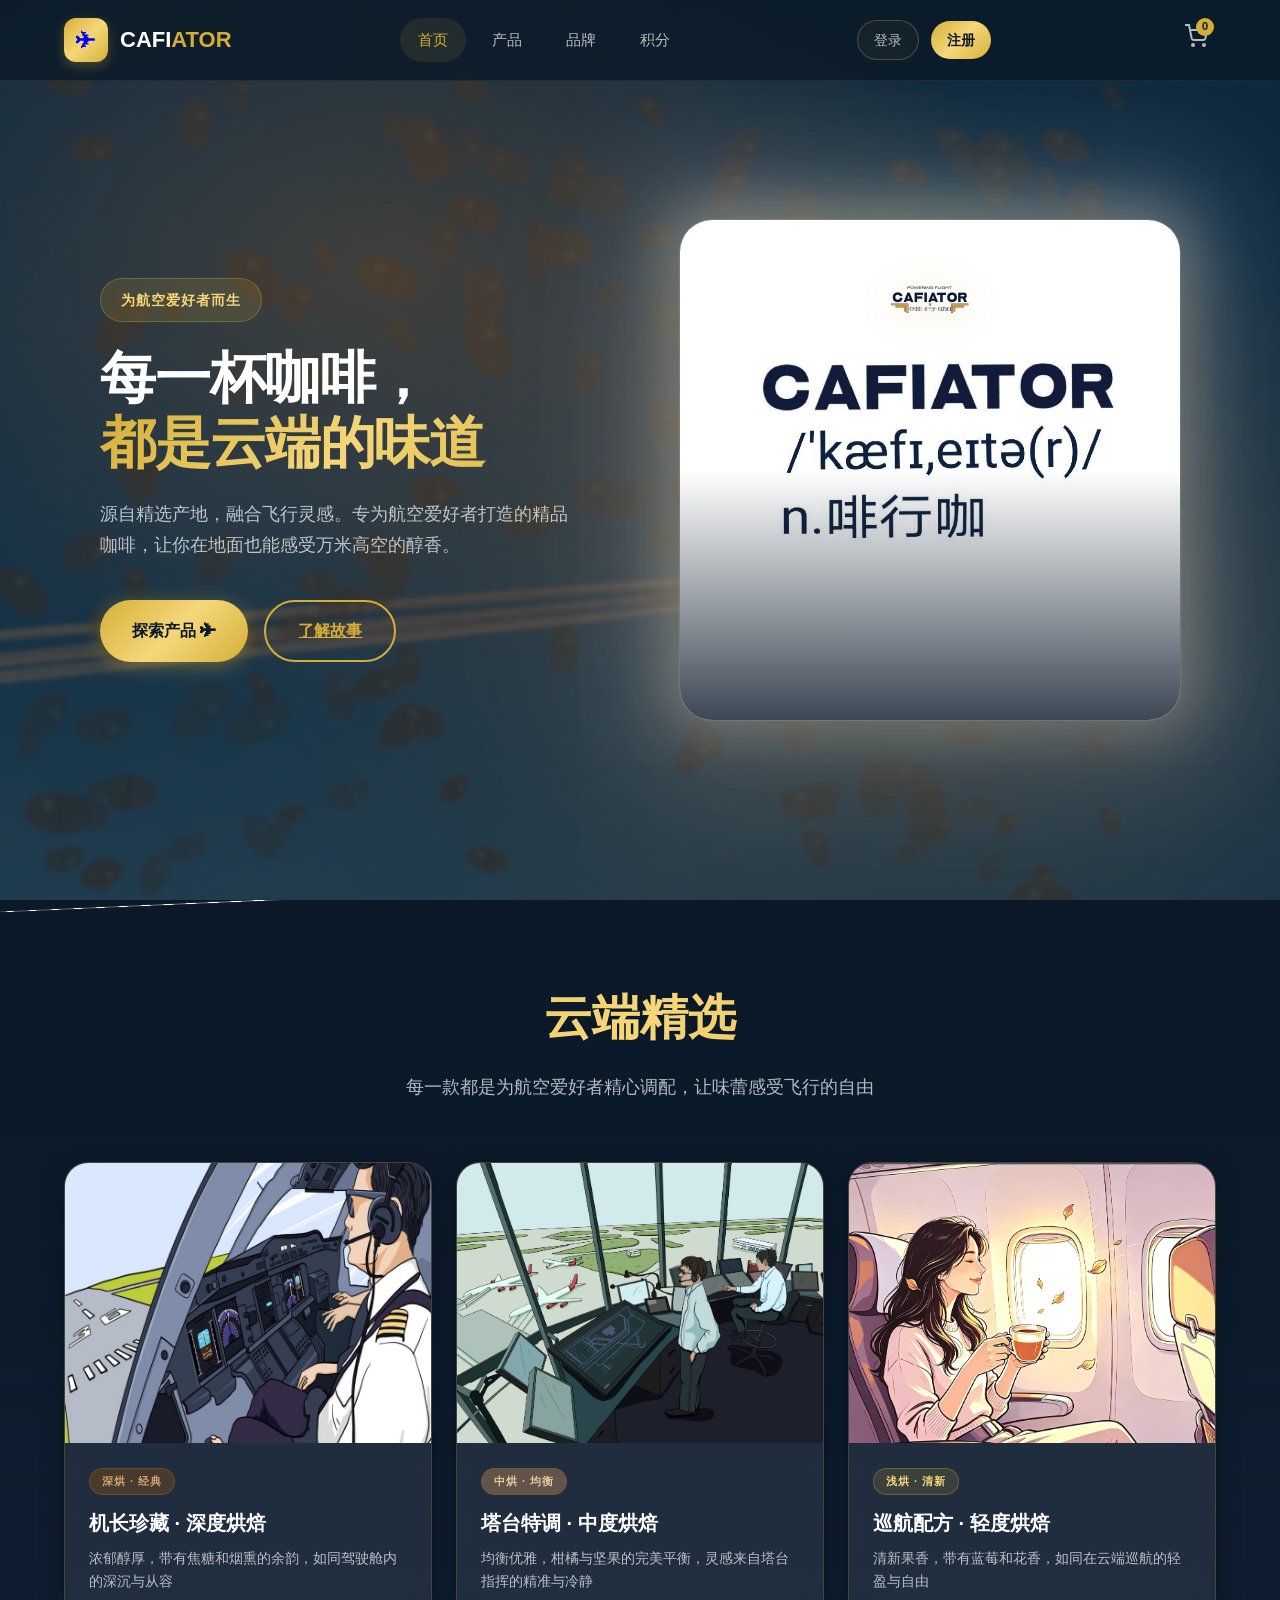
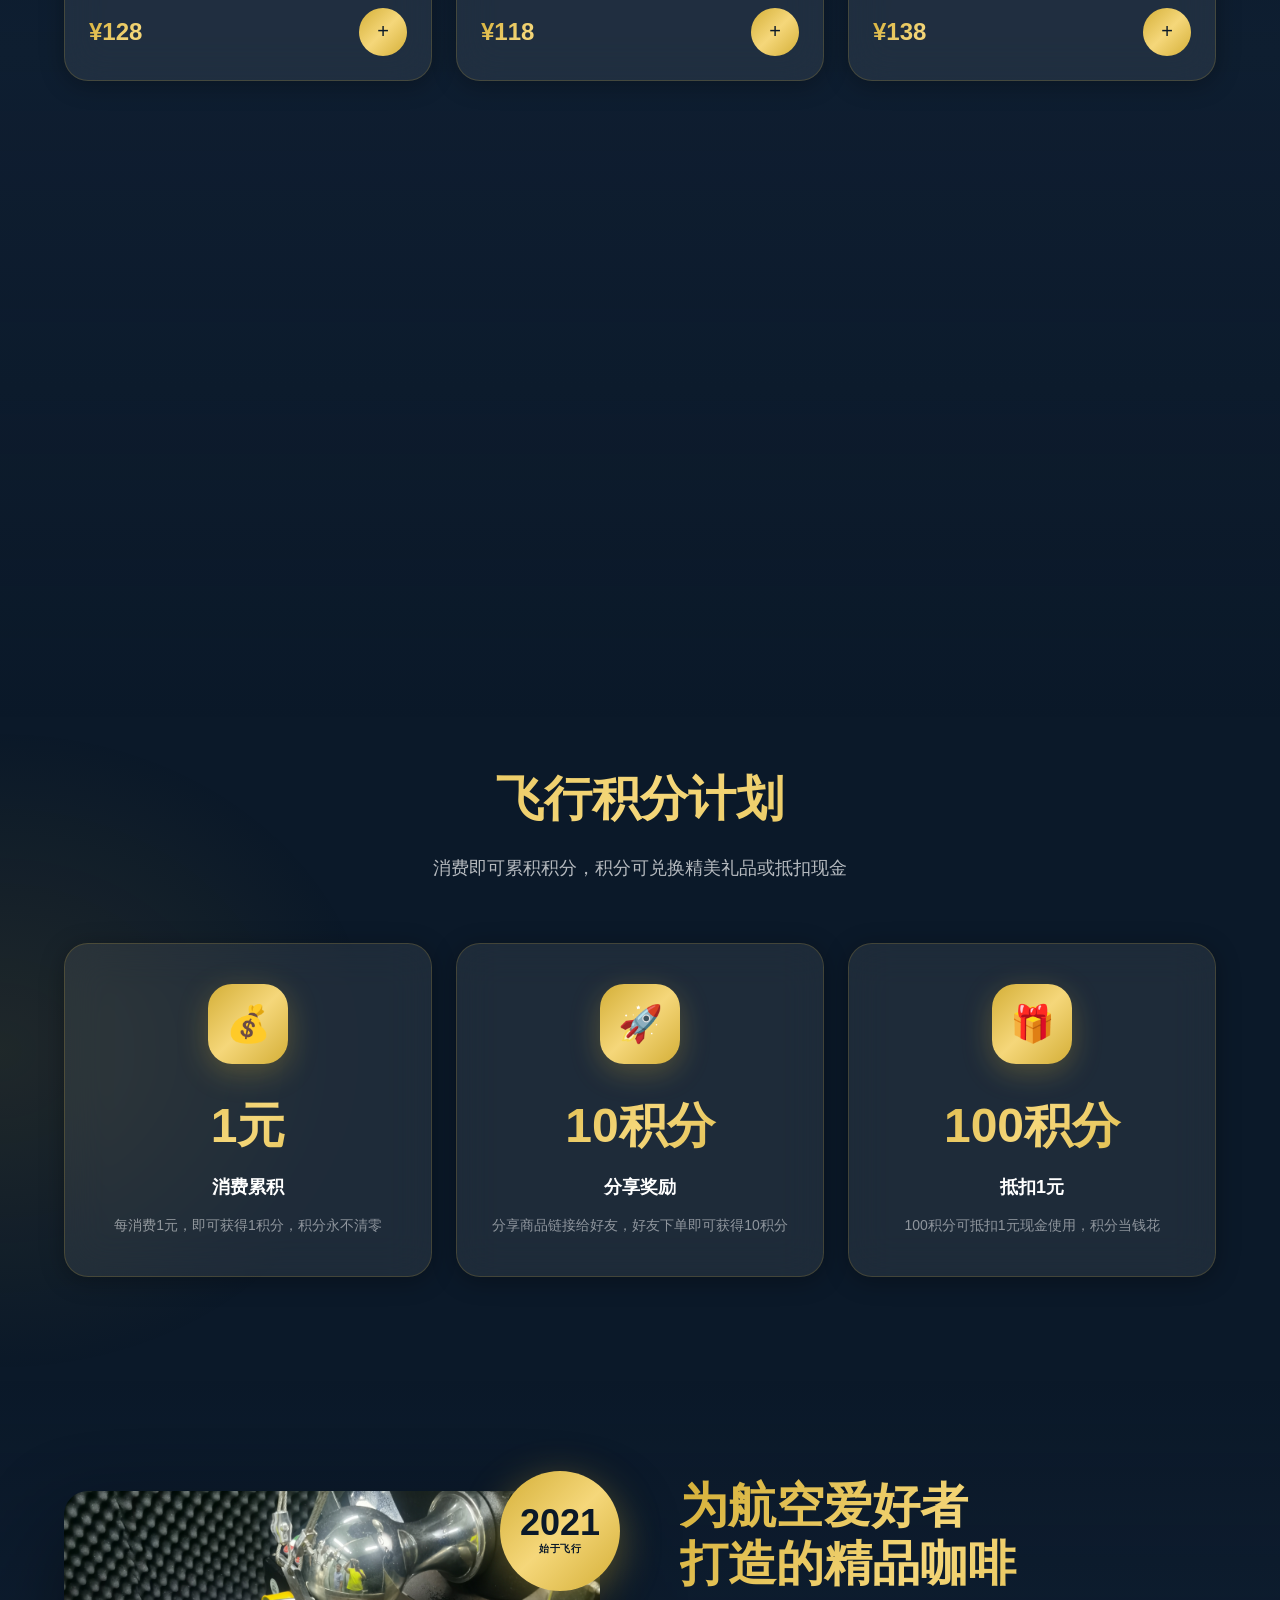
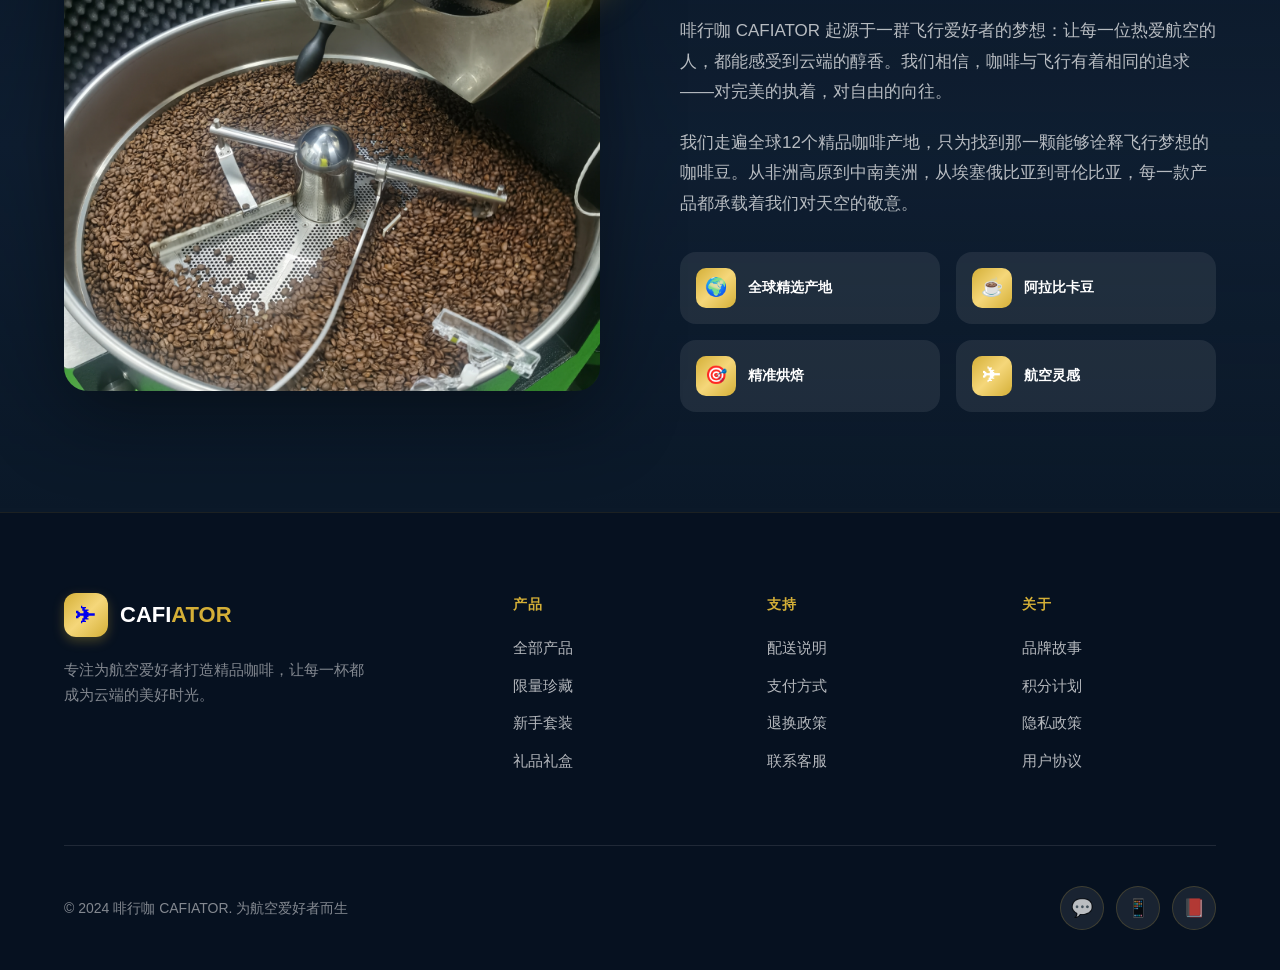
==== index.html @ 9b41b375 "更新产品图片，优化区块间距，添加scroll-margin-top" ====
<!DOCTYPE html>
<html lang="zh-CN">
<head>
  <meta charset="UTF-8">
  <meta name="viewport" content="width=device-width, initial-scale=1.0, viewport-fit=cover">
  <title>啡行咖 CAFIATOR | 航空与咖啡的完美融合</title>
  <meta name="description" content="啡行咖CAFITOR，专注航空爱好者精品咖啡，每一杯都是云端的味道">
  <link rel="preconnect" href="https://fonts.googleapis.com">
  <link rel="preconnect" href="https://fonts.gstatic.com" crossorigin>
  <link href="https://fonts.googleapis.com/css2?family=Inter:wght@400;500;600;700;800&display=swap" rel="stylesheet">
  <link rel="stylesheet" href="style.css">
</head>
<body>
  <!-- 导航栏 -->
  <nav class="navbar">
    <div class="container">
      <a href="#" class="logo">
        <div class="logo-icon">✈</div>
        <span class="logo-text">CAFI<span>ATOR</span></span>
      </a>
      <ul class="nav-links">
        <a href="#home" class="active">首页</a>
        <a href="#products">产品</a>
        <a href="#story">品牌</a>
        <a href="#points">积分</a>
      </ul>
      <!-- 用户登录/注册 -->
      <div class="user-nav">
        <a href="#" class="user-btn" id="loginBtn">登录</a>
        <a href="#" class="user-btn register-btn" id="registerBtn">注册</a>
      </div>
      <!-- 购物车图标 -->
      <div class="cart-icon" id="cartIcon">
        <svg width="24" height="24" viewBox="0 0 24 24" fill="none" stroke="currentColor" stroke-width="2">
          <circle cx="9" cy="21" r="1"></circle>
          <circle cx="20" cy="21" r="1"></circle>
          <path d="M1 1h4l2.68 13.39a2 2 0 0 0 2 1.61h9.72a2 2 0 0 0 2-1.61L23 6H6"></path>
        </svg>
        <span class="cart-count" id="cartCount">0</span>
      </div>
    </div>
  </nav>

  <!-- Hero区域 -->
  <section class="hero" id="home">
    <!-- 飞机尾迹背景 -->
    <div class="plane-trail-bg"></div>
    <!-- 咖啡豆波浪背景 -->
    <div class="coffee-bg">
      <canvas id="coffeeCanvas"></canvas>
      <div class="fog-overlay"></div>
    </div>
    <!-- Logo渐变融入背景 -->
    <div class="logo-gradient-bg"></div>
    <div class="container">
      <div class="hero-content">
        <div class="hero-badge">为航空爱好者而生</div>
        <h1>
          <span class="line1">每一杯咖啡，</span>
          <span class="line2">都是云端的味道</span>
        </h1>
        <p class="hero-desc">
          源自精选产地，融合飞行灵感。专为航空爱好者打造的精品咖啡，让你在地面也能感受万米高空的醇香。
        </p>
        <div class="hero-buttons">
          <a href="#products" class="gold-btn">探索产品 ✈</a>
          <a href="#story" class="outline-btn">了解故事</a>
        </div>
      </div>
      <div class="hero-visual">
        <div class="hero-image-container">
          <!-- 音标图作为主图 -->
          <img src="音标图.png" alt="啡行咖音标" class="hero-image">
          <!-- 白色logo居中放在音标图上方 -->
          <img src="啡行咖LOGO_transparent.png" alt="啡行咖CAFITOR" class="hero-logo-center">
          <div class="hero-image-overlay"></div>
        </div>

      </div>
    </div>
  </section>

  <!-- 飞机尾迹动画区域 -->
  <div class="plane-trail-section">
    <canvas id="planeTrailCanvas"></canvas>
  </div>

  <!-- 产品展示 -->
  <section class="products" id="products">
    <div class="container">
      <div class="section-header">
        <h2 class="gradient-text">云端精选</h2>
        <p>每一款都是为航空爱好者精心调配，让味蕾感受飞行的自由</p>
      </div>
      <div class="products-grid">
        <!-- 深烘系列 -->
        <div class="product-card glass-card">
          <img src="CAPTAIN_MAGIC.jpg" alt="机长珍藏" class="product-image">
          <div class="product-info">
            <span class="product-tag roast-dark">深烘 · 经典</span>
            <h3 class="product-name">机长珍藏 · 深度烘焙</h3>
            <p class="product-desc">浓郁醇厚，带有焦糖和烟熏的余韵，如同驾驶舱内的深沉与从容</p>
            <div class="product-footer">
              <span class="product-price">¥128 <span>/ 227g</span></span>
              <button class="add-cart-btn" aria-label="加入购物车">+</button>
            </div>
          </div>
        </div>
        <!-- 中烘系列 -->
        <div class="product-card glass-card">
          <img src="atc.png" alt="塔台特调" class="product-image">
          <div class="product-info">
            <span class="product-tag roast-medium">中烘 · 均衡</span>
            <h3 class="product-name">塔台特调 · 中度烘焙</h3>
            <p class="product-desc">均衡优雅，柑橘与坚果的完美平衡，灵感来自塔台指挥的精准与冷静</p>
            <div class="product-footer">
              <span class="product-price">¥118 <span>/ 227g</span></span>
              <button class="add-cart-btn" aria-label="加入购物车">+</button>
            </div>
          </div>
        </div>
        <!-- 浅烘系列 -->
        <div class="product-card glass-card">
          <img src="巡航时刻.jpg" alt="巡航配方" class="product-image">
          <div class="product-info">
            <span class="product-tag roast-light">浅烘 · 清新</span>
            <h3 class="product-name">巡航配方 · 轻度烘焙</h3>
            <p class="product-desc">清新果香，带有蓝莓和花香，如同在云端巡航的轻盈与自由</p>
            <div class="product-footer">
              <span class="product-price">¥138 <span>/ 227g</span></span>
              <button class="add-cart-btn" aria-label="加入购物车">+</button>
            </div>
          </div>
        </div>
        <!-- 深烘 -->
        <div class="product-card glass-card">
          <img src="加油时刻.png" alt="加油时刻" class="product-image">
          <div class="product-info">
            <span class="product-tag roast-dark">深烘 · 浓郁</span>
            <h3 class="product-name">加油时刻 · 浓缩拼配</h3>
            <p class="product-desc">浓郁强烈，黑巧克力和香料的完美融合，为每一次顺利飞行加油</p>
            <div class="product-footer">
              <span class="product-price">¥148 <span>/ 227g</span></span>
              <button class="add-cart-btn" aria-label="加入购物车">+</button>
            </div>
          </div>
        </div>
        <!-- 中烘 -->
        <div class="product-card glass-card">
          <img src="私人定制.png" alt="私人订制" class="product-image">
          <div class="product-info">
            <span class="product-tag roast-medium">中烘 · 醇香</span>
            <h3 class="product-name">私人订制 · 飞行徽章套装</h3>
            <p class="product-desc">专属订制礼盒，含4款精选咖啡豆+定制徽章，献给热爱飞行的你</p>
            <div class="product-footer">
              <span class="product-price">¥528 <span>/ 套装</span></span>
              <button class="add-cart-btn" aria-label="加入购物车">+</button>
            </div>
          </div>
        </div>
        <!-- 浅烘 -->
        <div class="product-card glass-card">
          <img src="挂耳包.jpg" alt="初航体验" class="product-image">
          <div class="product-info">
            <span class="product-tag roast-light">浅烘 · 果香</span>
            <h3 class="product-name">初航体验 · 尝鲜套装</h3>
            <p class="product-desc">精选6款小包装，涵盖所有风味，踏上你的咖啡飞行之旅</p>
            <div class="product-footer">
              <span class="product-price">¥268 <span>/ 6x50g</span></span>
              <button class="add-cart-btn" aria-label="加入购物车">+</button>
            </div>
          </div>
        </div>
      </div>
    </div>
  </section>

  <!-- 积分计划 -->
  <section class="points-section" id="points">
    <div class="container">
      <div class="section-header">
        <h2 class="gradient-text">飞行积分计划</h2>
        <p>消费即可累积积分，积分可兑换精美礼品或抵扣现金</p>
      </div>
      <div class="points-grid">
        <div class="point-card glass-card">
          <div class="point-icon">💰</div>
          <div class="point-value">1元</div>
          <div class="point-label">消费累积</div>
          <p class="point-desc">每消费1元，即可获得1积分，积分永不清零</p>
        </div>
        <div class="point-card glass-card">
          <div class="point-icon">🚀</div>
          <div class="point-value">10积分</div>
          <div class="point-label">分享奖励</div>
          <p class="point-desc">分享商品链接给好友，好友下单即可获得10积分</p>
        </div>
        <div class="point-card glass-card">
          <div class="point-icon">🎁</div>
          <div class="point-value">100积分</div>
          <div class="point-label">抵扣1元</div>
          <p class="point-desc">100积分可抵扣1元现金使用，积分当钱花</p>
        </div>
      </div>
    </div>
  </section>

  <!-- 品牌故事 -->
  <section class="story" id="story">
    <div class="container">
      <div class="story-content">
        <div class="story-image-wrapper">
          <img src="个人收藏.jpg" alt="啡行咖品牌" class="story-image">
          <div class="story-badge">
            <span class="number">2021</span>
            <span class="text">始于飞行</span>
          </div>
        </div>
        <div class="story-text">
          <h2 class="gradient-text">为航空爱好者<br>打造的精品咖啡</h2>
          <p>
            啡行咖 CAFIATOR 起源于一群飞行爱好者的梦想：让每一位热爱航空的人，都能感受到云端的醇香。我们相信，咖啡与飞行有着相同的追求——对完美的执着，对自由的向往。
          </p>
          <p>
            我们走遍全球12个精品咖啡产地，只为找到那一颗能够诠释飞行梦想的咖啡豆。从非洲高原到中南美洲，从埃塞俄比亚到哥伦比亚，每一款产品都承载着我们对天空的敬意。
          </p>
          <div class="story-features">
            <div class="story-feature">
              <div class="icon">🌍</div>
              <span class="text">全球精选产地</span>
            </div>
            <div class="story-feature">
              <div class="icon">☕</div>
              <span class="text">阿拉比卡豆</span>
            </div>
            <div class="story-feature">
              <div class="icon">🎯</div>
              <span class="text">精准烘焙</span>
            </div>
            <div class="story-feature">
              <div class="icon">✈</div>
              <span class="text">航空灵感</span>
            </div>
          </div>
        </div>
      </div>
    </div>
  </section>

  <!-- 页脚 -->
  <footer class="footer">
    <div class="container">
      <div class="footer-grid">
        <div class="footer-brand">
          <a href="#" class="logo">
            <div class="logo-icon">✈</div>
            <span class="logo-text">CAFI<span>ATOR</span></span>
          </a>
          <p>专注为航空爱好者打造精品咖啡，让每一杯都成为云端的美好时光。</p>
        </div>
        <div class="footer-col">
          <h4>产品</h4>
          <ul>
            <li><a href="#products">全部产品</a></li>
            <li><a href="#products">限量珍藏</a></li>
            <li><a href="#products">新手套装</a></li>
            <li><a href="#products">礼品礼盒</a></li>
          </ul>
        </div>
        <div class="footer-col">
          <h4>支持</h4>
          <ul>
            <li><a href="#">配送说明</a></li>
            <li><a href="#">支付方式</a></li>
            <li><a href="#">退换政策</a></li>
            <li><a href="#">联系客服</a></li>
          </ul>
        </div>
        <div class="footer-col">
          <h4>关于</h4>
          <ul>
            <li><a href="#story">品牌故事</a></li>
            <li><a href="#points">积分计划</a></li>
            <li><a href="#">隐私政策</a></li>
            <li><a href="#">用户协议</a></li>
          </ul>
        </div>
      </div>
      <div class="footer-bottom">
        <p>© 2024 啡行咖 CAFIATOR. 为航空爱好者而生</p>
        <div class="social-links">
          <a href="#" aria-label="微信">💬</a>
          <a href="#" aria-label="微博">📱</a>
          <a href="#" aria-label="小红书">📕</a>
        </div>
      </div>
    </div>
  </footer>

  <!-- 购物车侧边栏 -->
  <div class="cart-sidebar" id="cartSidebar">
    <div class="cart-header">
      <h3>购物车</h3>
      <button class="cart-close" id="cartClose">×</button>
    </div>
    <div class="cart-items" id="cartItems">
      <div class="cart-empty">购物车是空的</div>
    </div>
    <div class="cart-footer">
      <div class="cart-total">
        <span>合计</span>
        <span class="total-price" id="totalPrice">¥0</span>
      </div>
      <button class="checkout-btn" id="checkoutBtn">去结算</button>
    </div>
  </div>
  <div class="cart-overlay" id="cartOverlay"></div>

  <script src="main.js"></script>
</body>
</html>
---- style.css ----
/* ============================================
   啡行咖 CAFIATOR - 深蓝金光 iOS风格
   ============================================ */

:root {
  --bg-deep-blue: #0B1929;
  --bg-card: rgba(30, 50, 80, 0.6);
  --gold-primary: #D4AF37;
  --gold-light: #F5D77A;
  --gold-gradient: linear-gradient(135deg, #D4AF37 0%, #F5D77A 50%, #D4AF37 100%);
  --glass-bg: rgba(255, 255, 255, 0.08);
  --glass-border: rgba(212, 175, 55, 0.2);
  --text-primary: #FFFFFF;
  --text-secondary: rgba(255, 255, 255, 0.7);
  --text-muted: rgba(255, 255, 255, 0.5);
  --radius-xl: 24px;
  --radius-lg: 20px;
  --radius-md: 16px;
  --shadow-glow: 0 8px 32px rgba(212, 175, 55, 0.15);
  --shadow-card: 0 4px 24px rgba(0, 0, 0, 0.3);
}

* {
  margin: 0;
  padding: 0;
  box-sizing: border-box;
}

html {
  scroll-behavior: smooth;
}

body {
  font-family: -apple-system, BlinkMacSystemFont, 'SF Pro Display', 'SF Pro Text', 'Helvetica Neue', sans-serif;
  background: var(--bg-deep-blue);
  color: var(--text-primary);
  line-height: 1.6;
  overflow-x: hidden;
  -webkit-font-smoothing: antialiased;
}

/* 背景星空效果 */
body::before {
  content: '';
  position: fixed;
  top: 0;
  left: 0;
  right: 0;
  bottom: 0;
  background: 
    radial-gradient(ellipse at 20% 20%, rgba(59, 130, 246, 0.15) 0%, transparent 50%),
    radial-gradient(ellipse at 80% 80%, rgba(212, 175, 55, 0.1) 0%, transparent 50%),
    radial-gradient(ellipse at 50% 50%, rgba(30, 60, 120, 0.3) 0%, transparent 70%);
  pointer-events: none;
  z-index: -1;
}

/* 毛玻璃卡片 */
.glass-card {
  background: var(--glass-bg);
  backdrop-filter: blur(20px);
  -webkit-backdrop-filter: blur(20px);
  border: 1px solid var(--glass-border);
  border-radius: var(--radius-xl);
  box-shadow: var(--shadow-card);
}

/* 渐变文字 */
.gradient-text {
  background: var(--gold-gradient);
  -webkit-background-clip: text;
  -webkit-text-fill-color: transparent;
  background-clip: text;
}

/* 金色发光按钮 */
.gold-btn {
  display: inline-flex;
  align-items: center;
  justify-content: center;
  gap: 8px;
  padding: 16px 32px;
  background: var(--gold-gradient);
  border: none;
  border-radius: 50px;
  color: #0B1929;
  font-size: 16px;
  font-weight: 600;
  cursor: pointer;
  transition: all 0.3s cubic-bezier(0.4, 0, 0.2, 1);
  box-shadow: 0 4px 20px rgba(212, 175, 55, 0.4);
  text-decoration: none;
}

.gold-btn:hover {
  transform: translateY(-2px) scale(1.02);
  box-shadow: 0 8px 30px rgba(212, 175, 55, 0.5);
}

.gold-btn:active {
  transform: translateY(0) scale(0.98);
}

/* 描边按钮 */
.outline-btn {
  display: inline-flex;
  align-items: center;
  justify-content: center;
  gap: 8px;
  padding: 16px 32px;
  background: transparent;
  border: 2px solid var(--gold-primary);
  border-radius: 50px;
  color: var(--gold-primary);
  font-size: 16px;
  font-weight: 600;
  cursor: pointer;
  transition: all 0.3s cubic-bezier(0.4, 0, 0.2, 1);
}

.outline-btn:hover {
  background: var(--gold-primary);
  color: #0B1929;
  box-shadow: 0 4px 20px rgba(212, 175, 55, 0.3);
}

/* ============================================
   导航栏
   ============================================ */
.navbar {
  position: fixed;
  top: 0;
  left: 0;
  right: 0;
  z-index: 1000;
  padding: 16px 24px;
  background: rgba(11, 25, 41, 0.8);
  backdrop-filter: blur(20px);
  -webkit-backdrop-filter: blur(20px);
  border-bottom: 1px solid rgba(212, 175, 55, 0.1);
}

.navbar .container {
  max-width: 1200px;
  margin: 0 auto;
  display: flex;
  align-items: center;
  justify-content: space-between;
}

.logo {
  display: flex;
  align-items: center;
  gap: 12px;
  text-decoration: none;
}

.logo-icon {
  width: 44px;
  height: 44px;
  background: var(--gold-gradient);
  border-radius: 12px;
  display: flex;
  align-items: center;
  justify-content: center;
  font-size: 20px;
  box-shadow: 0 4px 12px rgba(212, 175, 55, 0.3);
}

.logo-text {
  font-size: 22px;
  font-weight: 700;
  color: var(--text-primary);
}

.logo-text span {
  color: var(--gold-primary);
}

.nav-links {
  display: flex;
  align-items: center;
  gap: 8px;
  list-style: none;
}

.nav-links a {
  color: var(--text-secondary);
  text-decoration: none;
  padding: 10px 18px;
  border-radius: 30px;
  font-size: 15px;
  font-weight: 500;
  transition: all 0.3s ease;
}

.nav-links a:hover,
.nav-links a.active {
  color: var(--gold-primary);
  background: rgba(212, 175, 55, 0.1);
}

/* ============================================
   Hero区域 - 大图展示
/* Logo渐变融入背景 */
.logo-gradient-bg {
  position: absolute;
  top: 50%;
  right: 5%;
  transform: translateY(-50%);
  width: 50%;
  height: 80%;
  background: radial-gradient(ellipse at center, rgba(212, 175, 55, 0.15) 0%, rgba(212, 175, 55, 0.08) 30%, rgba(212, 175, 55, 0.02) 60%, transparent 80%);
  filter: blur(40px);
  pointer-events: none;
  z-index: 1;
}

/* Hero区域 - 大图展示 */
.hero {
  min-height: 100vh;
  display: flex;
  align-items: center;
  padding: 120px 24px 80px;
  position: relative;
  overflow: hidden;
}

.hero .container {
  position: relative;
  z-index: 2;
}

/* 飞机尾迹背景层 */
.plane-trail-bg {
  position: absolute;
  inset: 0;
  z-index: 0;
  background-image: url('飞机尾迹.jpg');
  background-size: cover;
  background-position: center;
  opacity: 0.7;
  mix-blend-mode: screen;
}

/* 咖啡豆波浪背景 */
.coffee-bg {
  position: absolute;
  inset: 0;
  z-index: 1;
}

#coffeeCanvas {
  width: 100%;
  height: 100%;
  opacity: 0.6;
}

.fog-overlay {
  position: absolute;
  inset: 0;
  background: 
    radial-gradient(ellipse at 30% 30%, rgba(139, 90, 43, 0.4) 0%, transparent 50%),
    radial-gradient(ellipse at 70% 70%, rgba(101, 67, 33, 0.3) 0%, transparent 50%),
    rgba(11, 25, 41, 0.6);
  backdrop-filter: blur(2px);
  -webkit-backdrop-filter: blur(2px);
}

.hero .container {
  max-width: 1400px;
  margin: 0 auto;
  display: grid;
  grid-template-columns: 1fr 1fr;
  gap: 80px;
  align-items: center;
  position: relative;
  z-index: 1;
}

.hero-content {
  position: relative;
  z-index: 1;
}

.hero-logo {
  margin-bottom: 40px;
}

.brand-logo {
  max-height: 280px;
  width: auto;
  filter: drop-shadow(0 8px 40px rgba(212, 175, 55, 0.4));
}

.hero-badge {
  display: inline-flex;
  align-items: center;
  gap: 8px;
  padding: 10px 20px;
  background: rgba(212, 175, 55, 0.15);
  border: 1px solid rgba(212, 175, 55, 0.3);
  border-radius: 50px;
  color: var(--gold-light);
  font-size: 14px;
  font-weight: 600;
  margin-bottom: 24px;
  text-transform: uppercase;
  letter-spacing: 1px;
}

.hero h1 {
  font-size: clamp(36px, 4.5vw, 56px);
  font-weight: 800;
  line-height: 1.15;
  margin-bottom: 24px;
  letter-spacing: -0.02em;
}

.hero h1 .line1 {
  display: block;
  color: var(--text-primary);
}

.hero h1 .line2 {
  display: block;
  background: var(--gold-gradient);
  -webkit-background-clip: text;
  -webkit-text-fill-color: transparent;
  background-clip: text;
}

.hero-desc {
  font-size: 18px;
  color: var(--text-secondary);
  margin-bottom: 40px;
  max-width: 480px;
  line-height: 1.7;
}

.hero-buttons {
  display: flex;
  gap: 16px;
  flex-wrap: wrap;
}

.hero-visual {
  position: relative;
  display: flex;
  flex-direction: column;
}

/* 居中logo - 放在音标图上方居中部位 */
.hero-logo-center {
  position: absolute;
  top: 30px;
  left: 50%;
  transform: translateX(-50%);
  max-width: 100px;
  height: auto;
  z-index: 10;
  filter: drop-shadow(0 4px 20px rgba(212, 175, 55, 0.4));
}

/* 边缘羽化 - 白色背景柔和渐变融入背景 */
.hero-image-container {
  position: relative;
  border-radius: 32px;
  overflow: hidden;
  box-shadow:
    0 0 0 1px rgba(255, 255, 255, 0.1),
    0 0 60px 20px rgba(255, 255, 255, 0.25),
    0 0 120px 60px rgba(255, 255, 255, 0.12),
    0 0 200px 120px rgba(255, 255, 255, 0.05),
    0 25px 80px rgba(0, 0, 0, 0.5),
    0 0 60px rgba(212, 175, 55, 0.15);
}

.hero-image {
  width: 100%;
  height: 500px;
  object-fit: cover;
  display: block;
}

.hero-image-overlay {
  position: absolute;
  inset: 0;
  background: linear-gradient(
    180deg,
    transparent 0%,
    transparent 50%,
    rgba(11, 25, 41, 0.8) 100%
  );
}

/* 浮动数据卡片 - 桌面端移到图片下方 */
.hero-float-card {
  position: relative;
  margin-top: 24px;
  padding: 20px 24px;
  background: rgba(11, 25, 41, 0.85);
  backdrop-filter: blur(20px);
  -webkit-backdrop-filter: blur(20px);
  border: 1px solid rgba(212, 175, 55, 0.2);
  border-radius: var(--radius-lg);
  display: flex;
  align-items: center;
  justify-content: space-between;
  z-index: 10;
}

/* 手机端浮动卡片 - 保持横向排列，不遮挡图片 */
@media (max-width: 968px) {
  .hero-float-card {
    position: relative;
    margin-top: 24px;
    margin-left: 0;
    margin-right: 0;
    border-radius: 16px;
    padding: 16px 20px;
    gap: 20px;
    flex-direction: row;
    z-index: 10;
  }
  
  .hero-float-card .stat {
    text-align: center;
    flex: 1;
  }
  
  .hero-float-card .stat-value {
    font-size: 16px;
  }
  
  .hero-float-card .stat-label {
    font-size: 10px;
  }
}

.hero-float-card .stat {
  text-align: center;
}

.hero-float-card .stat-value {
  font-size: 24px;
  font-weight: 700;
  background: var(--gold-gradient);
  -webkit-background-clip: text;
  -webkit-text-fill-color: transparent;
  background-clip: text;
}

.hero-float-card .stat-label {
  font-size: 12px;
  color: var(--text-muted);
  text-transform: uppercase;
  letter-spacing: 0.5px;
}

/* 航班动画 */
.flight-animation {
  position: absolute;
  top: 20%;
  right: -10%;
  width: 300px;
  height: 300px;
  opacity: 0.6;
}

.flight-path {
  fill: none;
  stroke: var(--gold-primary);
  stroke-width: 1;
  stroke-dasharray: 8 4;
  animation: dash 20s linear infinite;
}

@keyframes dash {
  to { stroke-dashoffset: -1000; }
}

.flight-dot {
  fill: var(--gold-primary);
  animation: fly 8s ease-in-out infinite;
}

@keyframes fly {
  0%, 100% { offset-distance: 0%; opacity: 1; }
  50% { offset-distance: 100%; opacity: 0.5; }
}

/* ============================================
   通用容器
   ============================================ */
.container {
  max-width: 1200px;
  margin: 0 auto;
  padding: 0 24px;
}

section {
  padding: 100px 0;
}

/* ============================================
   产品展示区
   ============================================ */
.products {
  padding-top: 0;
  margin-top: 60px;
  scroll-margin-top: 80px;
  background: linear-gradient(180deg, transparent 0%, rgba(30, 50, 80, 0.2) 50%, transparent 100%);
}

.section-header {
  text-align: center;
  margin-bottom: 60px;
}

.section-header h2 {
  font-size: clamp(32px, 4vw, 48px);
  font-weight: 800;
  margin-bottom: 16px;
}

.section-header p {
  font-size: 18px;
  color: var(--text-secondary);
  max-width: 600px;
  margin: 0 auto;
}

.products-grid {
  display: grid;
  grid-template-columns: repeat(auto-fit, minmax(280px, 1fr));
  gap: 24px;
}

.product-card {
  border-radius: var(--radius-xl);
  overflow: hidden;
  transition: all 0.4s cubic-bezier(0.4, 0, 0.2, 1);
  cursor: pointer;
}

.product-card:hover {
  transform: translateY(-8px);
  box-shadow: var(--shadow-glow);
}

.product-image {
  width: 100%;
  height: 280px;
  object-fit: cover;
  display: block;
}

.product-info {
  padding: 24px;
}

.product-tag {
  display: inline-block;
  padding: 4px 12px;
  background: rgba(212, 175, 55, 0.15);
  color: var(--gold-light);
  font-size: 11px;
  font-weight: 600;
  text-transform: uppercase;
  letter-spacing: 1px;
  border-radius: 20px;
  margin-bottom: 12px;
}

.product-tag.roast-dark {
  background: rgba(101, 67, 33, 0.6);
  color: #D4A574;
  border: 1px solid rgba(139, 90, 43, 0.5);
}

.product-tag.roast-medium {
  background: rgba(166, 124, 82, 0.5);
  color: #E8C9A0;
  border: 1px solid rgba(139, 90, 43, 0.4);
}

.product-tag.roast-light {
  background: rgba(212, 175, 55, 0.15);
  color: var(--gold-light);
  border: 1px solid rgba(212, 175, 55, 0.3);
}

.product-name {
  font-size: 20px;
  font-weight: 700;
  margin-bottom: 8px;
}

.product-desc {
  font-size: 14px;
  color: var(--text-secondary);
  margin-bottom: 16px;
  line-height: 1.6;
}

.product-footer {
  display: flex;
  align-items: center;
  justify-content: space-between;
}

.product-price {
  font-size: 24px;
  font-weight: 800;
  background: var(--gold-gradient);
  -webkit-background-clip: text;
  -webkit-text-fill-color: transparent;
  background-clip: text;
}

.product-price span {
  font-size: 14px;
  font-weight: 500;
  opacity: 0.7;
}

.add-cart-btn {
  width: 48px;
  height: 48px;
  background: var(--gold-gradient);
  border: none;
  border-radius: 50%;
  color: #0B1929;
  font-size: 20px;
  cursor: pointer;
  transition: all 0.3s ease;
  display: flex;
  align-items: center;
  justify-content: center;
}

.add-cart-btn:hover {
  transform: scale(1.1);
  box-shadow: 0 4px 20px rgba(212, 175, 55, 0.5);
}

/* ============================================
   积分计划
   ============================================ */
.points-section {
  position: relative;
  overflow: hidden;
  padding-top: 37px;
}

.points-section::before {
  content: '';
  position: absolute;
  left: -30%;
  top: 50%;
  transform: translateY(-50%);
  width: 60%;
  height: 100%;
  background: radial-gradient(ellipse, rgba(212, 175, 55, 0.1) 0%, transparent 70%);
  pointer-events: none;
}

.points-grid {
  display: grid;
  grid-template-columns: repeat(3, 1fr);
  gap: 24px;
  margin-top: 60px;
}

.point-card {
  padding: 40px 32px;
  text-align: center;
  transition: all 0.4s ease;
}

.point-card:hover {
  transform: translateY(-4px);
  border-color: rgba(212, 175, 55, 0.4);
}

.point-icon {
  width: 80px;
  height: 80px;
  margin: 0 auto 24px;
  background: var(--gold-gradient);
  border-radius: 24px;
  display: flex;
  align-items: center;
  justify-content: center;
  font-size: 36px;
  box-shadow: 0 8px 30px rgba(212, 175, 55, 0.3);
}

.point-value {
  font-size: 48px;
  font-weight: 800;
  background: var(--gold-gradient);
  -webkit-background-clip: text;
  -webkit-text-fill-color: transparent;
  background-clip: text;
  margin-bottom: 8px;
}

.point-label {
  font-size: 18px;
  font-weight: 600;
  margin-bottom: 12px;
}

.point-desc {
  font-size: 14px;
  color: var(--text-muted);
  line-height: 1.6;
}

/* ============================================
   品牌故事
   ============================================ */
.story {
  background: linear-gradient(180deg, transparent 0%, rgba(30, 50, 80, 0.2) 50%, transparent 100%);
}

.story-content {
  display: grid;
  grid-template-columns: 1fr 1fr;
  gap: 80px;
  align-items: center;
}

.story-image-wrapper {
  position: relative;
}

.story-image {
  width: 100%;
  height: 500px;
  object-fit: cover;
  border-radius: var(--radius-xl);
  box-shadow: 0 25px 80px rgba(0, 0, 0, 0.4);
}

.story-badge {
  position: absolute;
  top: -20px;
  right: -20px;
  width: 120px;
  height: 120px;
  background: var(--gold-gradient);
  border-radius: 50%;
  display: flex;
  flex-direction: column;
  align-items: center;
  justify-content: center;
  box-shadow: 0 10px 40px rgba(212, 175, 55, 0.4);
}

.story-badge .number {
  font-size: 36px;
  font-weight: 800;
  color: #0B1929;
  line-height: 1;
}

.story-badge .text {
  font-size: 10px;
  font-weight: 700;
  color: #0B1929;
  text-transform: uppercase;
  letter-spacing: 0.5px;
}

.story-text h2 {
  font-size: clamp(32px, 4vw, 48px);
  font-weight: 800;
  margin-bottom: 24px;
  line-height: 1.2;
}

.story-text p {
  font-size: 17px;
  color: var(--text-secondary);
  margin-bottom: 20px;
  line-height: 1.8;
}

.story-features {
  display: grid;
  grid-template-columns: 1fr 1fr;
  gap: 16px;
  margin-top: 32px;
}

.story-feature {
  display: flex;
  align-items: center;
  gap: 12px;
  padding: 16px;
  background: var(--glass-bg);
  border-radius: var(--radius-md);
}

.story-feature .icon {
  width: 40px;
  height: 40px;
  background: var(--gold-gradient);
  border-radius: 10px;
  display: flex;
  align-items: center;
  justify-content: center;
  font-size: 18px;
}

.story-feature .text {
  font-size: 14px;
  font-weight: 600;
}

/* ============================================
   页脚
   ============================================ */
.footer {
  padding: 80px 0 40px;
  background: rgba(5, 15, 30, 0.8);
  border-top: 1px solid rgba(212, 175, 55, 0.1);
}

.footer-grid {
  display: grid;
  grid-template-columns: 2fr repeat(3, 1fr);
  gap: 60px;
  margin-bottom: 60px;
}

.footer-brand .logo {
  margin-bottom: 20px;
}

.footer-brand p {
  font-size: 15px;
  color: var(--text-muted);
  line-height: 1.7;
  max-width: 300px;
}

.footer-col h4 {
  font-size: 14px;
  font-weight: 700;
  text-transform: uppercase;
  letter-spacing: 1px;
  margin-bottom: 20px;
  color: var(--gold-primary);
}

.footer-col ul {
  list-style: none;
}

.footer-col li {
  margin-bottom: 12px;
}

.footer-col a {
  color: var(--text-secondary);
  text-decoration: none;
  font-size: 15px;
  transition: color 0.3s ease;
}

.footer-col a:hover {
  color: var(--gold-light);
}

.footer-bottom {
  padding-top: 40px;
  border-top: 1px solid rgba(255, 255, 255, 0.1);
  display: flex;
  justify-content: space-between;
  align-items: center;
}

.footer-bottom p {
  font-size: 14px;
  color: var(--text-muted);
}

.social-links {
  display: flex;
  gap: 12px;
}

.social-links a {
  width: 44px;
  height: 44px;
  background: var(--glass-bg);
  border: 1px solid var(--glass-border);
  border-radius: 50%;
  display: flex;
  align-items: center;
  justify-content: center;
  color: var(--text-secondary);
  text-decoration: none;
  transition: all 0.3s ease;
  font-size: 18px;
}

.social-links a:hover {
  background: var(--gold-primary);
  border-color: var(--gold-primary);
  color: #0B1929;
  transform: translateY(-2px);
}

/* ============================================
   用户登录/注册按钮
   ============================================ */
.user-nav {
  display: flex;
  align-items: center;
  gap: 12px;
  margin-right: 16px;
}

.user-btn {
  padding: 8px 16px;
  border-radius: 20px;
  font-size: 14px;
  font-weight: 500;
  color: var(--text-secondary);
  text-decoration: none;
  transition: all 0.3s ease;
  border: 1px solid rgba(212, 175, 55, 0.3);
  background: rgba(212, 175, 55, 0.05);
}

.user-btn:hover {
  background: rgba(212, 175, 55, 0.15);
  border-color: var(--gold-primary);
  color: var(--gold-light);
}

.register-btn {
  background: var(--gold-gradient);
  color: #0B1929;
  border: none;
  font-weight: 600;
}

.register-btn:hover {
  transform: translateY(-2px);
  box-shadow: 0 4px 15px rgba(212, 175, 55, 0.4);
  color: #0B1929;
}

/* ============================================
   飞机尾迹动画区域
   ============================================ */
.plane-trail-section {
  width: 100%;
  height: 20px;
  position: relative;
  overflow: hidden;
  background: linear-gradient(180deg, var(--bg-deep-blue) 0%, rgba(11, 25, 41, 0.8) 100%);
}

#planeTrailCanvas {
  position: absolute;
  top: 0;
  left: 0;
  width: 100%;
  height: 20px;
}

/* ============================================
   购物车
   ============================================ */
.cart-icon {
  position: relative;
  cursor: pointer;
  padding: 8px;
  border-radius: 12px;
  transition: all 0.3s ease;
  color: var(--text-secondary);
}

.cart-icon:hover {
  background: rgba(212, 175, 55, 0.1);
  color: var(--gold-primary);
}

.cart-count {
  position: absolute;
  top: 2px;
  right: 2px;
  min-width: 18px;
  height: 18px;
  background: var(--gold-primary);
  color: #0B1929;
  font-size: 11px;
  font-weight: 700;
  border-radius: 50%;
  display: flex;
  align-items: center;
  justify-content: center;
  padding: 0 5px;
}

.cart-sidebar {
  position: fixed;
  top: 0;
  right: -400px;
  width: 380px;
  height: 100vh;
  background: rgba(11, 25, 41, 0.98);
  backdrop-filter: blur(20px);
  border-left: 1px solid rgba(212, 175, 55, 0.2);
  z-index: 2000;
  transition: right 0.4s cubic-bezier(0.4, 0, 0.2, 1);
  display: flex;
  flex-direction: column;
}

.cart-sidebar.open {
  right: 0;
}

.cart-header {
  display: flex;
  align-items: center;
  justify-content: space-between;
  padding: 24px;
  border-bottom: 1px solid rgba(212, 175, 55, 0.1);
}

.cart-header h3 {
  font-size: 20px;
  font-weight: 700;
  background: var(--gold-gradient);
  -webkit-background-clip: text;
  -webkit-text-fill-color: transparent;
  background-clip: text;
}

.cart-close {
  width: 36px;
  height: 36px;
  background: rgba(255, 255, 255, 0.1);
  border: none;
  border-radius: 50%;
  color: var(--text-primary);
  font-size: 24px;
  cursor: pointer;
  display: flex;
  align-items: center;
  justify-content: center;
  transition: all 0.3s ease;
}

.cart-close:hover {
  background: rgba(212, 175, 55, 0.2);
  color: var(--gold-primary);
}

.cart-items {
  flex: 1;
  overflow-y: auto;
  padding: 16px 24px;
}

.cart-empty {
  text-align: center;
  color: var(--text-muted);
  padding: 60px 0;
  font-size: 15px;
}

.cart-item {
  display: flex;
  gap: 16px;
  padding: 16px 0;
  border-bottom: 1px solid rgba(255, 255, 255, 0.05);
}

.cart-item-image {
  width: 80px;
  height: 80px;
  border-radius: 12px;
  object-fit: cover;
}

.cart-item-info {
  flex: 1;
}

.cart-item-name {
  font-size: 15px;
  font-weight: 600;
  margin-bottom: 4px;
}

.cart-item-price {
  font-size: 16px;
  font-weight: 700;
  color: var(--gold-primary);
  margin-bottom: 8px;
}

.cart-item-controls {
  display: flex;
  align-items: center;
  gap: 12px;
}

.quantity-btn {
  width: 28px;
  height: 28px;
  background: rgba(255, 255, 255, 0.1);
  border: none;
  border-radius: 6px;
  color: var(--text-primary);
  font-size: 16px;
  cursor: pointer;
  display: flex;
  align-items: center;
  justify-content: center;
  transition: all 0.3s ease;
}

.quantity-btn:hover {
  background: rgba(212, 175, 55, 0.2);
  color: var(--gold-primary);
}

.cart-item-quantity {
  font-size: 14px;
  font-weight: 600;
  min-width: 20px;
  text-align: center;
}

.cart-item-remove {
  background: none;
  border: none;
  color: var(--text-muted);
  font-size: 20px;
  cursor: pointer;
  padding: 4px;
  transition: color 0.3s ease;
}

.cart-item-remove:hover {
  color: #ff4444;
}

.cart-footer {
  padding: 24px;
  border-top: 1px solid rgba(212, 175, 55, 0.1);
}

.cart-total {
  display: flex;
  justify-content: space-between;
  align-items: center;
  margin-bottom: 16px;
  font-size: 16px;
  color: var(--text-secondary);
}

.total-price {
  font-size: 24px;
  font-weight: 800;
  background: var(--gold-gradient);
  -webkit-background-clip: text;
  -webkit-text-fill-color: transparent;
  background-clip: text;
}

.checkout-btn {
  width: 100%;
  padding: 16px;
  background: var(--gold-gradient);
  border: none;
  border-radius: 50px;
  color: #0B1929;
  font-size: 16px;
  font-weight: 700;
  cursor: pointer;
  transition: all 0.3s ease;
  box-shadow: 0 4px 20px rgba(212, 175, 55, 0.3);
}

.checkout-btn:hover {
  transform: translateY(-2px);
  box-shadow: 0 8px 30px rgba(212, 175, 55, 0.4);
}

.cart-overlay {
  position: fixed;
  inset: 0;
  background: rgba(0, 0, 0, 0.6);
  z-index: 1999;
  opacity: 0;
  visibility: hidden;
  transition: all 0.3s ease;
}

.cart-overlay.show {
  opacity: 1;
  visibility: visible;
}

/* ============================================
   动画
   ============================================ */
@keyframes fadeInUp {
  from {
    opacity: 0;
    transform: translateY(30px);
  }
  to {
    opacity: 1;
    transform: translateY(0);
  }
}

.animate-fadeInUp {
  animation: fadeInUp 0.8s ease forwards;
}

/* ============================================
   响应式
   ============================================ */
/* ============================================
   响应式 - 平板 (768px-968px)
   ============================================ */
@media (max-width: 968px) {
  .hero {
    padding: 100px 20px 60px;
    min-height: auto;
  }
  
  .hero .container {
    grid-template-columns: 1fr;
    text-align: center;
    gap: 40px;
  }
  
  .hero-content {
    order: 2;
  }
  
  .hero-visual {
    order: 1;
    width: 100%;
    max-width: 400px;
    margin: 0 auto;
    display: flex;
    flex-direction: column;
  }
  
  .hero-desc {
    margin: 0 auto 32px;
    font-size: 16px;
  }
  
  .hero-buttons {
    justify-content: center;
  }
  
  .hero-badge {
    font-size: 12px;
    padding: 8px 16px;
  }
  
  .hero h1 {
    font-size: 32px;
  }
  
  .hero-image {
    height: 320px;
  }
  
  .hero-logo-center {
    max-width: 80px;
    top: 20px;
  }
  
  .hero-float-card {
    flex-direction: row;
    gap: 16px;
    margin-top: 24px;
  }
  
  .hero-float-card .stat {
    flex: 1;
    text-align: center;
  }
  
  .products-grid {
    grid-template-columns: repeat(2, 1fr);
    gap: 16px;
  }
  
  .points-grid {
    grid-template-columns: 1fr;
  }
  
  .story-content {
    grid-template-columns: 1fr;
    gap: 40px;
  }
  
  .footer-grid {
    grid-template-columns: 1fr 1fr;
    gap: 40px;
  }
  
  .plane-trail-bg {
    opacity: 0.4;
  }
}

/* ============================================
   响应式 - 手机 (640px以下)
   ============================================ */
@media (max-width: 640px) {
  .nav-links {
    display: none;
  }
  
  .navbar {
    padding: 12px 16px;
  }
  
  .navbar .container {
    gap: 8px;
  }
  
  .logo-text {
    font-size: 16px;
  }
  
  .logo-icon {
    font-size: 18px;
  }
  
  .user-nav {
    gap: 8px;
  }
  
  .user-btn {
    padding: 6px 10px;
    font-size: 12px;
  }
  
  .cart-icon {
    padding: 6px;
  }
  
  .hero {
    padding: 80px 16px 40px;
    min-height: auto;
  }
  
  .hero .container {
    gap: 24px;
  }
  
  .hero-content {
    order: 2;
    width: 100%;
  }
  
  .hero-visual {
    order: 1;
    width: 100%;
    max-width: 320px;
    margin: 0 auto;
    display: flex;
    flex-direction: column;
  }
  
  .hero-badge {
    font-size: 11px;
    padding: 6px 12px;
    margin-bottom: 16px;
  }
  
  .hero h1 {
    font-size: 26px;
    line-height: 1.2;
    margin-bottom: 16px;
  }
  
  .hero-desc {
    font-size: 14px;
    margin-bottom: 24px;
    line-height: 1.6;
  }
  
  .hero-buttons {
    flex-direction: column;
    gap: 12px;
  }
  
  .gold-btn, .outline-btn {
    padding: 14px 24px;
    font-size: 14px;
    width: 100%;
  }
  
  .hero-image {
    height: 260px;
    border-radius: 20px;
  }
  
  .hero-image-container {
    border-radius: 20px;
    box-shadow:
      0 0 0 1px rgba(255, 255, 255, 0.1),
      0 0 40px 10px rgba(255, 255, 255, 0.15),
      0 0 80px 40px rgba(255, 255, 255, 0.08),
      0 15px 40px rgba(0, 0, 0, 0.4);
  }
  
  .hero-logo-center {
    max-width: 60px;
    top: 15px;
  }
  
  .products-grid {
    grid-template-columns: 1fr;
    gap: 16px;
    padding: 0 16px;
  }
  
  .product-card {
    padding: 16px;
  }
  
  .product-image {
    height: 180px;
    border-radius: 12px;
  }
  
  .story-features {
    grid-template-columns: 1fr;
  }
  
  .footer-grid {
    grid-template-columns: 1fr;
    gap: 32px;
    padding: 0 16px;
  }
  
  .footer-bottom {
    flex-direction: column;
    gap: 20px;
    text-align: center;
    padding: 24px 16px;
  }
  
  .plane-trail-bg {
    opacity: 0.3;
    background-position: top center;
  }
  
  #coffeeCanvas {
    opacity: 0.4;
  }
}
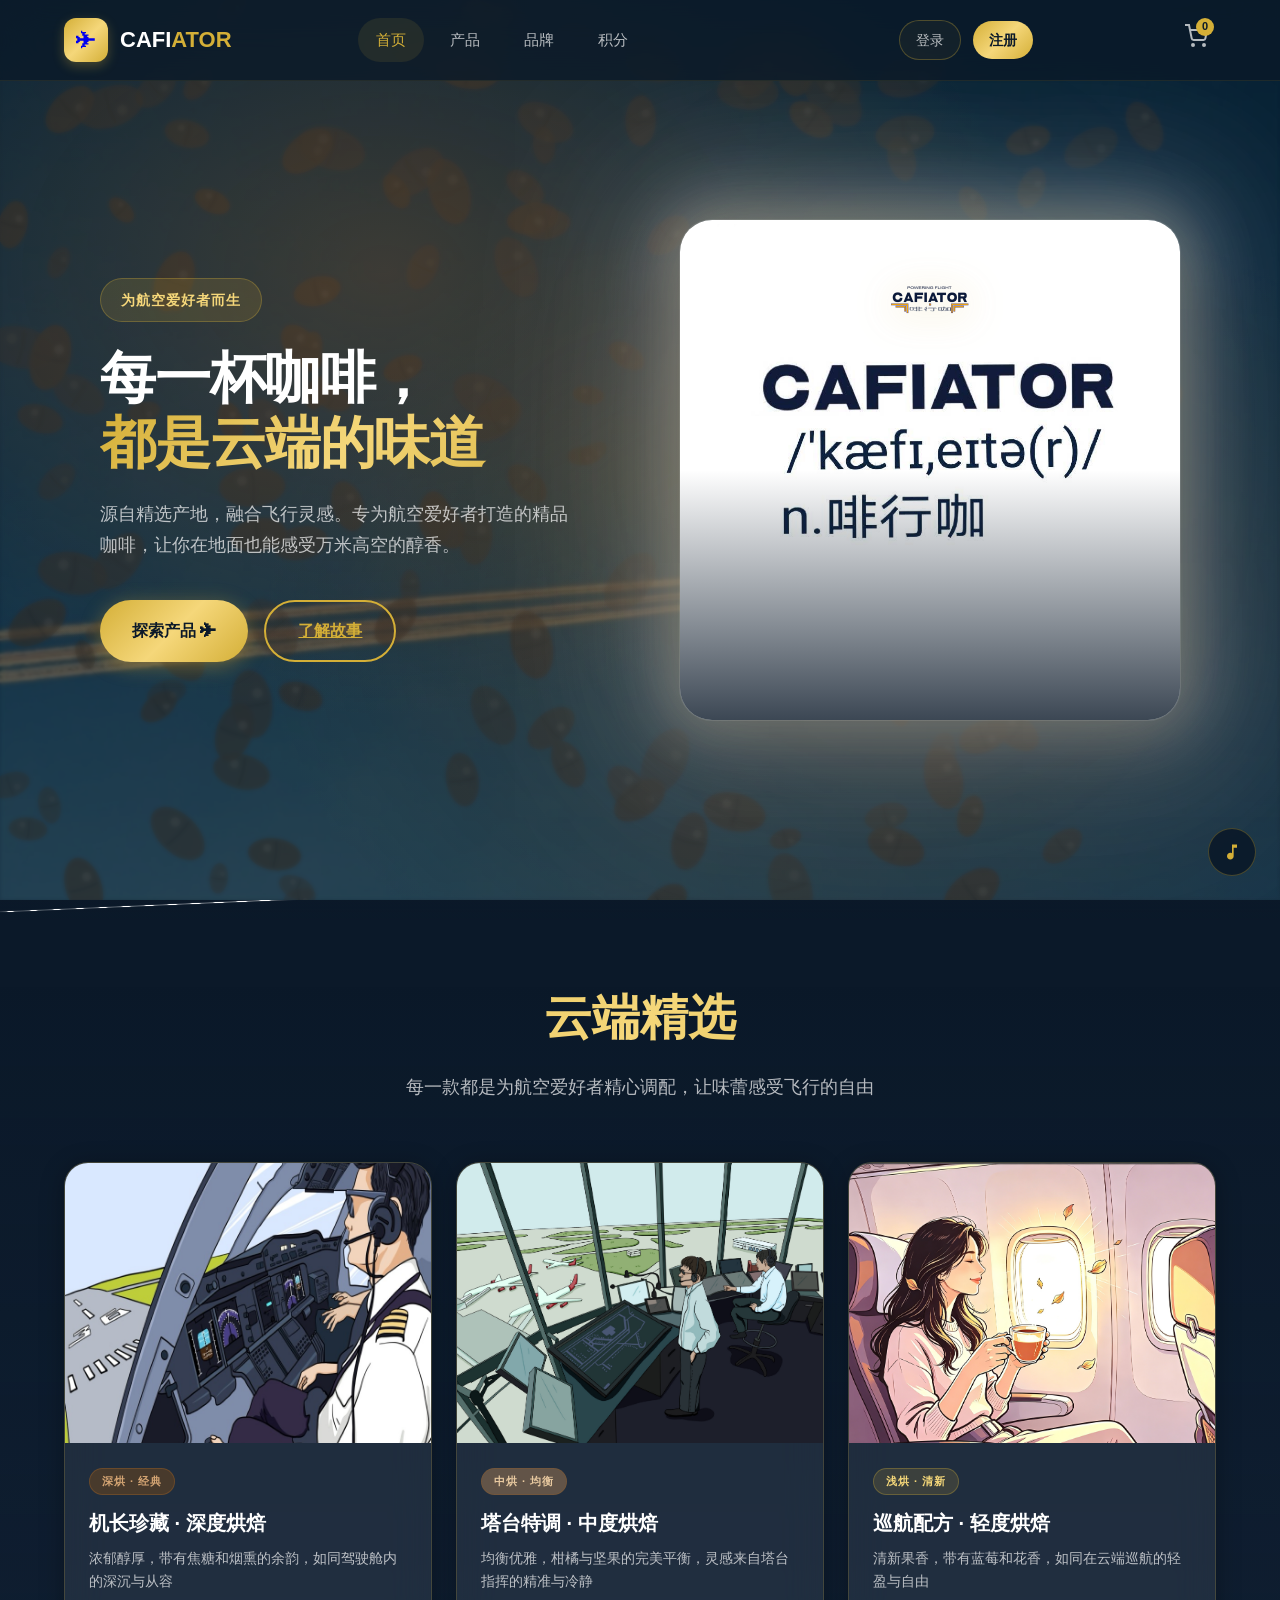
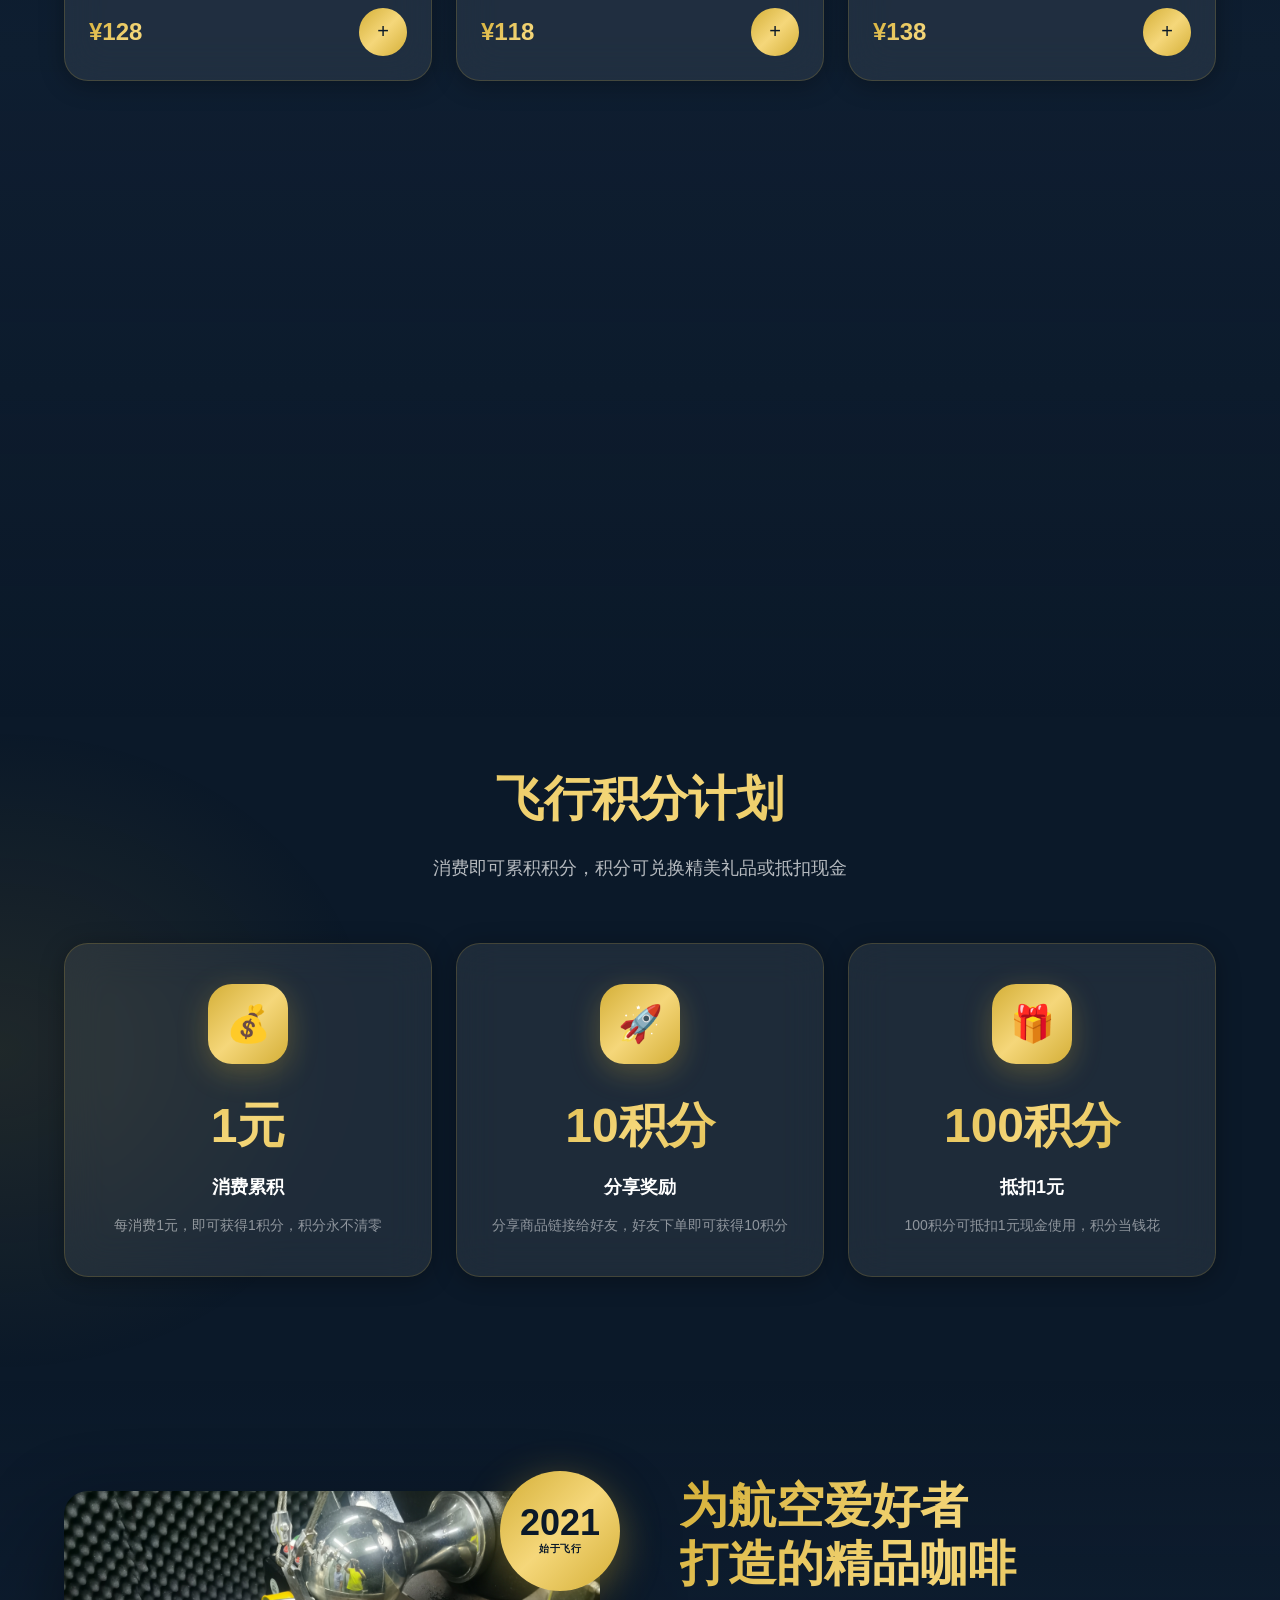
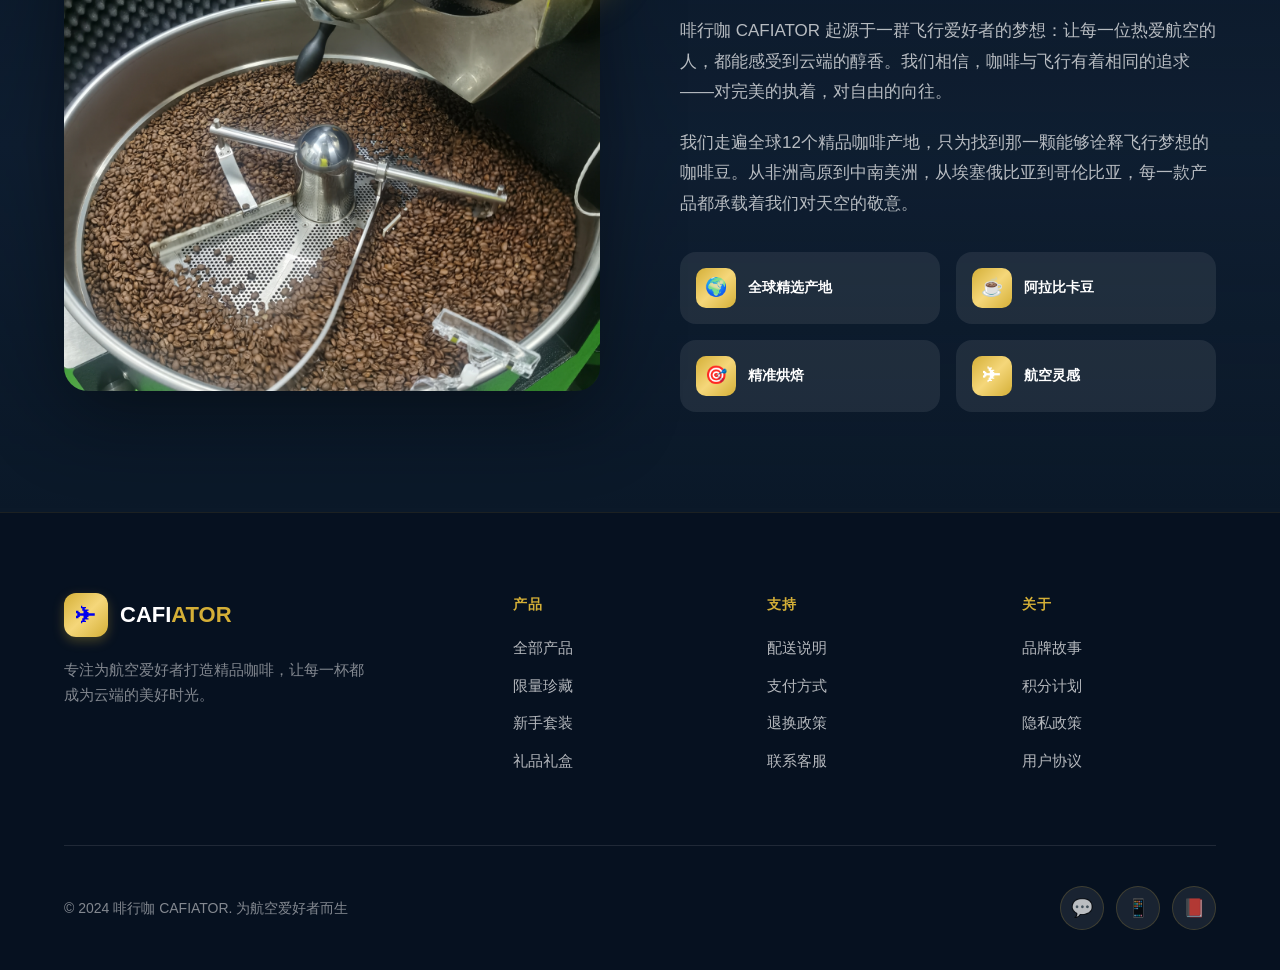
==== commit 721125b0: "✨ 美化升级：Hero视差/产品卡片光效/汉堡菜单/背景音乐 - Hero区域添加金色光晕动画和鼠标视差效果 - 产品卡片hover时显示金色渐变边框和更强阴影 - 手机端添加汉堡菜单（全屏滑动导航）" ====
--- a/index.html
+++ b/index.html
@@ -24,6 +24,11 @@
         <a href="#story">品牌</a>
         <a href="#points">积分</a>
       </ul>
+      <div class="menu-toggle" id="menuToggle">
+        <span></span>
+        <span></span>
+        <span></span>
+      </div>
       <!-- 用户登录/注册 -->
       <div class="user-nav">
         <a href="#" class="user-btn" id="loginBtn">登录</a>
@@ -316,6 +321,18 @@
   </div>
   <div class="cart-overlay" id="cartOverlay"></div>
 
+  <!-- 背景音乐 -->
+  <audio id="bgMusic" loop>
+    <source src="../云上暖光.mp3" type="audio/mpeg">
+  </audio>
+  
+  <!-- 音乐控制按钮 -->
+  <div class="music-toggle" id="musicToggle" title="播放背景音乐">
+    <svg width="20" height="20" viewBox="0 0 24 24" fill="currentColor">
+      <path d="M12 3v10.55c-.59-.34-1.27-.55-2-.55-2.21 0-4 1.79-4 4s1.79 4 4 4 4-1.79 4-4V7h4V3h-6z"/>
+    </svg>
+  </div>
+
   <script src="main.js"></script>
 </body>
 </html>
--- a/style.css
+++ b/style.css
@@ -241,6 +241,37 @@
   background-position: center;
   opacity: 0.7;
   mix-blend-mode: screen;
+  will-change: transform;
+}
+
+/* Hero视差效果 - 鼠标移动产生深度感 */
+.hero {
+  perspective: 1000px;
+}
+
+.hero-visual {
+  transform-style: preserve-3d;
+  transition: transform 0.3s ease-out;
+}
+
+/* Hero区域金色光晕动画 */
+.hero::after {
+  content: '';
+  position: absolute;
+  top: 20%;
+  left: 50%;
+  transform: translateX(-50%);
+  width: 600px;
+  height: 600px;
+  background: radial-gradient(ellipse, rgba(212, 175, 55, 0.2) 0%, rgba(212, 175, 55, 0.05) 40%, transparent 70%);
+  animation: heroGlow 4s ease-in-out infinite alternate;
+  pointer-events: none;
+  z-index: 0;
+}
+
+@keyframes heroGlow {
+  0% { opacity: 0.6; transform: translateX(-50%) scale(1); }
+  100% { opacity: 1; transform: translateX(-50%) scale(1.1); }
 }
 
 /* 咖啡豆波浪背景 */
@@ -542,11 +573,34 @@
   overflow: hidden;
   transition: all 0.4s cubic-bezier(0.4, 0, 0.2, 1);
   cursor: pointer;
+  position: relative;
+}
+
+.product-card::before {
+  content: '';
+  position: absolute;
+  inset: 0;
+  border-radius: var(--radius-xl);
+  padding: 1px;
+  background: linear-gradient(135deg, rgba(212,175,55,0.3) 0%, transparent 50%, rgba(212,175,55,0.1) 100%);
+  -webkit-mask: linear-gradient(#fff 0 0) content-box, linear-gradient(#fff 0 0);
+  mask: linear-gradient(#fff 0 0) content-box, linear-gradient(#fff 0 0);
+  -webkit-mask-composite: xor;
+  mask-composite: exclude;
+  opacity: 0;
+  transition: opacity 0.4s ease;
+  pointer-events: none;
+}
+
+.product-card:hover::before {
+  opacity: 1;
 }
 
 .product-card:hover {
-  transform: translateY(-8px);
-  box-shadow: var(--shadow-glow);
+  transform: translateY(-12px) scale(1.02);
+  box-shadow: 
+    0 20px 60px rgba(212, 175, 55, 0.2),
+    0 0 40px rgba(212, 175, 55, 0.1);
 }
 
 .product-image {
@@ -1215,6 +1269,44 @@
 }
 
 /* ============================================
+   背景音乐控制
+   ============================================ */
+.music-toggle {
+  position: fixed;
+  bottom: 24px;
+  right: 24px;
+  width: 48px;
+  height: 48px;
+  background: rgba(11, 25, 41, 0.9);
+  backdrop-filter: blur(20px);
+  border: 1px solid rgba(212, 175, 55, 0.3);
+  border-radius: 50%;
+  display: flex;
+  align-items: center;
+  justify-content: center;
+  color: var(--gold-primary);
+  cursor: pointer;
+  transition: all 0.3s ease;
+  z-index: 1000;
+}
+
+.music-toggle:hover {
+  background: rgba(212, 175, 55, 0.2);
+  transform: scale(1.1);
+}
+
+.music-toggle.playing {
+  background: rgba(212, 175, 55, 0.3);
+  color: var(--gold-light);
+  animation: musicPulse 2s ease-in-out infinite;
+}
+
+@keyframes musicPulse {
+  0%, 100% { box-shadow: 0 0 0 0 rgba(212, 175, 55, 0.4); }
+  50% { box-shadow: 0 0 0 10px rgba(212, 175, 55, 0); }
+}
+
+/* ============================================
    动画
    ============================================ */
 @keyframes fadeInUp {
@@ -1329,7 +1421,70 @@
    响应式 - 手机 (640px以下)
    ============================================ */
 @media (max-width: 640px) {
+  /* 汉堡菜单按钮 */
+  .menu-toggle {
+    display: flex;
+    flex-direction: column;
+    gap: 5px;
+    padding: 8px;
+    cursor: pointer;
+    z-index: 1001;
+  }
+
+  .menu-toggle span {
+    width: 24px;
+    height: 2px;
+    background: var(--gold-primary);
+    transition: all 0.3s ease;
+    border-radius: 2px;
+  }
+
+  .menu-toggle.active span:nth-child(1) {
+    transform: rotate(45deg) translate(5px, 5px);
+  }
+
+  .menu-toggle.active span:nth-child(2) {
+    opacity: 0;
+  }
+
+  .menu-toggle.active span:nth-child(3) {
+    transform: rotate(-45deg) translate(5px, -5px);
+  }
+
+  /* 移动端导航菜单 */
   .nav-links {
+    position: fixed;
+    top: 0;
+    right: -100%;
+    width: 70%;
+    max-width: 300px;
+    height: 100vh;
+    background: rgba(11, 25, 41, 0.98);
+    backdrop-filter: blur(20px);
+    flex-direction: column;
+    padding: 100px 24px 24px;
+    gap: 8px;
+    transition: right 0.4s cubic-bezier(0.4, 0, 0.2, 1);
+    border-left: 1px solid rgba(212, 175, 55, 0.2);
+  }
+
+  .nav-links.active {
+    right: 0;
+  }
+
+  .nav-links a {
+    padding: 14px 20px;
+    font-size: 16px;
+    border-radius: 12px;
+    background: rgba(255, 255, 255, 0.05);
+  }
+
+  .nav-links a:hover,
+  .nav-links a.active {
+    background: rgba(212, 175, 55, 0.15);
+  }
+
+  .user-nav {
     display: none;
   }
   
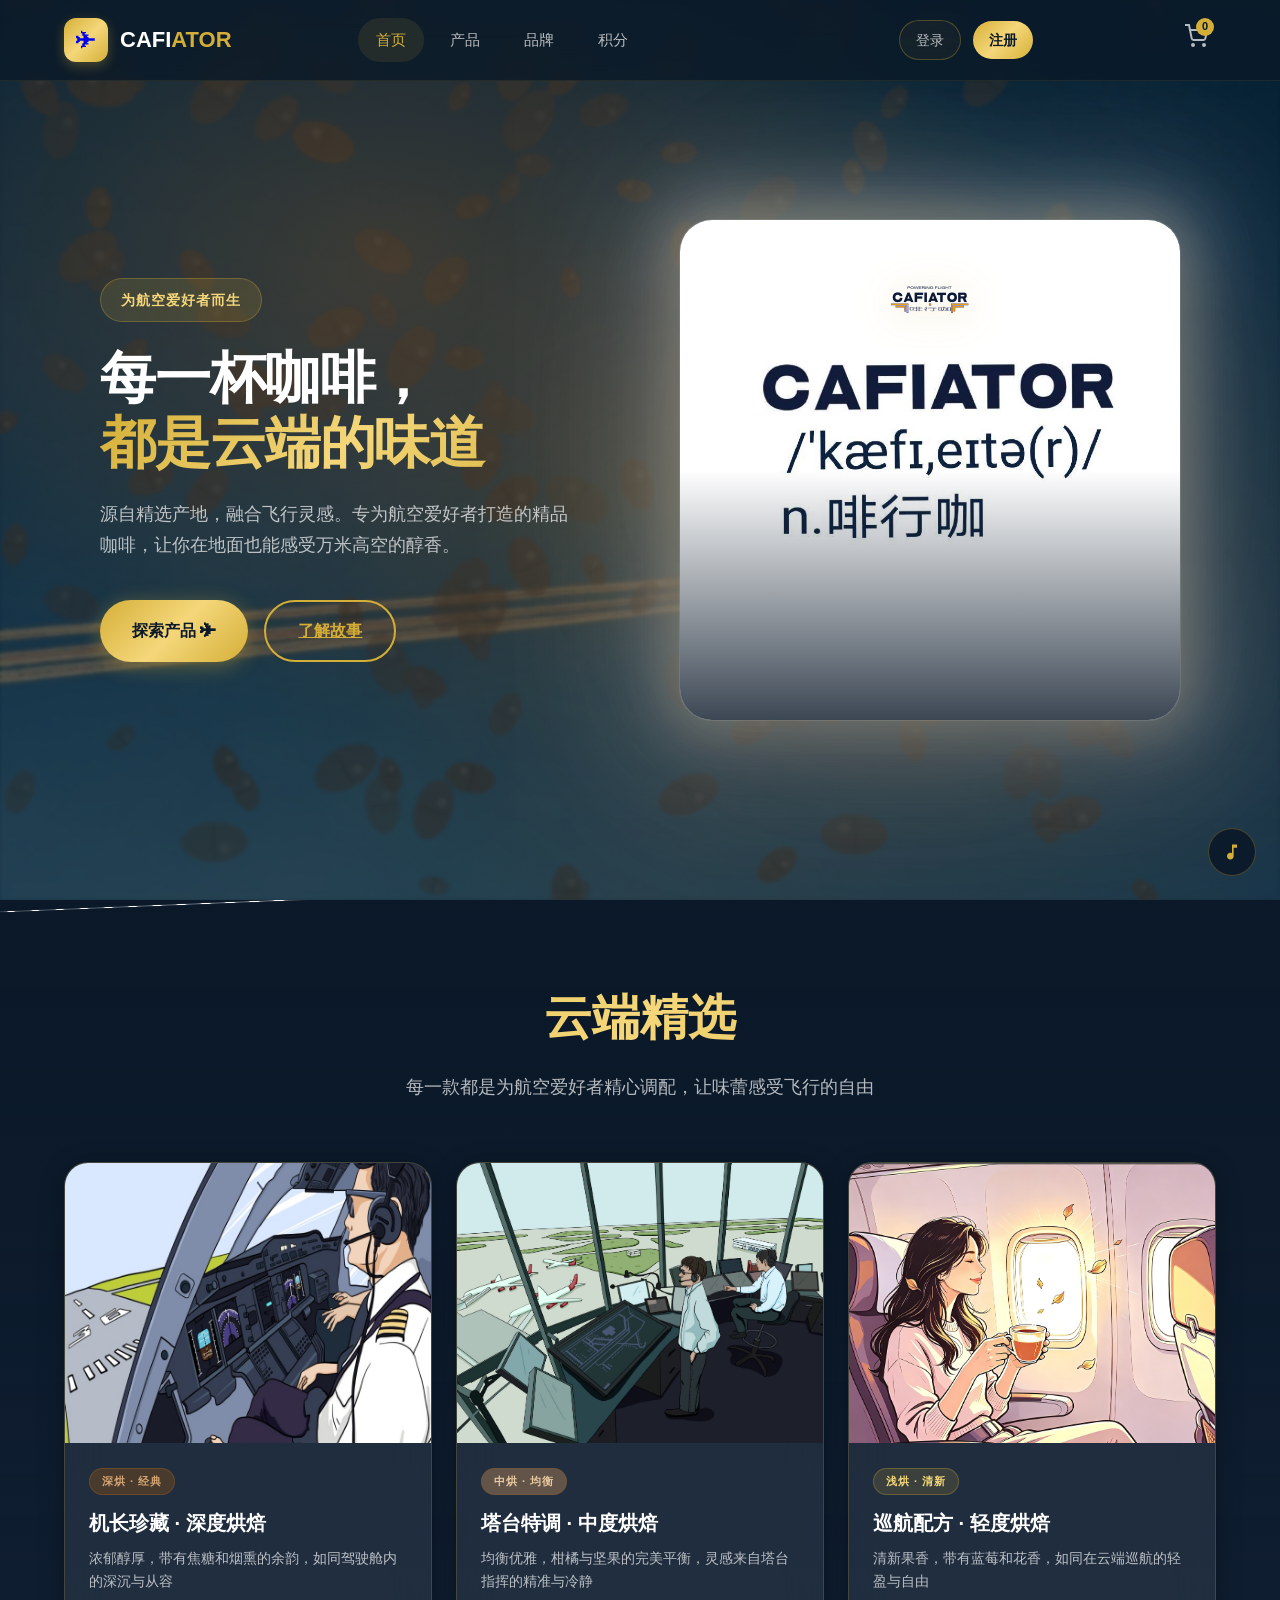
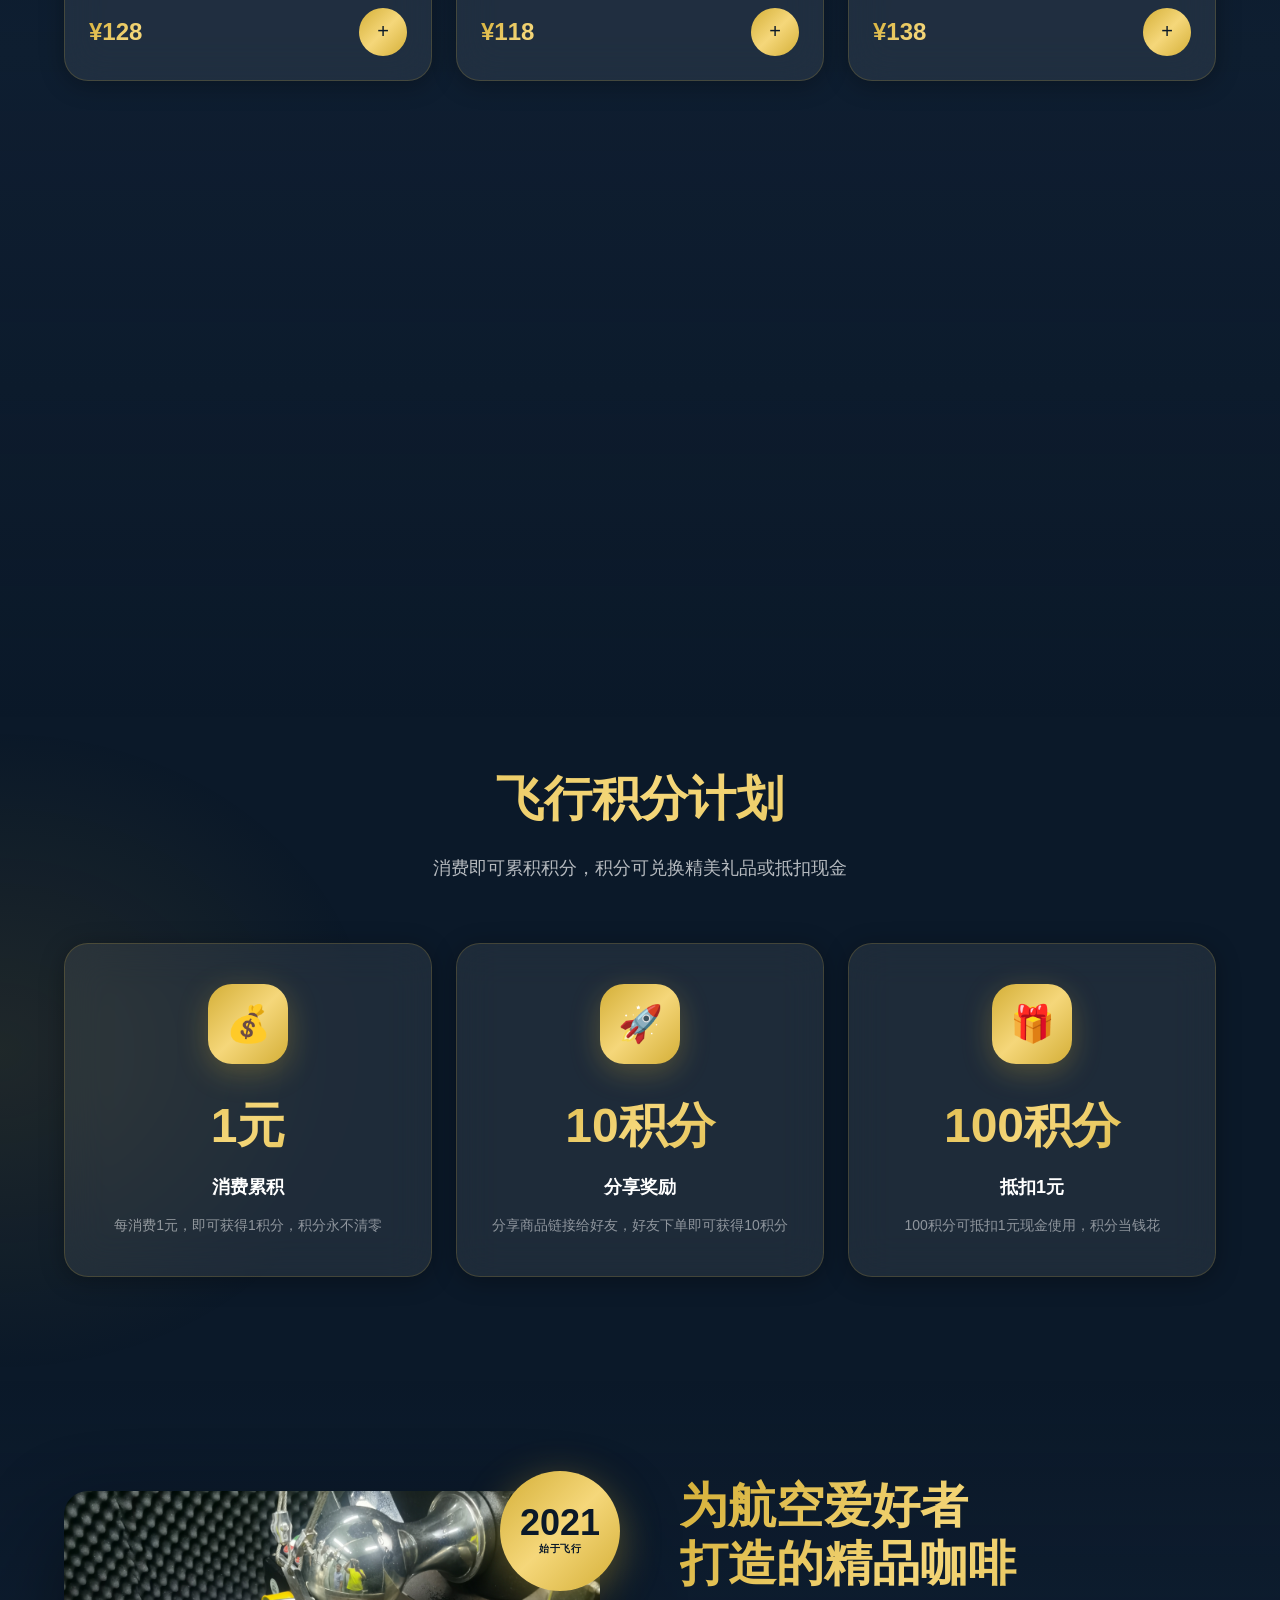
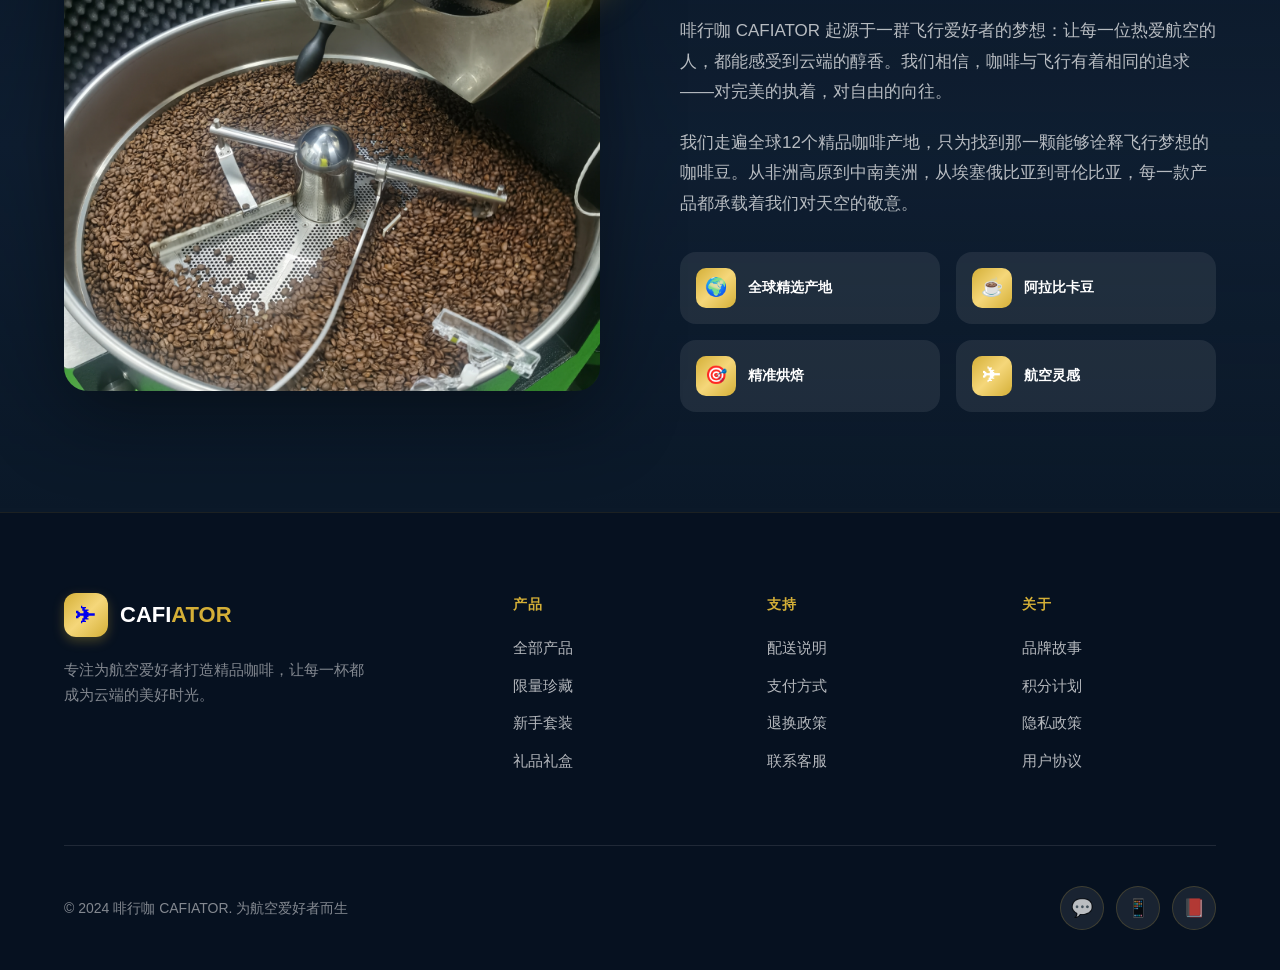
==== commit a930c5e1: "🎵 修复背景音乐路径，添加云上暖光.mp3" ====
--- a/index.html
+++ b/index.html
@@ -323,7 +323,7 @@
 
   <!-- 背景音乐 -->
   <audio id="bgMusic" loop>
-    <source src="../云上暖光.mp3" type="audio/mpeg">
+    <source src="云上暖光.mp3" type="audio/mpeg">
   </audio>
   
   <!-- 音乐控制按钮 -->
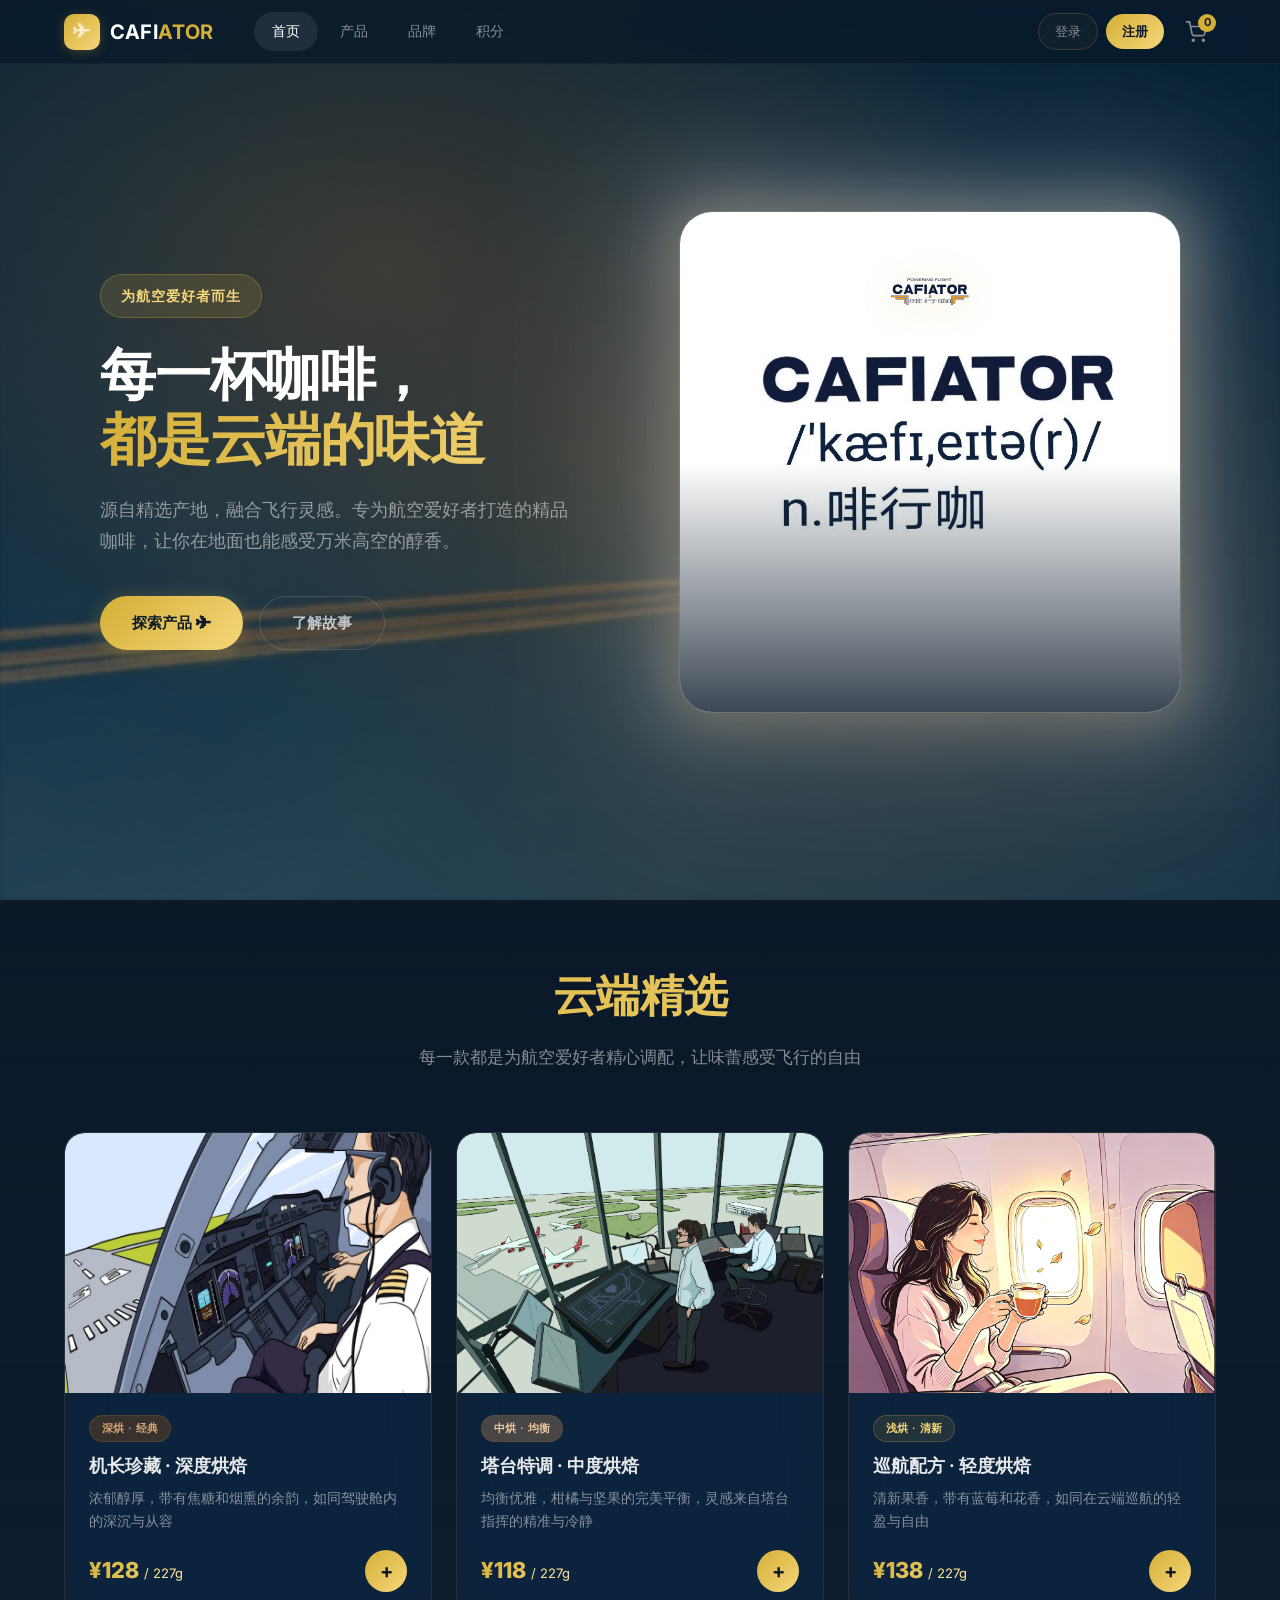
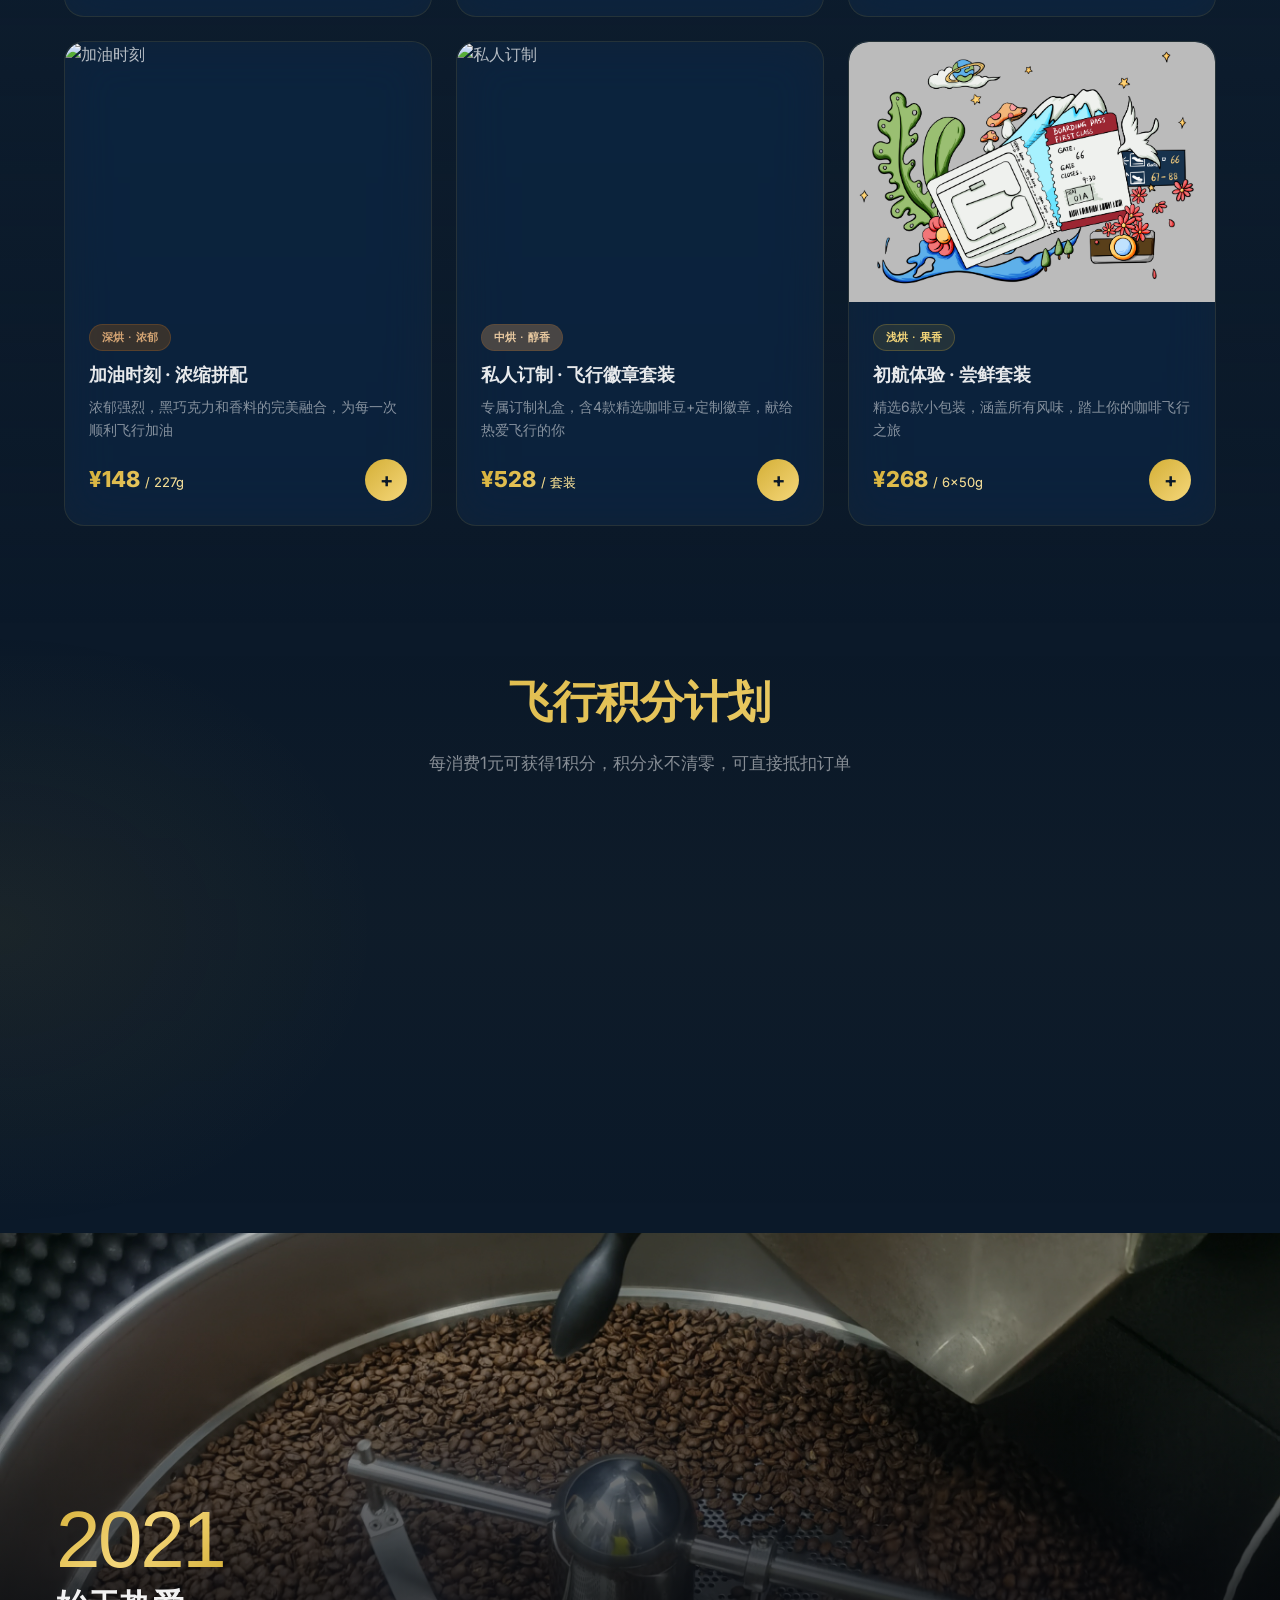
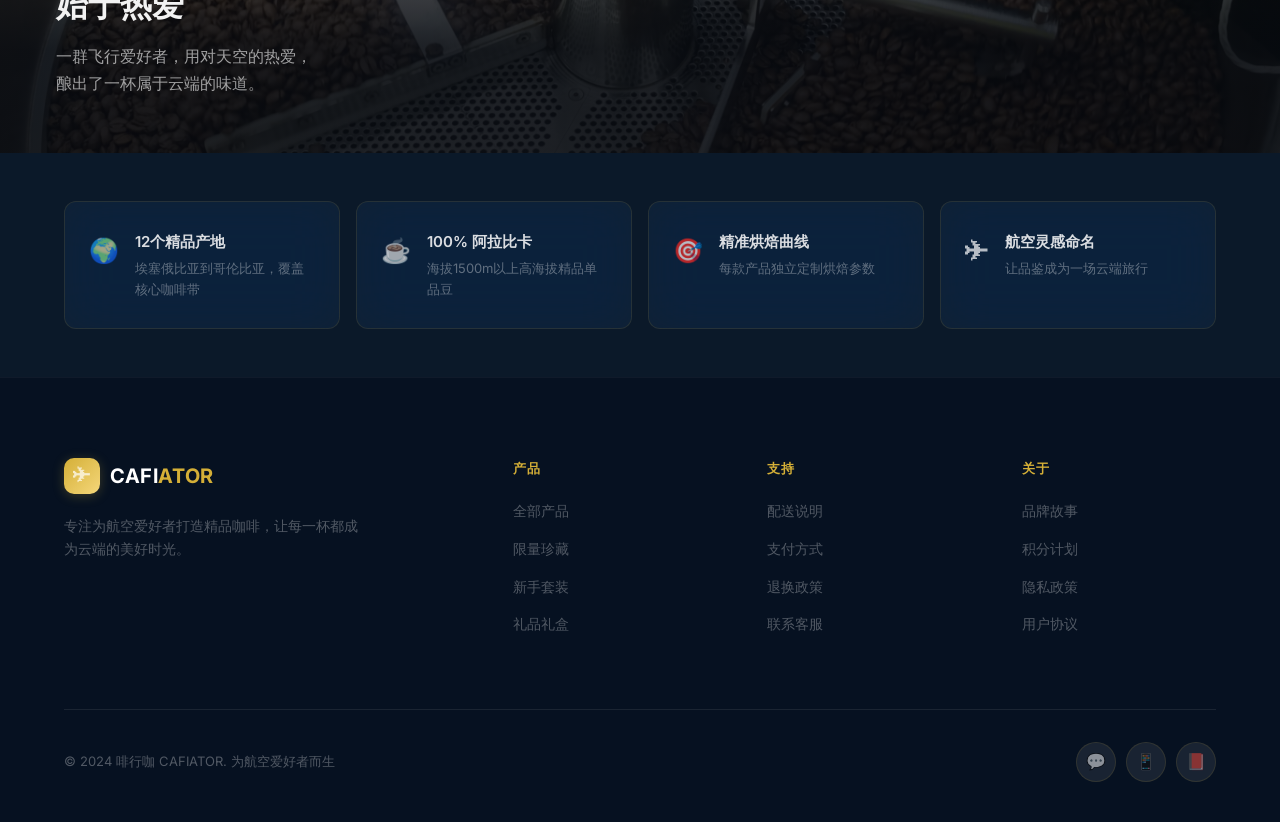
==== commit e7d581d8: "同步服务器最新内容：修复背景音乐/Hero视差/产品卡片光效/汉堡菜单/购物车" ====
--- a/index.html
+++ b/index.html
@@ -7,28 +7,29 @@
   <meta name="description" content="啡行咖CAFITOR，专注航空爱好者精品咖啡，每一杯都是云端的味道">
   <link rel="preconnect" href="https://fonts.googleapis.com">
   <link rel="preconnect" href="https://fonts.gstatic.com" crossorigin>
-  <link href="https://fonts.googleapis.com/css2?family=Inter:wght@400;500;600;700;800&display=swap" rel="stylesheet">
+  <link href="https://fonts.googleapis.com/css2?family=Inter:wght@300;400;500;600;700;800;900&display=swap" rel="stylesheet">
   <link rel="stylesheet" href="style.css">
 </head>
 <body>
   <!-- 导航栏 -->
-  <nav class="navbar">
+  <nav class="navbar" id="navbar">
     <div class="container">
       <a href="#" class="logo">
         <div class="logo-icon">✈</div>
         <span class="logo-text">CAFI<span>ATOR</span></span>
       </a>
-      <ul class="nav-links">
+      <ul class="nav-links" id="navLinks">
         <a href="#home" class="active">首页</a>
         <a href="#products">产品</a>
         <a href="#story">品牌</a>
         <a href="#points">积分</a>
       </ul>
-      <div class="menu-toggle" id="menuToggle">
+      <!-- 移动端菜单按钮 -->
+      <button class="mobile-toggle" id="mobileToggle" aria-label="菜单">
         <span></span>
         <span></span>
         <span></span>
-      </div>
+      </button>
       <!-- 用户登录/注册 -->
       <div class="user-nav">
         <a href="#" class="user-btn" id="loginBtn">登录</a>
@@ -36,7 +37,7 @@
       </div>
       <!-- 购物车图标 -->
       <div class="cart-icon" id="cartIcon">
-        <svg width="24" height="24" viewBox="0 0 24 24" fill="none" stroke="currentColor" stroke-width="2">
+        <svg width="22" height="22" viewBox="0 0 24 24" fill="none" stroke="currentColor" stroke-width="1.8">
           <circle cx="9" cy="21" r="1"></circle>
           <circle cx="20" cy="21" r="1"></circle>
           <path d="M1 1h4l2.68 13.39a2 2 0 0 0 2 1.61h9.72a2 2 0 0 0 2-1.61L23 6H6"></path>
@@ -48,14 +49,11 @@
 
   <!-- Hero区域 -->
   <section class="hero" id="home">
-    <!-- 飞机尾迹背景 -->
     <div class="plane-trail-bg"></div>
-    <!-- 咖啡豆波浪背景 -->
     <div class="coffee-bg">
       <canvas id="coffeeCanvas"></canvas>
       <div class="fog-overlay"></div>
     </div>
-    <!-- Logo渐变融入背景 -->
     <div class="logo-gradient-bg"></div>
     <div class="container">
       <div class="hero-content">
@@ -74,21 +72,15 @@
       </div>
       <div class="hero-visual">
         <div class="hero-image-container">
-          <!-- 音标图作为主图 -->
           <img src="音标图.png" alt="啡行咖音标" class="hero-image">
-          <!-- 白色logo居中放在音标图上方 -->
           <img src="啡行咖LOGO_transparent.png" alt="啡行咖CAFITOR" class="hero-logo-center">
           <div class="hero-image-overlay"></div>
         </div>
-
       </div>
     </div>
   </section>
 
   <!-- 飞机尾迹动画区域 -->
-  <div class="plane-trail-section">
-    <canvas id="planeTrailCanvas"></canvas>
-  </div>
 
   <!-- 产品展示 -->
   <section class="products" id="products">
@@ -98,9 +90,10 @@
         <p>每一款都是为航空爱好者精心调配，让味蕾感受飞行的自由</p>
       </div>
       <div class="products-grid">
-        <!-- 深烘系列 -->
-        <div class="product-card glass-card">
-          <img src="CAPTAIN_MAGIC.jpg" alt="机长珍藏" class="product-image">
+        <div class="product-card glass-card">
+          <div class="product-image-wrap">
+            <img src="CAPTAIN_MAGIC.jpg" alt="机长珍藏" class="product-image">
+          </div>
           <div class="product-info">
             <span class="product-tag roast-dark">深烘 · 经典</span>
             <h3 class="product-name">机长珍藏 · 深度烘焙</h3>
@@ -111,9 +104,10 @@
             </div>
           </div>
         </div>
-        <!-- 中烘系列 -->
-        <div class="product-card glass-card">
-          <img src="atc.png" alt="塔台特调" class="product-image">
+        <div class="product-card glass-card">
+          <div class="product-image-wrap">
+            <img src="atc.png" alt="塔台特调" class="product-image">
+          </div>
           <div class="product-info">
             <span class="product-tag roast-medium">中烘 · 均衡</span>
             <h3 class="product-name">塔台特调 · 中度烘焙</h3>
@@ -124,9 +118,10 @@
             </div>
           </div>
         </div>
-        <!-- 浅烘系列 -->
-        <div class="product-card glass-card">
-          <img src="巡航时刻.jpg" alt="巡航配方" class="product-image">
+        <div class="product-card glass-card">
+          <div class="product-image-wrap">
+            <img src="巡航时刻.jpg" alt="巡航配方" class="product-image">
+          </div>
           <div class="product-info">
             <span class="product-tag roast-light">浅烘 · 清新</span>
             <h3 class="product-name">巡航配方 · 轻度烘焙</h3>
@@ -137,9 +132,10 @@
             </div>
           </div>
         </div>
-        <!-- 深烘 -->
-        <div class="product-card glass-card">
-          <img src="加油时刻.png" alt="加油时刻" class="product-image">
+        <div class="product-card glass-card">
+          <div class="product-image-wrap">
+            <img src="加油时刻.png" alt="加油时刻" class="product-image">
+          </div>
           <div class="product-info">
             <span class="product-tag roast-dark">深烘 · 浓郁</span>
             <h3 class="product-name">加油时刻 · 浓缩拼配</h3>
@@ -150,9 +146,10 @@
             </div>
           </div>
         </div>
-        <!-- 中烘 -->
-        <div class="product-card glass-card">
-          <img src="私人定制.png" alt="私人订制" class="product-image">
+        <div class="product-card glass-card">
+          <div class="product-image-wrap">
+            <img src="私人定制.png" alt="私人订制" class="product-image">
+          </div>
           <div class="product-info">
             <span class="product-tag roast-medium">中烘 · 醇香</span>
             <h3 class="product-name">私人订制 · 飞行徽章套装</h3>
@@ -163,9 +160,10 @@
             </div>
           </div>
         </div>
-        <!-- 浅烘 -->
-        <div class="product-card glass-card">
-          <img src="挂耳包.jpg" alt="初航体验" class="product-image">
+        <div class="product-card glass-card">
+          <div class="product-image-wrap">
+            <img src="挂耳包.jpg" alt="初航体验" class="product-image">
+          </div>
           <div class="product-info">
             <span class="product-tag roast-light">浅烘 · 果香</span>
             <h3 class="product-name">初航体验 · 尝鲜套装</h3>
@@ -185,26 +183,26 @@
     <div class="container">
       <div class="section-header">
         <h2 class="gradient-text">飞行积分计划</h2>
-        <p>消费即可累积积分，积分可兑换精美礼品或抵扣现金</p>
+        <p>每消费1元可获得1积分，积分永不清零，可直接抵扣订单</p>
       </div>
       <div class="points-grid">
         <div class="point-card glass-card">
-          <div class="point-icon">💰</div>
-          <div class="point-value">1元</div>
-          <div class="point-label">消费累积</div>
-          <p class="point-desc">每消费1元，即可获得1积分，积分永不清零</p>
-        </div>
-        <div class="point-card glass-card">
           <div class="point-icon">🚀</div>
-          <div class="point-value">10积分</div>
-          <div class="point-label">分享奖励</div>
-          <p class="point-desc">分享商品链接给好友，好友下单即可获得10积分</p>
+          <div class="point-value">+50积分</div>
+          <div class="point-label">点击奖励</div>
+          <p class="point-desc">点击分享链接并停留5秒，即可获得50积分</p>
         </div>
         <div class="point-card glass-card">
           <div class="point-icon">🎁</div>
-          <div class="point-value">100积分</div>
+          <div class="point-value">+20积分</div>
+          <div class="point-label">分享奖励</div>
+          <p class="point-desc">分享链接给好友，好友点击并停留5秒即得20积分</p>
+        </div>
+        <div class="point-card glass-card">
+          <div class="point-icon">✈</div>
+          <div class="point-value">10积分</div>
           <div class="point-label">抵扣1元</div>
-          <p class="point-desc">100积分可抵扣1元现金使用，积分当钱花</p>
+          <p class="point-desc">每10积分可抵扣1元，可直接用于订单支付</p>
         </div>
       </div>
     </div>
@@ -212,41 +210,33 @@
 
   <!-- 品牌故事 -->
   <section class="story" id="story">
-    <div class="container">
-      <div class="story-content">
-        <div class="story-image-wrapper">
-          <img src="个人收藏.jpg" alt="啡行咖品牌" class="story-image">
-          <div class="story-badge">
-            <span class="number">2021</span>
-            <span class="text">始于飞行</span>
-          </div>
-        </div>
-        <div class="story-text">
-          <h2 class="gradient-text">为航空爱好者<br>打造的精品咖啡</h2>
-          <p>
-            啡行咖 CAFIATOR 起源于一群飞行爱好者的梦想：让每一位热爱航空的人，都能感受到云端的醇香。我们相信，咖啡与飞行有着相同的追求——对完美的执着，对自由的向往。
-          </p>
-          <p>
-            我们走遍全球12个精品咖啡产地，只为找到那一颗能够诠释飞行梦想的咖啡豆。从非洲高原到中南美洲，从埃塞俄比亚到哥伦比亚，每一款产品都承载着我们对天空的敬意。
-          </p>
-          <div class="story-features">
-            <div class="story-feature">
-              <div class="icon">🌍</div>
-              <span class="text">全球精选产地</span>
-            </div>
-            <div class="story-feature">
-              <div class="icon">☕</div>
-              <span class="text">阿拉比卡豆</span>
-            </div>
-            <div class="story-feature">
-              <div class="icon">🎯</div>
-              <span class="text">精准烘焙</span>
-            </div>
-            <div class="story-feature">
-              <div class="icon">✈</div>
-              <span class="text">航空灵感</span>
-            </div>
-          </div>
+    <div class="story-hero">
+      <img src="个人收藏.jpg" alt="啡行咖品牌">
+      <div class="story-overlay">
+        <div class="story-overlay-inner">
+          <span class="story-year">2021</span>
+          <h2 class="story-heading">始于热爱</h2>
+          <p class="story-desc">一群飞行爱好者，用对天空的热爱，<br>酿出了一杯属于云端的味道。</p>
+        </div>
+      </div>
+    </div>
+    <div class="container">
+      <div class="story-features">
+        <div class="story-feature">
+          <div class="icon">🌍</div>
+          <div class="feature-text"><strong>12个精品产地</strong><p>埃塞俄比亚到哥伦比亚，覆盖核心咖啡带</p></div>
+        </div>
+        <div class="story-feature">
+          <div class="icon">☕</div>
+          <div class="feature-text"><strong>100% 阿拉比卡</strong><p>海拔1500m以上高海拔精品单品豆</p></div>
+        </div>
+        <div class="story-feature">
+          <div class="icon">🎯</div>
+          <div class="feature-text"><strong>精准烘焙曲线</strong><p>每款产品独立定制烘焙参数</p></div>
+        </div>
+        <div class="story-feature">
+          <div class="icon">✈</div>
+          <div class="feature-text"><strong>航空灵感命名</strong><p>让品鉴成为一场云端旅行</p></div>
         </div>
       </div>
     </div>
@@ -321,18 +311,6 @@
   </div>
   <div class="cart-overlay" id="cartOverlay"></div>
 
-  <!-- 背景音乐 -->
-  <audio id="bgMusic" loop>
-    <source src="云上暖光.mp3" type="audio/mpeg">
-  </audio>
-  
-  <!-- 音乐控制按钮 -->
-  <div class="music-toggle" id="musicToggle" title="播放背景音乐">
-    <svg width="20" height="20" viewBox="0 0 24 24" fill="currentColor">
-      <path d="M12 3v10.55c-.59-.34-1.27-.55-2-.55-2.21 0-4 1.79-4 4s1.79 4 4 4 4-1.79 4-4V7h4V3h-6z"/>
-    </svg>
-  </div>
-
   <script src="main.js"></script>
 </body>
 </html>
--- a/style.css
+++ b/style.css
@@ -1,127 +1,86 @@
 /* ============================================
-   啡行咖 CAFIATOR - 深蓝金光 iOS风格
+   啡行咖 CAFIATOR — 美化版
+   深蓝金光 · Apple级毛玻璃 · 精密排版
    ============================================ */
 
+/* ---------- 变量 ---------- */
 :root {
-  --bg-deep-blue: #0B1929;
-  --bg-card: rgba(30, 50, 80, 0.6);
-  --gold-primary: #D4AF37;
-  --gold-light: #F5D77A;
-  --gold-gradient: linear-gradient(135deg, #D4AF37 0%, #F5D77A 50%, #D4AF37 100%);
-  --glass-bg: rgba(255, 255, 255, 0.08);
-  --glass-border: rgba(212, 175, 55, 0.2);
-  --text-primary: #FFFFFF;
-  --text-secondary: rgba(255, 255, 255, 0.7);
-  --text-muted: rgba(255, 255, 255, 0.5);
-  --radius-xl: 24px;
-  --radius-lg: 20px;
-  --radius-md: 16px;
-  --shadow-glow: 0 8px 32px rgba(212, 175, 55, 0.15);
-  --shadow-card: 0 4px 24px rgba(0, 0, 0, 0.3);
-}
-
-* {
-  margin: 0;
-  padding: 0;
-  box-sizing: border-box;
-}
-
-html {
-  scroll-behavior: smooth;
-}
-
+  --deep:         #0B1929;
+  --mid:          #0f2133;
+  --gold:         #D4AF37;
+  --gold-light:   #F5D77A;
+  --gold-grad:    linear-gradient(135deg, #D4AF37, #F5D77A);
+  --w:            #ffffff;
+  --w90:          rgba(255,255,255,0.9);
+  --w70:          rgba(255,255,255,0.7);
+  --w50:          rgba(255,255,255,0.5);
+  --w30:          rgba(255,255,255,0.3);
+  --w15:          rgba(255,255,255,0.15);
+  --w08:          rgba(255,255,255,0.08);
+  --w04:          rgba(255,255,255,0.04);
+  --glass-bg:     rgba(20, 40, 65, 0.55);
+  --glass-bd:     rgba(212, 175, 55, 0.12);
+  --glass-blur:   blur(24px) saturate(180%);
+  --nav-h:        64px;
+  --ease:         cubic-bezier(0.4, 0, 0.2, 1);
+}
+
+/* ---------- 重置 ---------- */
+*, *::before, *::after { margin:0; padding:0; box-sizing:border-box; }
+html { scroll-behavior: smooth; -webkit-text-size-adjust: 100%; }
 body {
-  font-family: -apple-system, BlinkMacSystemFont, 'SF Pro Display', 'SF Pro Text', 'Helvetica Neue', sans-serif;
-  background: var(--bg-deep-blue);
-  color: var(--text-primary);
+  font-family: 'Inter', -apple-system, BlinkMacSystemFont, 'Helvetica Neue', sans-serif;
+  background: var(--deep);
+  color: var(--w70);
   line-height: 1.6;
   overflow-x: hidden;
   -webkit-font-smoothing: antialiased;
 }
-
-/* 背景星空效果 */
+a { text-decoration:none; color:inherit; }
+ul, ol { list-style:none; }
+img { max-width:100%; display:block; }
+button { cursor:pointer; border:none; background:none; font:inherit; color:inherit; }
+
+/* ---------- 星空微光背景 ---------- */
 body::before {
   content: '';
   position: fixed;
-  top: 0;
-  left: 0;
-  right: 0;
-  bottom: 0;
-  background: 
-    radial-gradient(ellipse at 20% 20%, rgba(59, 130, 246, 0.15) 0%, transparent 50%),
-    radial-gradient(ellipse at 80% 80%, rgba(212, 175, 55, 0.1) 0%, transparent 50%),
-    radial-gradient(ellipse at 50% 50%, rgba(30, 60, 120, 0.3) 0%, transparent 70%);
+  inset: 0;
+  z-index: 0;
   pointer-events: none;
-  z-index: -1;
-}
-
-/* 毛玻璃卡片 */
+  background:
+    radial-gradient(ellipse at 20% 20%, rgba(59,130,246,0.12) 0%, transparent 50%),
+    radial-gradient(ellipse at 80% 80%, rgba(212,175,55,0.08) 0%, transparent 50%),
+    radial-gradient(ellipse at 50% 50%, rgba(30,60,120,0.2) 0%, transparent 70%);
+}
+
+/* ---------- 容器 ---------- */
+.container {
+  max-width: 1200px;
+  margin: 0 auto;
+  padding: 0 24px;
+}
+
+/* ---------- 毛玻璃 ---------- */
 .glass-card {
   background: var(--glass-bg);
-  backdrop-filter: blur(20px);
-  -webkit-backdrop-filter: blur(20px);
-  border: 1px solid var(--glass-border);
-  border-radius: var(--radius-xl);
-  box-shadow: var(--shadow-card);
-}
-
-/* 渐变文字 */
+  backdrop-filter: var(--glass-blur);
+  -webkit-backdrop-filter: var(--glass-blur);
+  border: 1px solid var(--glass-bd);
+  border-radius: 20px;
+  transition: transform 0.4s var(--ease), box-shadow 0.4s var(--ease);
+}
+.glass-card:hover {
+  transform: translateY(-6px);
+  box-shadow: 0 20px 60px rgba(0,0,0,0.3), 0 0 40px rgba(212,175,55,0.05);
+}
+
+/* ---------- 渐变文字 ---------- */
 .gradient-text {
-  background: var(--gold-gradient);
+  background: var(--gold-grad);
   -webkit-background-clip: text;
   -webkit-text-fill-color: transparent;
   background-clip: text;
-}
-
-/* 金色发光按钮 */
-.gold-btn {
-  display: inline-flex;
-  align-items: center;
-  justify-content: center;
-  gap: 8px;
-  padding: 16px 32px;
-  background: var(--gold-gradient);
-  border: none;
-  border-radius: 50px;
-  color: #0B1929;
-  font-size: 16px;
-  font-weight: 600;
-  cursor: pointer;
-  transition: all 0.3s cubic-bezier(0.4, 0, 0.2, 1);
-  box-shadow: 0 4px 20px rgba(212, 175, 55, 0.4);
-  text-decoration: none;
-}
-
-.gold-btn:hover {
-  transform: translateY(-2px) scale(1.02);
-  box-shadow: 0 8px 30px rgba(212, 175, 55, 0.5);
-}
-
-.gold-btn:active {
-  transform: translateY(0) scale(0.98);
-}
-
-/* 描边按钮 */
-.outline-btn {
-  display: inline-flex;
-  align-items: center;
-  justify-content: center;
-  gap: 8px;
-  padding: 16px 32px;
-  background: transparent;
-  border: 2px solid var(--gold-primary);
-  border-radius: 50px;
-  color: var(--gold-primary);
-  font-size: 16px;
-  font-weight: 600;
-  cursor: pointer;
-  transition: all 0.3s cubic-bezier(0.4, 0, 0.2, 1);
-}
-
-.outline-btn:hover {
-  background: var(--gold-primary);
-  color: #0B1929;
-  box-shadow: 0 4px 20px rgba(212, 175, 55, 0.3);
 }
 
 /* ============================================
@@ -129,132 +88,202 @@
    ============================================ */
 .navbar {
   position: fixed;
-  top: 0;
-  left: 0;
-  right: 0;
+  top: 0; left: 0; right: 0;
   z-index: 1000;
-  padding: 16px 24px;
-  background: rgba(11, 25, 41, 0.8);
-  backdrop-filter: blur(20px);
-  -webkit-backdrop-filter: blur(20px);
-  border-bottom: 1px solid rgba(212, 175, 55, 0.1);
-}
-
+  padding: 0 24px;
+  height: var(--nav-h);
+  background: rgba(11, 25, 41, 0.82);
+  backdrop-filter: var(--glass-blur);
+  -webkit-backdrop-filter: var(--glass-blur);
+  border-bottom: 1px solid var(--w04);
+  transition: background 0.3s, box-shadow 0.3s;
+}
 .navbar .container {
   max-width: 1200px;
   margin: 0 auto;
   display: flex;
   align-items: center;
-  justify-content: space-between;
+  height: 100%;
 }
 
 .logo {
   display: flex;
   align-items: center;
-  gap: 12px;
-  text-decoration: none;
-}
-
+  gap: 10px;
+  flex-shrink: 0;
+}
 .logo-icon {
-  width: 44px;
-  height: 44px;
-  background: var(--gold-gradient);
+  width: 36px; height: 36px;
+  background: var(--gold-grad);
+  border-radius: 10px;
+  display: flex;
+  align-items: center;
+  justify-content: center;
+  font-size: 18px;
+  box-shadow: 0 2px 12px rgba(212,175,55,0.25);
+}
+.logo-text {
+  font-size: 20px;
+  font-weight: 700;
+  color: var(--w);
+  letter-spacing: 0.03em;
+}
+.logo-text span { color: var(--gold); }
+
+.nav-links {
+  display: flex;
+  align-items: center;
+  gap: 4px;
+  margin-left: 40px;
+}
+.nav-links a {
+  padding: 8px 18px;
+  font-size: 14px;
+  font-weight: 500;
+  color: var(--w50);
+  border-radius: 999px;
+  transition: color 0.3s, background 0.3s;
+}
+.nav-links a:hover, .nav-links a.active {
+  color: var(--w);
+  background: var(--w08);
+}
+
+/* 用户按钮 */
+.user-nav {
+  display: flex;
+  align-items: center;
+  gap: 8px;
+  margin-left: auto;
+  margin-right: 12px;
+}
+.user-btn {
+  padding: 7px 16px;
+  font-size: 13px;
+  font-weight: 500;
+  color: var(--w50);
+  border: 1px solid rgba(212,175,55,0.2);
+  border-radius: 999px;
+  background: rgba(212,175,55,0.04);
+  transition: all 0.3s;
+}
+.user-btn:hover {
+  background: rgba(212,175,55,0.1);
+  border-color: rgba(212,175,55,0.4);
+  color: var(--gold-light);
+}
+.register-btn {
+  background: var(--gold-grad);
+  color: var(--deep);
+  border: none;
+  font-weight: 600;
+}
+.register-btn:hover {
+  box-shadow: 0 4px 16px rgba(212,175,55,0.35);
+  transform: translateY(-1px);
+  color: var(--deep);
+}
+
+/* 购物车图标 */
+.cart-icon {
+  position: relative;
+  width: 40px; height: 40px;
+  display: flex;
+  align-items: center;
+  justify-content: center;
+  color: var(--w50);
   border-radius: 12px;
+  transition: all 0.3s;
+}
+.cart-icon:hover {
+  background: var(--w08);
+  color: var(--gold);
+}
+.cart-count {
+  position: absolute;
+  top: 2px; right: 0;
+  min-width: 18px; height: 18px;
+  background: var(--gold);
+  color: var(--deep);
+  font-size: 11px;
+  font-weight: 700;
+  border-radius: 999px;
   display: flex;
   align-items: center;
   justify-content: center;
-  font-size: 20px;
-  box-shadow: 0 4px 12px rgba(212, 175, 55, 0.3);
-}
-
-.logo-text {
-  font-size: 22px;
-  font-weight: 700;
-  color: var(--text-primary);
-}
-
-.logo-text span {
-  color: var(--gold-primary);
-}
-
-.nav-links {
-  display: flex;
-  align-items: center;
-  gap: 8px;
-  list-style: none;
-}
-
-.nav-links a {
-  color: var(--text-secondary);
-  text-decoration: none;
-  padding: 10px 18px;
-  border-radius: 30px;
-  font-size: 15px;
-  font-weight: 500;
-  transition: all 0.3s ease;
-}
-
-.nav-links a:hover,
-.nav-links a.active {
-  color: var(--gold-primary);
-  background: rgba(212, 175, 55, 0.1);
+  padding: 0 5px;
+}
+
+/* 汉堡菜单 */
+.mobile-toggle {
+  display: none;
+  flex-direction: column;
+  justify-content: center;
+  align-items: center;
+  width: 40px; height: 40px;
+  gap: 5px;
+  margin-left: auto;
+  border-radius: 8px;
+}
+.mobile-toggle:hover { background: var(--w08); }
+.mobile-toggle span {
+  display: block;
+  width: 18px; height: 1.5px;
+  background: var(--w70);
+  border-radius: 2px;
+  transition: all 0.3s;
 }
 
 /* ============================================
-   Hero区域 - 大图展示
-/* Logo渐变融入背景 */
-.logo-gradient-bg {
-  position: absolute;
-  top: 50%;
-  right: 5%;
-  transform: translateY(-50%);
-  width: 50%;
-  height: 80%;
-  background: radial-gradient(ellipse at center, rgba(212, 175, 55, 0.15) 0%, rgba(212, 175, 55, 0.08) 30%, rgba(212, 175, 55, 0.02) 60%, transparent 80%);
-  filter: blur(40px);
-  pointer-events: none;
-  z-index: 1;
-}
-
-/* Hero区域 - 大图展示 */
+   Hero
+   ============================================ */
 .hero {
   min-height: 100vh;
   display: flex;
   align-items: center;
-  padding: 120px 24px 80px;
+  padding: calc(var(--nav-h) + 40px) 24px 80px;
   position: relative;
   overflow: hidden;
-}
-
-.hero .container {
-  position: relative;
-  z-index: 2;
-}
-
-/* 飞机尾迹背景层 */
+  perspective: 1000px;
+}
+
+/* 背景层 */
 .plane-trail-bg {
   position: absolute;
   inset: 0;
-  z-index: 0;
-  background-image: url('飞机尾迹.jpg');
-  background-size: cover;
-  background-position: center;
+  background: url('飞机尾迹.jpg') center/cover no-repeat;
   opacity: 0.7;
   mix-blend-mode: screen;
   will-change: transform;
-}
-
-/* Hero视差效果 - 鼠标移动产生深度感 */
-.hero {
-  perspective: 1000px;
-}
-
-.hero-visual {
-  transform-style: preserve-3d;
-  transition: transform 0.3s ease-out;
-}
-
-/* Hero区域金色光晕动画 */
+  pointer-events: none;
+  z-index: 0;
+}
+.coffee-bg {
+  position: absolute;
+  inset: 0;
+  z-index: 1;
+  pointer-events: none;
+}
+#coffeeCanvas {
+  width: 100%;
+  height: 100%;
+  opacity: 0.6;
+}
+.fog-overlay {
+  position: absolute;
+  inset: 0;
+  background:
+    radial-gradient(ellipse at 30% 30%, rgba(139,90,43,0.4) 0%, transparent 50%),
+    radial-gradient(ellipse at 70% 70%, rgba(101,67,33,0.3) 0%, transparent 50%),
+    rgba(11,25,41,0.6);
+  backdrop-filter: blur(2px);
+  -webkit-backdrop-filter: blur(2px);
+}
+.logo-gradient-bg {
+  display: none;
+}
+
+/* Hero金色光晕动画 */
 .hero::after {
   content: '';
   position: absolute;
@@ -263,74 +292,37 @@
   transform: translateX(-50%);
   width: 600px;
   height: 600px;
-  background: radial-gradient(ellipse, rgba(212, 175, 55, 0.2) 0%, rgba(212, 175, 55, 0.05) 40%, transparent 70%);
+  background: radial-gradient(ellipse, rgba(212,175,55,0.2) 0%, rgba(212,175,55,0.05) 40%, transparent 70%);
   animation: heroGlow 4s ease-in-out infinite alternate;
   pointer-events: none;
   z-index: 0;
 }
-
 @keyframes heroGlow {
   0% { opacity: 0.6; transform: translateX(-50%) scale(1); }
   100% { opacity: 1; transform: translateX(-50%) scale(1.1); }
 }
 
-/* 咖啡豆波浪背景 */
-.coffee-bg {
-  position: absolute;
-  inset: 0;
-  z-index: 1;
-}
-
-#coffeeCanvas {
-  width: 100%;
-  height: 100%;
-  opacity: 0.6;
-}
-
-.fog-overlay {
-  position: absolute;
-  inset: 0;
-  background: 
-    radial-gradient(ellipse at 30% 30%, rgba(139, 90, 43, 0.4) 0%, transparent 50%),
-    radial-gradient(ellipse at 70% 70%, rgba(101, 67, 33, 0.3) 0%, transparent 50%),
-    rgba(11, 25, 41, 0.6);
-  backdrop-filter: blur(2px);
-  -webkit-backdrop-filter: blur(2px);
-}
-
+/* Hero 网格布局 */
 .hero .container {
+  position: relative;
+  z-index: 2;
   max-width: 1400px;
   margin: 0 auto;
   display: grid;
   grid-template-columns: 1fr 1fr;
   gap: 80px;
   align-items: center;
-  position: relative;
-  z-index: 1;
-}
-
-.hero-content {
-  position: relative;
-  z-index: 1;
-}
-
-.hero-logo {
-  margin-bottom: 40px;
-}
-
-.brand-logo {
-  max-height: 280px;
-  width: auto;
-  filter: drop-shadow(0 8px 40px rgba(212, 175, 55, 0.4));
-}
+}
+
+.hero-content { position: relative; z-index: 1; }
 
 .hero-badge {
   display: inline-flex;
   align-items: center;
   gap: 8px;
   padding: 10px 20px;
-  background: rgba(212, 175, 55, 0.15);
-  border: 1px solid rgba(212, 175, 55, 0.3);
+  background: rgba(212,175,55,0.15);
+  border: 1px solid rgba(212,175,55,0.3);
   border-radius: 50px;
   color: var(--gold-light);
   font-size: 14px;
@@ -347,23 +339,21 @@
   margin-bottom: 24px;
   letter-spacing: -0.02em;
 }
-
 .hero h1 .line1 {
   display: block;
-  color: var(--text-primary);
-}
-
+  color: var(--w);
+}
 .hero h1 .line2 {
   display: block;
-  background: var(--gold-gradient);
+  background: var(--gold-grad);
   -webkit-background-clip: text;
+  background-clip: text;
   -webkit-text-fill-color: transparent;
-  background-clip: text;
 }
 
 .hero-desc {
   font-size: 18px;
-  color: var(--text-secondary);
+  color: var(--w50);
   margin-bottom: 40px;
   max-width: 480px;
   line-height: 1.7;
@@ -375,10 +365,61 @@
   flex-wrap: wrap;
 }
 
+/* 按钮 */
+.gold-btn {
+  display: inline-flex;
+  align-items: center;
+  justify-content: center;
+  gap: 8px;
+  padding: 14px 32px;
+  background: var(--gold-grad);
+  border: none;
+  border-radius: 999px;
+  color: var(--deep);
+  font-size: 15px;
+  font-weight: 600;
+  cursor: pointer;
+  transition: all 0.35s var(--ease);
+  box-shadow: 0 4px 20px rgba(212,175,55,0.3);
+  text-decoration: none;
+}
+.gold-btn:hover {
+  transform: translateY(-2px);
+  box-shadow: 0 8px 32px rgba(212,175,55,0.4);
+}
+.gold-btn:active { transform: translateY(0) scale(0.97); }
+
+.outline-btn {
+  display: inline-flex;
+  align-items: center;
+  justify-content: center;
+  gap: 8px;
+  padding: 14px 32px;
+  background: transparent;
+  border: 1.5px solid var(--w15);
+  border-radius: 999px;
+  color: var(--w70);
+  font-size: 15px;
+  font-weight: 600;
+  cursor: pointer;
+  transition: all 0.35s var(--ease);
+  text-decoration: none;
+}
+.outline-btn:hover {
+  border-color: var(--w30);
+  background: var(--w08);
+  color: var(--w);
+  transform: translateY(-2px);
+}
+.outline-btn:active { transform: translateY(0) scale(0.97); }
+
+/* Hero 右侧 */
 .hero-visual {
   position: relative;
   display: flex;
   flex-direction: column;
+  transform-style: preserve-3d;
+  transition: transform 0.3s ease-out;
 }
 
 /* 居中logo - 放在音标图上方居中部位 */
@@ -390,30 +431,28 @@
   max-width: 100px;
   height: auto;
   z-index: 10;
-  filter: drop-shadow(0 4px 20px rgba(212, 175, 55, 0.4));
-}
-
-/* 边缘羽化 - 白色背景柔和渐变融入背景 */
+  filter: drop-shadow(0 4px 20px rgba(212,175,55,0.4));
+}
+
+/* 边缘羽化 */
 .hero-image-container {
   position: relative;
   border-radius: 32px;
   overflow: hidden;
   box-shadow:
-    0 0 0 1px rgba(255, 255, 255, 0.1),
-    0 0 60px 20px rgba(255, 255, 255, 0.25),
-    0 0 120px 60px rgba(255, 255, 255, 0.12),
-    0 0 200px 120px rgba(255, 255, 255, 0.05),
-    0 25px 80px rgba(0, 0, 0, 0.5),
-    0 0 60px rgba(212, 175, 55, 0.15);
-}
-
+    0 0 0 1px rgba(255,255,255,0.1),
+    0 0 60px 20px rgba(255,255,255,0.25),
+    0 0 120px 60px rgba(255,255,255,0.12),
+    0 0 200px 120px rgba(255,255,255,0.05),
+    0 25px 80px rgba(0,0,0,0.5),
+    0 0 60px rgba(212,175,55,0.15);
+}
 .hero-image {
   width: 100%;
   height: 500px;
   object-fit: cover;
   display: block;
 }
-
 .hero-image-overlay {
   position: absolute;
   inset: 0;
@@ -421,594 +460,66 @@
     180deg,
     transparent 0%,
     transparent 50%,
-    rgba(11, 25, 41, 0.8) 100%
+    rgba(11,25,41,0.8) 100%
   );
 }
 
-/* 浮动数据卡片 - 桌面端移到图片下方 */
+/* 浮动数据卡片 */
 .hero-float-card {
   position: relative;
   margin-top: 24px;
   padding: 20px 24px;
-  background: rgba(11, 25, 41, 0.85);
+  background: rgba(11,25,41,0.85);
   backdrop-filter: blur(20px);
   -webkit-backdrop-filter: blur(20px);
-  border: 1px solid rgba(212, 175, 55, 0.2);
-  border-radius: var(--radius-lg);
-  display: flex;
-  align-items: center;
-  justify-content: space-between;
+  border: 1px solid rgba(212,175,55,0.2);
+  border-radius: 20px;
+  display: flex;
+  align-items: center;
+  justify-content: center;
+  gap: 40px;
   z-index: 10;
 }
-
-/* 手机端浮动卡片 - 保持横向排列，不遮挡图片 */
-@media (max-width: 968px) {
-  .hero-float-card {
-    position: relative;
-    margin-top: 24px;
-    margin-left: 0;
-    margin-right: 0;
-    border-radius: 16px;
-    padding: 16px 20px;
-    gap: 20px;
-    flex-direction: row;
-    z-index: 10;
-  }
-  
-  .hero-float-card .stat {
-    text-align: center;
-    flex: 1;
-  }
-  
-  .hero-float-card .stat-value {
-    font-size: 16px;
-  }
-  
-  .hero-float-card .stat-label {
-    font-size: 10px;
-  }
-}
-
-.hero-float-card .stat {
-  text-align: center;
-}
-
+.hero-float-card .stat { text-align: center; }
 .hero-float-card .stat-value {
-  font-size: 24px;
+  font-size: 22px;
   font-weight: 700;
-  background: var(--gold-gradient);
+  background: var(--gold-grad);
   -webkit-background-clip: text;
+  background-clip: text;
   -webkit-text-fill-color: transparent;
-  background-clip: text;
-}
-
+}
 .hero-float-card .stat-label {
-  font-size: 12px;
-  color: var(--text-muted);
+  font-size: 11px;
+  color: var(--w30);
   text-transform: uppercase;
   letter-spacing: 0.5px;
+  margin-top: 2px;
 }
 
 /* 航班动画 */
 .flight-animation {
   position: absolute;
-  top: 20%;
-  right: -10%;
-  width: 300px;
-  height: 300px;
+  top: 20%; right: -10%;
+  width: 300px; height: 300px;
   opacity: 0.6;
-}
-
+  pointer-events: none;
+}
 .flight-path {
   fill: none;
-  stroke: var(--gold-primary);
+  stroke: var(--gold);
   stroke-width: 1;
   stroke-dasharray: 8 4;
   animation: dash 20s linear infinite;
 }
-
-@keyframes dash {
-  to { stroke-dashoffset: -1000; }
-}
-
+@keyframes dash { to { stroke-dashoffset: -1000; } }
 .flight-dot {
-  fill: var(--gold-primary);
+  fill: var(--gold);
   animation: fly 8s ease-in-out infinite;
 }
-
 @keyframes fly {
   0%, 100% { offset-distance: 0%; opacity: 1; }
   50% { offset-distance: 100%; opacity: 0.5; }
-}
-
-/* ============================================
-   通用容器
-   ============================================ */
-.container {
-  max-width: 1200px;
-  margin: 0 auto;
-  padding: 0 24px;
-}
-
-section {
-  padding: 100px 0;
-}
-
-/* ============================================
-   产品展示区
-   ============================================ */
-.products {
-  padding-top: 0;
-  margin-top: 60px;
-  scroll-margin-top: 80px;
-  background: linear-gradient(180deg, transparent 0%, rgba(30, 50, 80, 0.2) 50%, transparent 100%);
-}
-
-.section-header {
-  text-align: center;
-  margin-bottom: 60px;
-}
-
-.section-header h2 {
-  font-size: clamp(32px, 4vw, 48px);
-  font-weight: 800;
-  margin-bottom: 16px;
-}
-
-.section-header p {
-  font-size: 18px;
-  color: var(--text-secondary);
-  max-width: 600px;
-  margin: 0 auto;
-}
-
-.products-grid {
-  display: grid;
-  grid-template-columns: repeat(auto-fit, minmax(280px, 1fr));
-  gap: 24px;
-}
-
-.product-card {
-  border-radius: var(--radius-xl);
-  overflow: hidden;
-  transition: all 0.4s cubic-bezier(0.4, 0, 0.2, 1);
-  cursor: pointer;
-  position: relative;
-}
-
-.product-card::before {
-  content: '';
-  position: absolute;
-  inset: 0;
-  border-radius: var(--radius-xl);
-  padding: 1px;
-  background: linear-gradient(135deg, rgba(212,175,55,0.3) 0%, transparent 50%, rgba(212,175,55,0.1) 100%);
-  -webkit-mask: linear-gradient(#fff 0 0) content-box, linear-gradient(#fff 0 0);
-  mask: linear-gradient(#fff 0 0) content-box, linear-gradient(#fff 0 0);
-  -webkit-mask-composite: xor;
-  mask-composite: exclude;
-  opacity: 0;
-  transition: opacity 0.4s ease;
-  pointer-events: none;
-}
-
-.product-card:hover::before {
-  opacity: 1;
-}
-
-.product-card:hover {
-  transform: translateY(-12px) scale(1.02);
-  box-shadow: 
-    0 20px 60px rgba(212, 175, 55, 0.2),
-    0 0 40px rgba(212, 175, 55, 0.1);
-}
-
-.product-image {
-  width: 100%;
-  height: 280px;
-  object-fit: cover;
-  display: block;
-}
-
-.product-info {
-  padding: 24px;
-}
-
-.product-tag {
-  display: inline-block;
-  padding: 4px 12px;
-  background: rgba(212, 175, 55, 0.15);
-  color: var(--gold-light);
-  font-size: 11px;
-  font-weight: 600;
-  text-transform: uppercase;
-  letter-spacing: 1px;
-  border-radius: 20px;
-  margin-bottom: 12px;
-}
-
-.product-tag.roast-dark {
-  background: rgba(101, 67, 33, 0.6);
-  color: #D4A574;
-  border: 1px solid rgba(139, 90, 43, 0.5);
-}
-
-.product-tag.roast-medium {
-  background: rgba(166, 124, 82, 0.5);
-  color: #E8C9A0;
-  border: 1px solid rgba(139, 90, 43, 0.4);
-}
-
-.product-tag.roast-light {
-  background: rgba(212, 175, 55, 0.15);
-  color: var(--gold-light);
-  border: 1px solid rgba(212, 175, 55, 0.3);
-}
-
-.product-name {
-  font-size: 20px;
-  font-weight: 700;
-  margin-bottom: 8px;
-}
-
-.product-desc {
-  font-size: 14px;
-  color: var(--text-secondary);
-  margin-bottom: 16px;
-  line-height: 1.6;
-}
-
-.product-footer {
-  display: flex;
-  align-items: center;
-  justify-content: space-between;
-}
-
-.product-price {
-  font-size: 24px;
-  font-weight: 800;
-  background: var(--gold-gradient);
-  -webkit-background-clip: text;
-  -webkit-text-fill-color: transparent;
-  background-clip: text;
-}
-
-.product-price span {
-  font-size: 14px;
-  font-weight: 500;
-  opacity: 0.7;
-}
-
-.add-cart-btn {
-  width: 48px;
-  height: 48px;
-  background: var(--gold-gradient);
-  border: none;
-  border-radius: 50%;
-  color: #0B1929;
-  font-size: 20px;
-  cursor: pointer;
-  transition: all 0.3s ease;
-  display: flex;
-  align-items: center;
-  justify-content: center;
-}
-
-.add-cart-btn:hover {
-  transform: scale(1.1);
-  box-shadow: 0 4px 20px rgba(212, 175, 55, 0.5);
-}
-
-/* ============================================
-   积分计划
-   ============================================ */
-.points-section {
-  position: relative;
-  overflow: hidden;
-  padding-top: 37px;
-}
-
-.points-section::before {
-  content: '';
-  position: absolute;
-  left: -30%;
-  top: 50%;
-  transform: translateY(-50%);
-  width: 60%;
-  height: 100%;
-  background: radial-gradient(ellipse, rgba(212, 175, 55, 0.1) 0%, transparent 70%);
-  pointer-events: none;
-}
-
-.points-grid {
-  display: grid;
-  grid-template-columns: repeat(3, 1fr);
-  gap: 24px;
-  margin-top: 60px;
-}
-
-.point-card {
-  padding: 40px 32px;
-  text-align: center;
-  transition: all 0.4s ease;
-}
-
-.point-card:hover {
-  transform: translateY(-4px);
-  border-color: rgba(212, 175, 55, 0.4);
-}
-
-.point-icon {
-  width: 80px;
-  height: 80px;
-  margin: 0 auto 24px;
-  background: var(--gold-gradient);
-  border-radius: 24px;
-  display: flex;
-  align-items: center;
-  justify-content: center;
-  font-size: 36px;
-  box-shadow: 0 8px 30px rgba(212, 175, 55, 0.3);
-}
-
-.point-value {
-  font-size: 48px;
-  font-weight: 800;
-  background: var(--gold-gradient);
-  -webkit-background-clip: text;
-  -webkit-text-fill-color: transparent;
-  background-clip: text;
-  margin-bottom: 8px;
-}
-
-.point-label {
-  font-size: 18px;
-  font-weight: 600;
-  margin-bottom: 12px;
-}
-
-.point-desc {
-  font-size: 14px;
-  color: var(--text-muted);
-  line-height: 1.6;
-}
-
-/* ============================================
-   品牌故事
-   ============================================ */
-.story {
-  background: linear-gradient(180deg, transparent 0%, rgba(30, 50, 80, 0.2) 50%, transparent 100%);
-}
-
-.story-content {
-  display: grid;
-  grid-template-columns: 1fr 1fr;
-  gap: 80px;
-  align-items: center;
-}
-
-.story-image-wrapper {
-  position: relative;
-}
-
-.story-image {
-  width: 100%;
-  height: 500px;
-  object-fit: cover;
-  border-radius: var(--radius-xl);
-  box-shadow: 0 25px 80px rgba(0, 0, 0, 0.4);
-}
-
-.story-badge {
-  position: absolute;
-  top: -20px;
-  right: -20px;
-  width: 120px;
-  height: 120px;
-  background: var(--gold-gradient);
-  border-radius: 50%;
-  display: flex;
-  flex-direction: column;
-  align-items: center;
-  justify-content: center;
-  box-shadow: 0 10px 40px rgba(212, 175, 55, 0.4);
-}
-
-.story-badge .number {
-  font-size: 36px;
-  font-weight: 800;
-  color: #0B1929;
-  line-height: 1;
-}
-
-.story-badge .text {
-  font-size: 10px;
-  font-weight: 700;
-  color: #0B1929;
-  text-transform: uppercase;
-  letter-spacing: 0.5px;
-}
-
-.story-text h2 {
-  font-size: clamp(32px, 4vw, 48px);
-  font-weight: 800;
-  margin-bottom: 24px;
-  line-height: 1.2;
-}
-
-.story-text p {
-  font-size: 17px;
-  color: var(--text-secondary);
-  margin-bottom: 20px;
-  line-height: 1.8;
-}
-
-.story-features {
-  display: grid;
-  grid-template-columns: 1fr 1fr;
-  gap: 16px;
-  margin-top: 32px;
-}
-
-.story-feature {
-  display: flex;
-  align-items: center;
-  gap: 12px;
-  padding: 16px;
-  background: var(--glass-bg);
-  border-radius: var(--radius-md);
-}
-
-.story-feature .icon {
-  width: 40px;
-  height: 40px;
-  background: var(--gold-gradient);
-  border-radius: 10px;
-  display: flex;
-  align-items: center;
-  justify-content: center;
-  font-size: 18px;
-}
-
-.story-feature .text {
-  font-size: 14px;
-  font-weight: 600;
-}
-
-/* ============================================
-   页脚
-   ============================================ */
-.footer {
-  padding: 80px 0 40px;
-  background: rgba(5, 15, 30, 0.8);
-  border-top: 1px solid rgba(212, 175, 55, 0.1);
-}
-
-.footer-grid {
-  display: grid;
-  grid-template-columns: 2fr repeat(3, 1fr);
-  gap: 60px;
-  margin-bottom: 60px;
-}
-
-.footer-brand .logo {
-  margin-bottom: 20px;
-}
-
-.footer-brand p {
-  font-size: 15px;
-  color: var(--text-muted);
-  line-height: 1.7;
-  max-width: 300px;
-}
-
-.footer-col h4 {
-  font-size: 14px;
-  font-weight: 700;
-  text-transform: uppercase;
-  letter-spacing: 1px;
-  margin-bottom: 20px;
-  color: var(--gold-primary);
-}
-
-.footer-col ul {
-  list-style: none;
-}
-
-.footer-col li {
-  margin-bottom: 12px;
-}
-
-.footer-col a {
-  color: var(--text-secondary);
-  text-decoration: none;
-  font-size: 15px;
-  transition: color 0.3s ease;
-}
-
-.footer-col a:hover {
-  color: var(--gold-light);
-}
-
-.footer-bottom {
-  padding-top: 40px;
-  border-top: 1px solid rgba(255, 255, 255, 0.1);
-  display: flex;
-  justify-content: space-between;
-  align-items: center;
-}
-
-.footer-bottom p {
-  font-size: 14px;
-  color: var(--text-muted);
-}
-
-.social-links {
-  display: flex;
-  gap: 12px;
-}
-
-.social-links a {
-  width: 44px;
-  height: 44px;
-  background: var(--glass-bg);
-  border: 1px solid var(--glass-border);
-  border-radius: 50%;
-  display: flex;
-  align-items: center;
-  justify-content: center;
-  color: var(--text-secondary);
-  text-decoration: none;
-  transition: all 0.3s ease;
-  font-size: 18px;
-}
-
-.social-links a:hover {
-  background: var(--gold-primary);
-  border-color: var(--gold-primary);
-  color: #0B1929;
-  transform: translateY(-2px);
-}
-
-/* ============================================
-   用户登录/注册按钮
-   ============================================ */
-.user-nav {
-  display: flex;
-  align-items: center;
-  gap: 12px;
-  margin-right: 16px;
-}
-
-.user-btn {
-  padding: 8px 16px;
-  border-radius: 20px;
-  font-size: 14px;
-  font-weight: 500;
-  color: var(--text-secondary);
-  text-decoration: none;
-  transition: all 0.3s ease;
-  border: 1px solid rgba(212, 175, 55, 0.3);
-  background: rgba(212, 175, 55, 0.05);
-}
-
-.user-btn:hover {
-  background: rgba(212, 175, 55, 0.15);
-  border-color: var(--gold-primary);
-  color: var(--gold-light);
-}
-
-.register-btn {
-  background: var(--gold-gradient);
-  color: #0B1929;
-  border: none;
-  font-weight: 600;
-}
-
-.register-btn:hover {
-  transform: translateY(-2px);
-  box-shadow: 0 4px 15px rgba(212, 175, 55, 0.4);
-  color: #0B1929;
 }
 
 /* ============================================
@@ -1019,613 +530,711 @@
   height: 20px;
   position: relative;
   overflow: hidden;
-  background: linear-gradient(180deg, var(--bg-deep-blue) 0%, rgba(11, 25, 41, 0.8) 100%);
-}
-
+  background: linear-gradient(180deg, var(--deep) 0%, rgba(11,25,41,0.8) 100%);
+}
 #planeTrailCanvas {
   position: absolute;
-  top: 0;
-  left: 0;
+  top: 0; left: 0;
+  width: 100%; height: 20px;
+}
+
+/* ============================================
+   通用 Section
+   ============================================ */
+section {
+  position: relative;
+  z-index: 1;
+  padding: 100px 0;
+}
+
+.section-header {
+  text-align: center;
+  margin-bottom: 60px;
+}
+.section-label {
+  font-size: 12px;
+  font-weight: 600;
+  color: var(--w30);
+  text-transform: uppercase;
+  letter-spacing: 0.2em;
+  margin-bottom: 12px;
+}
+.section-header h2 {
+  font-size: clamp(30px, 4vw, 44px);
+  font-weight: 800;
+  margin-bottom: 14px;
+  letter-spacing: -0.01em;
+}
+.section-header p {
+  font-size: 17px;
+  color: var(--w50);
+  max-width: 520px;
+  margin: 0 auto;
+  line-height: 1.6;
+}
+
+/* ============================================
+   产品展示
+   ============================================ */
+.products {
+  padding-top: 60px;
+  background: linear-gradient(180deg, transparent 0%, rgba(15,33,51,0.4) 50%, transparent 100%);
+  scroll-margin-top: 80px;
+}
+.products-grid {
+  display: grid;
+  grid-template-columns: repeat(3, 1fr);
+  gap: 24px;
+}
+.product-card {
+  overflow: hidden;
+  border-radius: 20px;
+  cursor: pointer;
+  display: flex;
+  flex-direction: column;
+}
+.product-image-wrap {
+  overflow: hidden;
+  border-radius: 20px 20px 0 0;
+}
+.product-image {
   width: 100%;
-  height: 20px;
+  height: 260px;
+  object-fit: cover;
+  transition: transform 0.5s var(--ease), filter 0.5s var(--ease);
+}
+.product-card:hover .product-image {
+  transform: scale(1.06);
+  filter: brightness(1.08);
+}
+.product-info {
+  padding: 22px 24px 24px;
+  display: flex;
+  flex-direction: column;
+  flex: 1;
+}
+.product-tag {
+  display: inline-block;
+  padding: 4px 12px;
+  font-size: 11px;
+  font-weight: 600;
+  border-radius: 999px;
+  width: fit-content;
+  margin-bottom: 12px;
+  letter-spacing: 0.03em;
+}
+.roast-dark {
+  background: rgba(101,67,33,0.5);
+  color: #D4A574;
+  border: 1px solid rgba(139,90,43,0.4);
+}
+.roast-medium {
+  background: rgba(166,124,82,0.4);
+  color: #E8C9A0;
+  border: 1px solid rgba(139,90,43,0.3);
+}
+.roast-light {
+  background: rgba(212,175,55,0.12);
+  color: var(--gold-light);
+  border: 1px solid rgba(212,175,55,0.25);
+}
+.product-name {
+  font-size: 18px;
+  font-weight: 700;
+  color: var(--w90);
+  margin-bottom: 8px;
+  line-height: 1.3;
+}
+.product-desc {
+  font-size: 14px;
+  color: var(--w50);
+  margin-bottom: 18px;
+  line-height: 1.65;
+  flex: 1;
+}
+.product-footer {
+  display: flex;
+  align-items: center;
+  justify-content: space-between;
+}
+.product-price {
+  font-size: 22px;
+  font-weight: 800;
+  background: var(--gold-grad);
+  -webkit-background-clip: text;
+  background-clip: text;
+  -webkit-text-fill-color: transparent;
+}
+.product-price span {
+  font-size: 13px;
+  font-weight: 400;
+  -webkit-text-fill-color: var(--w30);
+}
+.add-cart-btn {
+  width: 42px; height: 42px;
+  background: var(--gold-grad);
+  border: none;
+  border-radius: 50%;
+  color: var(--deep);
+  font-size: 20px;
+  font-weight: 700;
+  display: flex;
+  align-items: center;
+  justify-content: center;
+  transition: all 0.3s var(--ease);
+}
+.add-cart-btn:hover {
+  transform: scale(1.1);
+  box-shadow: 0 4px 20px rgba(212,175,55,0.4);
+}
+.add-cart-btn:active { transform: scale(0.95); }
+
+/* ============================================
+   积分计划
+   ============================================ */
+.points-section {
+  overflow: hidden;
+  padding-top: 40px;
+  background: linear-gradient(180deg, transparent 0%, rgba(212,175,55,0.02) 50%, transparent 100%);
+}
+.points-section::before {
+  content: '';
+  position: absolute;
+  left: -30%; top: 50%;
+  transform: translateY(-50%);
+  width: 60%; height: 100%;
+  background: radial-gradient(ellipse, rgba(212,175,55,0.06) 0%, transparent 70%);
+  pointer-events: none;
+}
+.points-grid {
+  display: grid;
+  grid-template-columns: repeat(3, 1fr);
+  gap: 24px;
+  margin-top: 60px;
+}
+.point-card {
+  padding: 40px 28px;
+  text-align: center;
+}
+.point-icon {
+  width: 72px; height: 72px;
+  margin: 0 auto 20px;
+  background: var(--gold-grad);
+  border-radius: 20px;
+  display: flex;
+  align-items: center;
+  justify-content: center;
+  font-size: 32px;
+  box-shadow: 0 8px 28px rgba(212,175,55,0.2);
+}
+.point-value {
+  font-size: 36px;
+  font-weight: 800;
+  background: var(--gold-grad);
+  -webkit-background-clip: text;
+  background-clip: text;
+  -webkit-text-fill-color: transparent;
+  margin-bottom: 6px;
+}
+.point-label {
+  font-size: 16px;
+  font-weight: 600;
+  color: var(--w90);
+  margin-bottom: 10px;
+}
+.point-desc {
+  font-size: 14px;
+  color: var(--w30);
+  line-height: 1.6;
+}
+
+/* ============================================
+   品牌故事
+   ============================================ */
+.story {
+  padding: 0;
+  background: var(--deep-bg);
+}
+.story-hero {
+  position: relative;
+  overflow: hidden;
+  min-height: 520px;
+}
+.story-hero img {
+  width: 100%;
+  height: 100%;
+  position: absolute;
+  inset: 0;
+  object-fit: cover;
+  filter: brightness(.7) saturate(1.1);
+}
+.story-overlay {
+  position: absolute;
+  inset: 0;
+  background: linear-gradient(180deg, transparent 20%, rgba(6,9,15,.85) 80%);
+  display: flex;
+  flex-direction: column;
+  justify-content: flex-end;
+}
+.story-overlay-inner {
+  padding: 56px;
+  max-width: 600px;
+}
+.story-year {
+  font-family: var(--font-display, 'Outfit', sans-serif);
+  font-size: 80px;
+  font-weight: 500;
+  background: linear-gradient(135deg, #D4AF37 0%, #F5D77A 50%, #D4AF37 100%);
+  -webkit-background-clip: text;
+  background-clip: text;
+  -webkit-text-fill-color: transparent;
+  line-height: 1;
+  margin-bottom: 12px;
+  letter-spacing: -.03em;
+}
+.story-heading {
+  font-family: var(--font-display, 'Outfit', sans-serif);
+  font-size: 32px;
+  font-weight: 600;
+  color: var(--w95, #f2f2f2);
+  margin-bottom: 12px;
+}
+.story-desc {
+  font-size: 16px;
+  color: var(--w60, rgba(255,255,255,0.6));
+  line-height: 1.7;
+}
+.story-features {
+  display: grid;
+  grid-template-columns: repeat(4, 1fr);
+  gap: 16px;
+  margin-top: 48px;
+  margin-bottom: 48px;
+}
+.story-feature {
+  display: flex;
+  align-items: flex-start;
+  gap: 16px;
+  padding: 28px 24px;
+  background: var(--glass-bg);
+  backdrop-filter: var(--glass-blur);
+  -webkit-backdrop-filter: var(--glass-blur);
+  border: 1px solid var(--glass-bd);
+  border-radius: 12px;
+  transition: transform 0.3s var(--ease), border-color 0.3s;
+}
+.story-feature:hover {
+  transform: translateY(-2px);
+  border-color: rgba(212, 175, 55, 0.2);
+}
+.story-feature > .icon {
+  font-size: 24px;
+  flex-shrink: 0;
+  margin-top: 2px;
+}
+.story-feature .feature-text strong {
+  display: block;
+  font-size: 15px;
+  font-weight: 600;
+  color: var(--w85, rgba(255,255,255,0.85));
+  margin-bottom: 4px;
+}
+.story-feature .feature-text p {
+  font-size: 13px;
+  color: var(--w35, rgba(255,255,255,0.35));
+  line-height: 1.6;
+}
+
+/* ============================================
+   页脚
+   ============================================ */
+.footer {
+  padding: 80px 0 40px;
+  background: rgba(5,15,30,0.7);
+  border-top: 1px solid var(--w04);
+}
+.footer-grid {
+  display: grid;
+  grid-template-columns: 2fr repeat(3, 1fr);
+  gap: 60px;
+  margin-bottom: 60px;
+}
+.footer-brand .logo { margin-bottom: 20px; }
+.footer-brand p {
+  font-size: 14px;
+  color: var(--w30);
+  line-height: 1.7;
+  max-width: 300px;
+}
+.footer-col h4 {
+  font-size: 13px;
+  font-weight: 700;
+  text-transform: uppercase;
+  letter-spacing: 0.1em;
+  margin-bottom: 20px;
+  color: var(--gold);
+}
+.footer-col li { margin-bottom: 12px; }
+.footer-col a {
+  font-size: 14px;
+  color: var(--w30);
+  transition: color 0.3s;
+}
+.footer-col a:hover { color: var(--gold-light); }
+.footer-bottom {
+  padding-top: 32px;
+  border-top: 1px solid var(--w08);
+  display: flex;
+  justify-content: space-between;
+  align-items: center;
+}
+.footer-bottom p {
+  font-size: 13px;
+  color: var(--w30);
+}
+.social-links {
+  display: flex;
+  gap: 10px;
+}
+.social-links a {
+  width: 40px; height: 40px;
+  background: var(--w08);
+  border: 1px solid var(--glass-bd);
+  border-radius: 50%;
+  display: flex;
+  align-items: center;
+  justify-content: center;
+  color: var(--w50);
+  transition: all 0.3s;
+  font-size: 16px;
+}
+.social-links a:hover {
+  background: rgba(212,175,55,0.15);
+  border-color: var(--gold);
+  color: var(--gold);
+  transform: translateY(-2px);
 }
 
 /* ============================================
    购物车
    ============================================ */
-.cart-icon {
-  position: relative;
-  cursor: pointer;
-  padding: 8px;
-  border-radius: 12px;
-  transition: all 0.3s ease;
-  color: var(--text-secondary);
-}
-
-.cart-icon:hover {
-  background: rgba(212, 175, 55, 0.1);
-  color: var(--gold-primary);
-}
-
-.cart-count {
-  position: absolute;
-  top: 2px;
-  right: 2px;
-  min-width: 18px;
-  height: 18px;
-  background: var(--gold-primary);
-  color: #0B1929;
-  font-size: 11px;
-  font-weight: 700;
-  border-radius: 50%;
-  display: flex;
-  align-items: center;
-  justify-content: center;
-  padding: 0 5px;
-}
-
 .cart-sidebar {
   position: fixed;
-  top: 0;
-  right: -400px;
+  top: 0; right: -400px;
   width: 380px;
+  max-width: 90vw;
   height: 100vh;
-  background: rgba(11, 25, 41, 0.98);
-  backdrop-filter: blur(20px);
-  border-left: 1px solid rgba(212, 175, 55, 0.2);
+  background: rgba(11,25,41,0.97);
+  backdrop-filter: var(--glass-blur);
+  -webkit-backdrop-filter: var(--glass-blur);
+  border-left: 1px solid var(--w08);
   z-index: 2000;
-  transition: right 0.4s cubic-bezier(0.4, 0, 0.2, 1);
+  transition: right 0.4s var(--ease);
   display: flex;
   flex-direction: column;
 }
-
-.cart-sidebar.open {
-  right: 0;
-}
+.cart-sidebar.open { right: 0; }
 
 .cart-header {
   display: flex;
   align-items: center;
   justify-content: space-between;
   padding: 24px;
-  border-bottom: 1px solid rgba(212, 175, 55, 0.1);
-}
-
+  border-bottom: 1px solid var(--w08);
+}
 .cart-header h3 {
-  font-size: 20px;
+  font-size: 18px;
   font-weight: 700;
-  background: var(--gold-gradient);
-  -webkit-background-clip: text;
-  -webkit-text-fill-color: transparent;
-  background-clip: text;
-}
-
+  color: var(--w90);
+}
 .cart-close {
-  width: 36px;
-  height: 36px;
-  background: rgba(255, 255, 255, 0.1);
+  width: 36px; height: 36px;
+  background: var(--w08);
   border: none;
   border-radius: 50%;
-  color: var(--text-primary);
+  color: var(--w70);
   font-size: 24px;
-  cursor: pointer;
   display: flex;
   align-items: center;
   justify-content: center;
-  transition: all 0.3s ease;
-}
-
+  transition: all 0.3s;
+}
 .cart-close:hover {
-  background: rgba(212, 175, 55, 0.2);
-  color: var(--gold-primary);
-}
-
+  background: rgba(212,175,55,0.15);
+  color: var(--gold);
+}
 .cart-items {
   flex: 1;
   overflow-y: auto;
   padding: 16px 24px;
 }
-
 .cart-empty {
   text-align: center;
-  color: var(--text-muted);
+  color: var(--w30);
   padding: 60px 0;
   font-size: 15px;
 }
-
 .cart-item {
   display: flex;
-  gap: 16px;
+  gap: 14px;
   padding: 16px 0;
-  border-bottom: 1px solid rgba(255, 255, 255, 0.05);
-}
-
+  border-bottom: 1px solid var(--w08);
+}
+.cart-item:last-child { border-bottom: none; }
 .cart-item-image {
-  width: 80px;
-  height: 80px;
+  width: 72px; height: 72px;
   border-radius: 12px;
   object-fit: cover;
-}
-
-.cart-item-info {
-  flex: 1;
-}
-
+  flex-shrink: 0;
+}
+.cart-item-info { flex: 1; min-width: 0; }
 .cart-item-name {
+  font-size: 14px;
+  font-weight: 600;
+  color: var(--w90);
+  margin-bottom: 4px;
+  white-space: nowrap;
+  overflow: hidden;
+  text-overflow: ellipsis;
+}
+.cart-item-price {
   font-size: 15px;
-  font-weight: 600;
-  margin-bottom: 4px;
-}
-
-.cart-item-price {
+  font-weight: 700;
+  color: var(--gold);
+  margin-bottom: 8px;
+}
+.cart-item-controls {
+  display: flex;
+  align-items: center;
+  gap: 10px;
+}
+.quantity-btn {
+  width: 30px; height: 30px;
+  background: var(--w08);
+  border: none;
+  border-radius: 50%;
+  color: var(--w70);
   font-size: 16px;
-  font-weight: 700;
-  color: var(--gold-primary);
-  margin-bottom: 8px;
-}
-
-.cart-item-controls {
-  display: flex;
-  align-items: center;
-  gap: 12px;
-}
-
-.quantity-btn {
-  width: 28px;
-  height: 28px;
-  background: rgba(255, 255, 255, 0.1);
-  border: none;
-  border-radius: 6px;
-  color: var(--text-primary);
-  font-size: 16px;
-  cursor: pointer;
   display: flex;
   align-items: center;
   justify-content: center;
-  transition: all 0.3s ease;
-}
-
+  transition: all 0.3s;
+}
 .quantity-btn:hover {
-  background: rgba(212, 175, 55, 0.2);
-  color: var(--gold-primary);
-}
-
+  background: var(--w15);
+  color: var(--w);
+}
 .cart-item-quantity {
   font-size: 14px;
   font-weight: 600;
+  color: var(--w90);
   min-width: 20px;
   text-align: center;
 }
-
 .cart-item-remove {
   background: none;
   border: none;
-  color: var(--text-muted);
+  color: var(--w30);
   font-size: 20px;
-  cursor: pointer;
-  padding: 4px;
-  transition: color 0.3s ease;
-}
-
-.cart-item-remove:hover {
-  color: #ff4444;
-}
+  margin-left: auto;
+  transition: color 0.3s;
+}
+.cart-item-remove:hover { color: #ef4444; }
 
 .cart-footer {
   padding: 24px;
-  border-top: 1px solid rgba(212, 175, 55, 0.1);
-}
-
+  border-top: 1px solid var(--w08);
+}
 .cart-total {
   display: flex;
   justify-content: space-between;
   align-items: center;
   margin-bottom: 16px;
-  font-size: 16px;
-  color: var(--text-secondary);
-}
-
+  font-size: 15px;
+  color: var(--w50);
+}
 .total-price {
   font-size: 24px;
   font-weight: 800;
-  background: var(--gold-gradient);
-  -webkit-background-clip: text;
-  -webkit-text-fill-color: transparent;
-  background-clip: text;
-}
-
+  color: var(--gold);
+}
 .checkout-btn {
   width: 100%;
   padding: 16px;
-  background: var(--gold-gradient);
+  background: var(--gold-grad);
   border: none;
   border-radius: 50px;
-  color: #0B1929;
+  color: var(--deep);
   font-size: 16px;
   font-weight: 700;
   cursor: pointer;
-  transition: all 0.3s ease;
-  box-shadow: 0 4px 20px rgba(212, 175, 55, 0.3);
-}
-
+  transition: all 0.3s var(--ease);
+  box-shadow: 0 4px 20px rgba(212,175,55,0.25);
+}
 .checkout-btn:hover {
   transform: translateY(-2px);
-  box-shadow: 0 8px 30px rgba(212, 175, 55, 0.4);
+  box-shadow: 0 8px 32px rgba(212,175,55,0.35);
 }
 
 .cart-overlay {
   position: fixed;
   inset: 0;
-  background: rgba(0, 0, 0, 0.6);
+  background: rgba(0,0,0,0.5);
   z-index: 1999;
   opacity: 0;
   visibility: hidden;
-  transition: all 0.3s ease;
-}
-
+  transition: all 0.3s;
+}
 .cart-overlay.show {
   opacity: 1;
   visibility: visible;
 }
 
 /* ============================================
-   背景音乐控制
-   ============================================ */
-.music-toggle {
-  position: fixed;
-  bottom: 24px;
-  right: 24px;
-  width: 48px;
-  height: 48px;
-  background: rgba(11, 25, 41, 0.9);
-  backdrop-filter: blur(20px);
-  border: 1px solid rgba(212, 175, 55, 0.3);
-  border-radius: 50%;
-  display: flex;
-  align-items: center;
-  justify-content: center;
-  color: var(--gold-primary);
-  cursor: pointer;
-  transition: all 0.3s ease;
-  z-index: 1000;
-}
-
-.music-toggle:hover {
-  background: rgba(212, 175, 55, 0.2);
-  transform: scale(1.1);
-}
-
-.music-toggle.playing {
-  background: rgba(212, 175, 55, 0.3);
-  color: var(--gold-light);
-  animation: musicPulse 2s ease-in-out infinite;
-}
-
-@keyframes musicPulse {
-  0%, 100% { box-shadow: 0 0 0 0 rgba(212, 175, 55, 0.4); }
-  50% { box-shadow: 0 0 0 10px rgba(212, 175, 55, 0); }
-}
-
-/* ============================================
-   动画
+   滚动进场动画
    ============================================ */
 @keyframes fadeInUp {
-  from {
-    opacity: 0;
-    transform: translateY(30px);
-  }
-  to {
-    opacity: 1;
-    transform: translateY(0);
-  }
-}
-
-.animate-fadeInUp {
-  animation: fadeInUp 0.8s ease forwards;
+  from { opacity: 0; transform: translateY(30px); }
+  to { opacity: 1; transform: translateY(0); }
 }
 
 /* ============================================
-   响应式
-   ============================================ */
-/* ============================================
-   响应式 - 平板 (768px-968px)
+   响应式 — 平板 (≤968px)
    ============================================ */
 @media (max-width: 968px) {
   .hero {
-    padding: 100px 20px 60px;
+    padding: calc(var(--nav-h) + 20px) 20px 60px;
     min-height: auto;
   }
-  
   .hero .container {
     grid-template-columns: 1fr;
     text-align: center;
     gap: 40px;
   }
-  
-  .hero-content {
-    order: 2;
-  }
-  
+  .hero-content { order: 2; }
   .hero-visual {
     order: 1;
     width: 100%;
     max-width: 400px;
     margin: 0 auto;
-    display: flex;
-    flex-direction: column;
-  }
-  
+  }
   .hero-desc {
-    margin: 0 auto 32px;
+    margin: 0 auto 28px;
     font-size: 16px;
-  }
-  
-  .hero-buttons {
-    justify-content: center;
-  }
-  
-  .hero-badge {
-    font-size: 12px;
-    padding: 8px 16px;
-  }
-  
-  .hero h1 {
-    font-size: 32px;
-  }
-  
-  .hero-image {
-    height: 320px;
-  }
-  
+    max-width: 100%;
+  }
+  .hero-buttons { justify-content: center; }
+  .hero-badge { font-size: 12px; padding: 5px 14px; }
+  .hero h1 { font-size: 32px; }
+  .hero-image-container { max-width: 340px; }
   .hero-logo-center {
-    max-width: 80px;
-    top: 20px;
-  }
-  
-  .hero-float-card {
-    flex-direction: row;
-    gap: 16px;
-    margin-top: 24px;
-  }
-  
-  .hero-float-card .stat {
-    flex: 1;
-    text-align: center;
-  }
-  
+    width: 80px;
+    padding: 6px;
+    border-radius: 12px;
+  }
+
   .products-grid {
     grid-template-columns: repeat(2, 1fr);
     gap: 16px;
   }
-  
+  .product-image { height: 200px; }
   .points-grid {
     grid-template-columns: 1fr;
-  }
-  
-  .story-content {
-    grid-template-columns: 1fr;
-    gap: 40px;
-  }
-  
+    gap: 16px;
+  }
+  .story-hero { min-height: 360px; }
+  .story-overlay-inner { padding: 32px; }
+  .story-year { font-size: 52px; }
+  .story-features { grid-template-columns: repeat(2, 1fr); }
   .footer-grid {
     grid-template-columns: 1fr 1fr;
     gap: 40px;
   }
-  
-  .plane-trail-bg {
-    opacity: 0.4;
-  }
+  .plane-trail-bg { opacity: 0.4; }
 }
 
 /* ============================================
-   响应式 - 手机 (640px以下)
+   响应式 — 手机 (≤640px)
    ============================================ */
 @media (max-width: 640px) {
-  /* 汉堡菜单按钮 */
-  .menu-toggle {
-    display: flex;
-    flex-direction: column;
-    gap: 5px;
-    padding: 8px;
-    cursor: pointer;
-    z-index: 1001;
-  }
-
-  .menu-toggle span {
-    width: 24px;
-    height: 2px;
-    background: var(--gold-primary);
-    transition: all 0.3s ease;
-    border-radius: 2px;
-  }
-
-  .menu-toggle.active span:nth-child(1) {
-    transform: rotate(45deg) translate(5px, 5px);
-  }
-
-  .menu-toggle.active span:nth-child(2) {
-    opacity: 0;
-  }
-
-  .menu-toggle.active span:nth-child(3) {
-    transform: rotate(-45deg) translate(5px, -5px);
-  }
-
-  /* 移动端导航菜单 */
-  .nav-links {
-    position: fixed;
-    top: 0;
-    right: -100%;
-    width: 70%;
-    max-width: 300px;
-    height: 100vh;
-    background: rgba(11, 25, 41, 0.98);
-    backdrop-filter: blur(20px);
-    flex-direction: column;
-    padding: 100px 24px 24px;
-    gap: 8px;
-    transition: right 0.4s cubic-bezier(0.4, 0, 0.2, 1);
-    border-left: 1px solid rgba(212, 175, 55, 0.2);
-  }
-
-  .nav-links.active {
-    right: 0;
-  }
-
-  .nav-links a {
-    padding: 14px 20px;
-    font-size: 16px;
-    border-radius: 12px;
-    background: rgba(255, 255, 255, 0.05);
-  }
-
-  .nav-links a:hover,
-  .nav-links a.active {
-    background: rgba(212, 175, 55, 0.15);
-  }
-
-  .user-nav {
-    display: none;
-  }
-  
-  .navbar {
-    padding: 12px 16px;
-  }
-  
-  .navbar .container {
-    gap: 8px;
-  }
-  
-  .logo-text {
-    font-size: 16px;
-  }
-  
-  .logo-icon {
-    font-size: 18px;
-  }
-  
-  .user-nav {
-    gap: 8px;
-  }
-  
-  .user-btn {
-    padding: 6px 10px;
-    font-size: 12px;
-  }
-  
-  .cart-icon {
-    padding: 6px;
-  }
-  
+  :root { --nav-h: 56px; }
+
+  .nav-links { display: none; }
+  .mobile-toggle { display: flex; }
+  .user-nav { display: none; }
+  .navbar { padding: 0 16px; }
+
   .hero {
-    padding: 80px 16px 40px;
-    min-height: auto;
-  }
-  
-  .hero .container {
-    gap: 24px;
-  }
-  
-  .hero-content {
-    order: 2;
-    width: 100%;
-  }
-  
+    padding: calc(var(--nav-h) + 16px) 16px 40px;
+  }
+  .hero .container { gap: 24px; }
+  .hero-content { order: 2; width: 100%; }
   .hero-visual {
     order: 1;
     width: 100%;
-    max-width: 320px;
+    max-width: 300px;
     margin: 0 auto;
-    display: flex;
-    flex-direction: column;
-  }
-  
+  }
   .hero-badge {
     font-size: 11px;
-    padding: 6px 12px;
-    margin-bottom: 16px;
-  }
-  
+    padding: 5px 12px;
+    margin-bottom: 14px;
+  }
   .hero h1 {
     font-size: 26px;
     line-height: 1.2;
-    margin-bottom: 16px;
-  }
-  
+    margin-bottom: 14px;
+  }
   .hero-desc {
     font-size: 14px;
-    margin-bottom: 24px;
+    margin-bottom: 20px;
     line-height: 1.6;
   }
-  
   .hero-buttons {
     flex-direction: column;
-    gap: 12px;
-  }
-  
+    gap: 10px;
+  }
   .gold-btn, .outline-btn {
-    padding: 14px 24px;
+    padding: 13px 24px;
     font-size: 14px;
     width: 100%;
   }
-  
-  .hero-image {
-    height: 260px;
+  .hero-image-container {
+    max-width: 280px;
     border-radius: 20px;
   }
-  
-  .hero-image-container {
-    border-radius: 20px;
-    box-shadow:
-      0 0 0 1px rgba(255, 255, 255, 0.1),
-      0 0 40px 10px rgba(255, 255, 255, 0.15),
-      0 0 80px 40px rgba(255, 255, 255, 0.08),
-      0 15px 40px rgba(0, 0, 0, 0.4);
-  }
-  
+  .hero-image { border-radius: 20px; }
   .hero-logo-center {
-    max-width: 60px;
-    top: 15px;
-  }
-  
+    width: 64px;
+    padding: 5px;
+    border-radius: 10px;
+  }
+
   .products-grid {
     grid-template-columns: 1fr;
     gap: 16px;
     padding: 0 16px;
   }
-  
-  .product-card {
-    padding: 16px;
-  }
-  
-  .product-image {
-    height: 180px;
-    border-radius: 12px;
-  }
-  
-  .story-features {
-    grid-template-columns: 1fr;
-  }
-  
+  .product-image { height: 180px; }
+  .product-info { padding: 18px 20px 20px; }
+
+  .story-hero { min-height: 280px; }
+  .story-overlay-inner { padding: 24px; }
+  .story-year { font-size: 48px; }
+  .story-features { grid-template-columns: 1fr; }
+
   .footer-grid {
     grid-template-columns: 1fr;
     gap: 32px;
-    padding: 0 16px;
-  }
-  
+  }
   .footer-bottom {
     flex-direction: column;
-    gap: 20px;
+    gap: 16px;
     text-align: center;
     padding: 24px 16px;
   }
-  
-  .plane-trail-bg {
-    opacity: 0.3;
-    background-position: top center;
-  }
-  
-  #coffeeCanvas {
-    opacity: 0.4;
-  }
-}
+
+  .plane-trail-bg { opacity: 0.3; }
+  #coffeeCanvas { opacity: 0.3; }
+  .cart-sidebar { width: 100%; max-width: 100%; }
+}
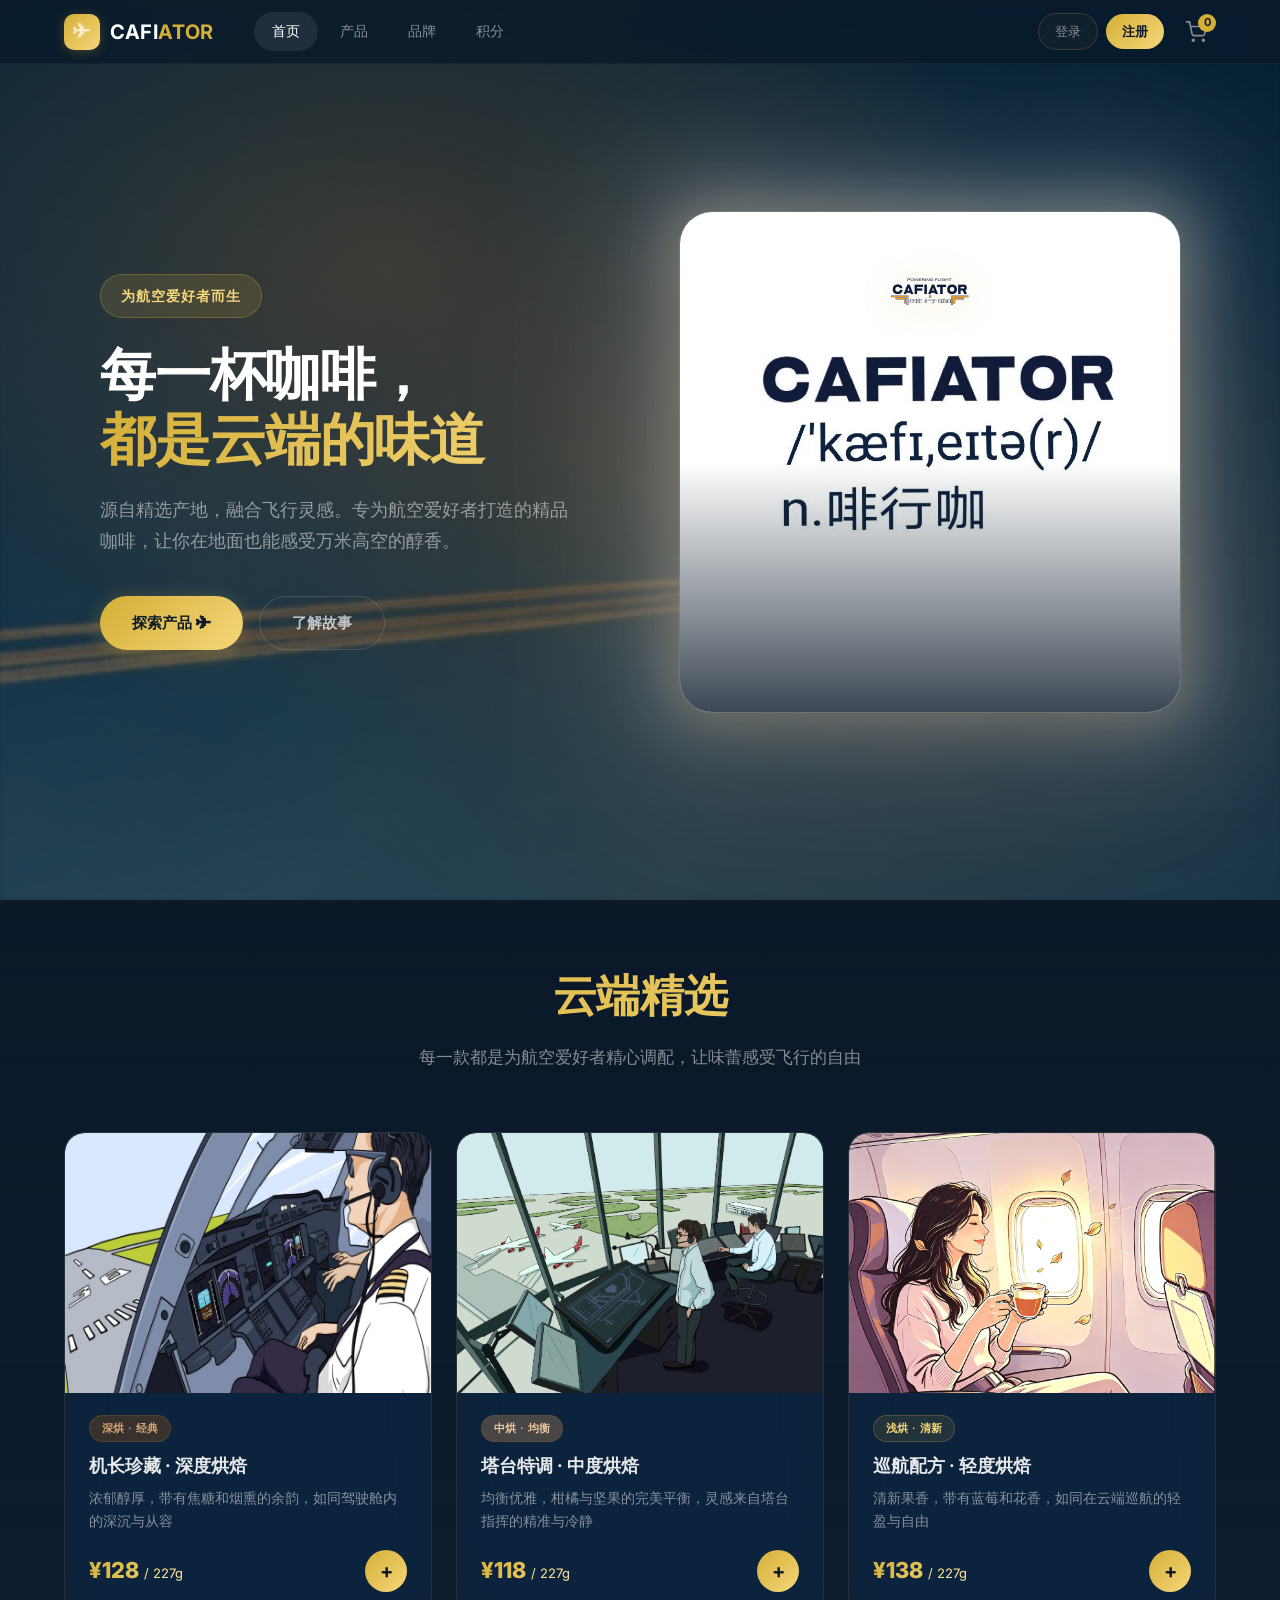
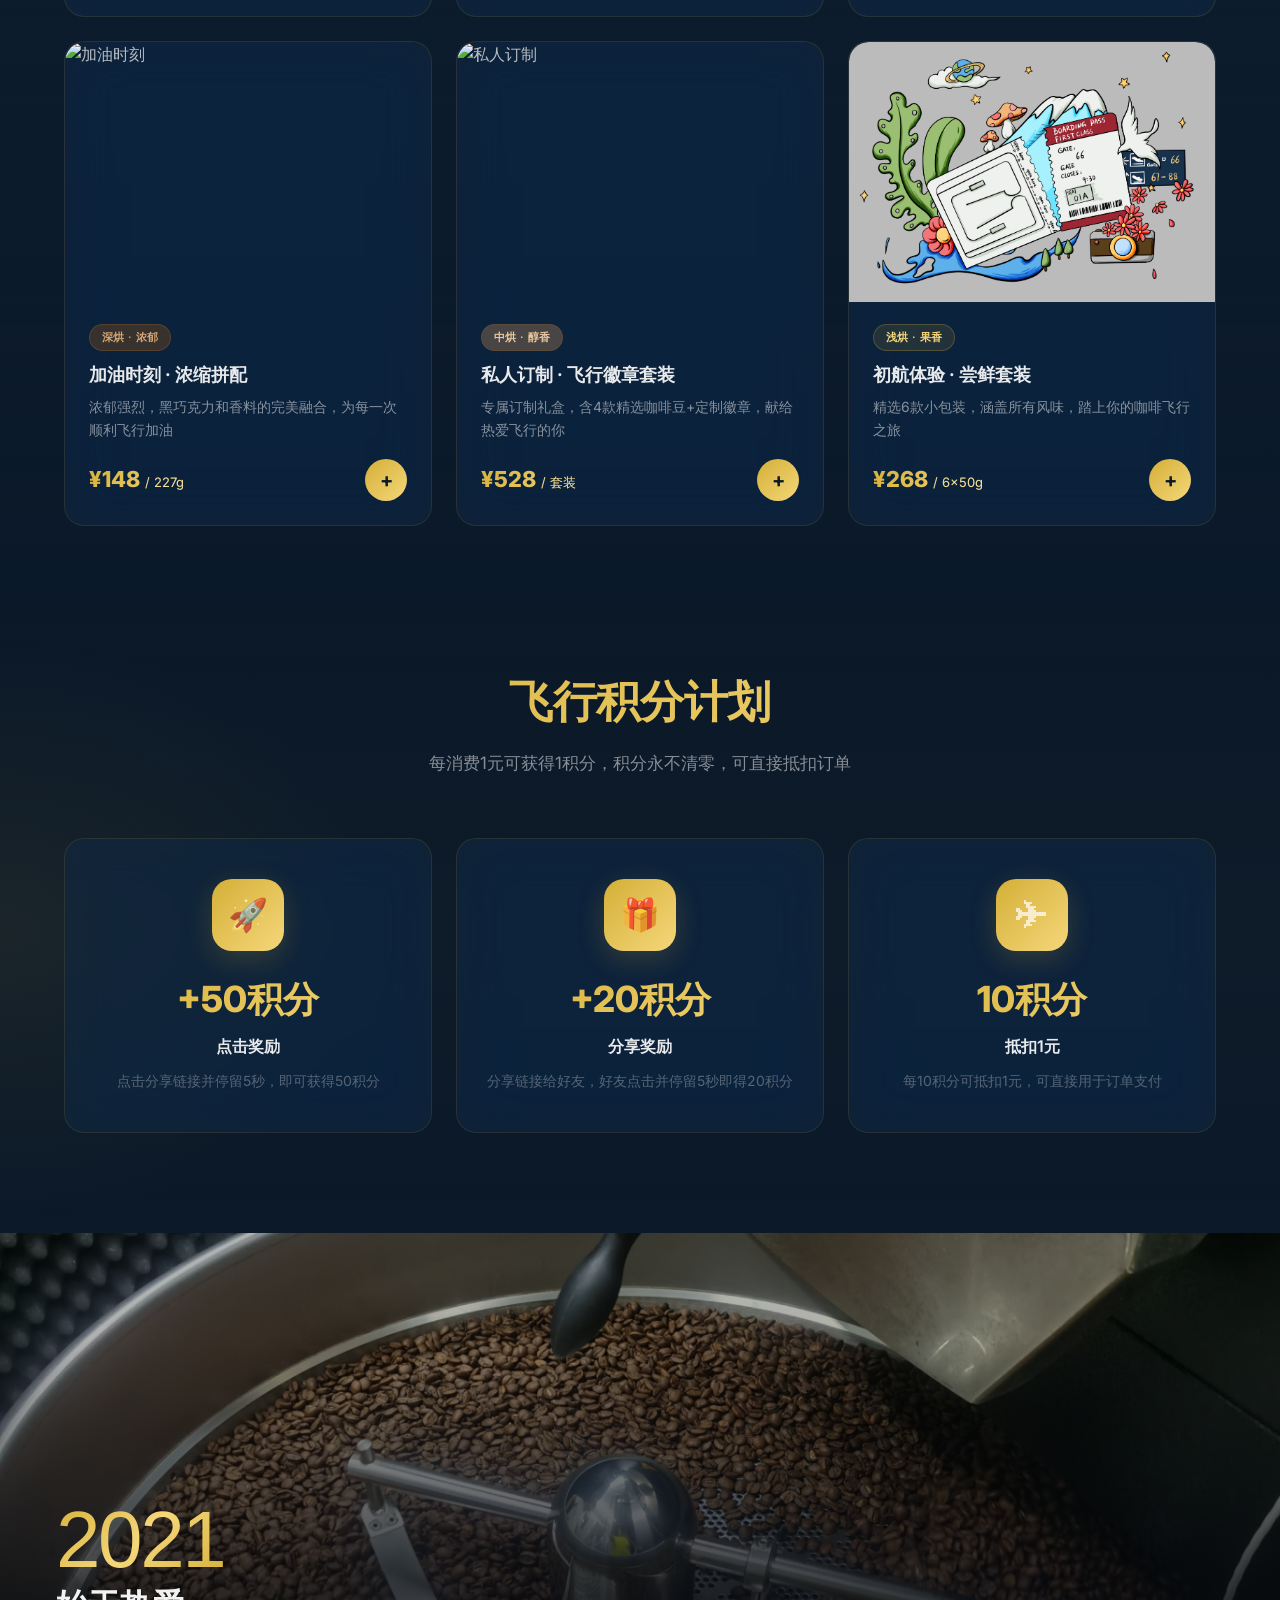
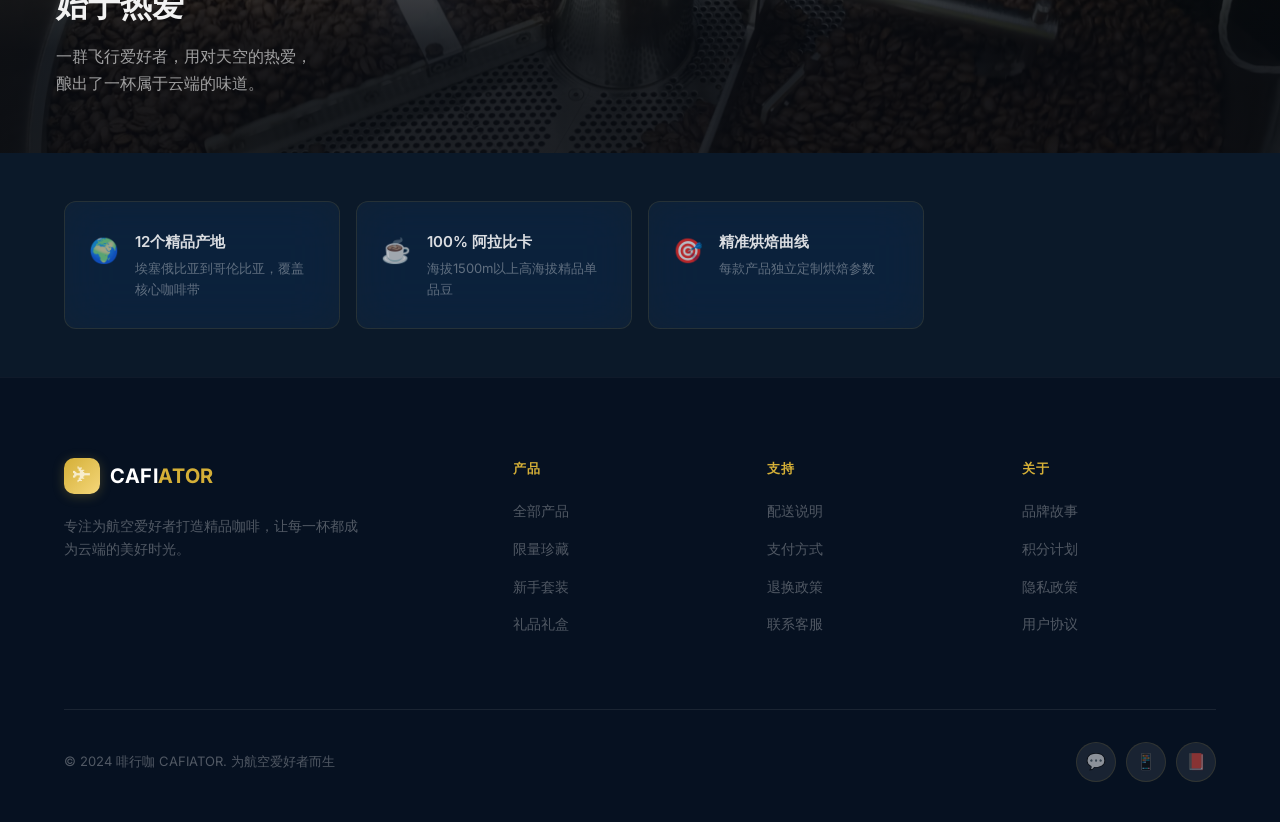
==== commit e6c7edcd: "remove: 删除航空灵感命名方块" ====
--- a/index.html
+++ b/index.html
@@ -234,10 +234,6 @@
           <div class="icon">🎯</div>
           <div class="feature-text"><strong>精准烘焙曲线</strong><p>每款产品独立定制烘焙参数</p></div>
         </div>
-        <div class="story-feature">
-          <div class="icon">✈</div>
-          <div class="feature-text"><strong>航空灵感命名</strong><p>让品鉴成为一场云端旅行</p></div>
-        </div>
       </div>
     </div>
   </section>
--- a/style.css
+++ b/style.css
@@ -1165,6 +1165,7 @@
   .navbar { padding: 0 16px; }
 
   .hero {
+    min-height: 100vh;
     padding: calc(var(--nav-h) + 16px) 16px 40px;
   }
   .hero .container { gap: 24px; }
@@ -1203,7 +1204,12 @@
     max-width: 280px;
     border-radius: 20px;
   }
-  .hero-image { border-radius: 20px; }
+  .hero-image {
+    border-radius: 20px;
+    height: auto;
+    max-height: 330px;
+    object-fit: contain;
+  }
   .hero-logo-center {
     width: 64px;
     padding: 5px;
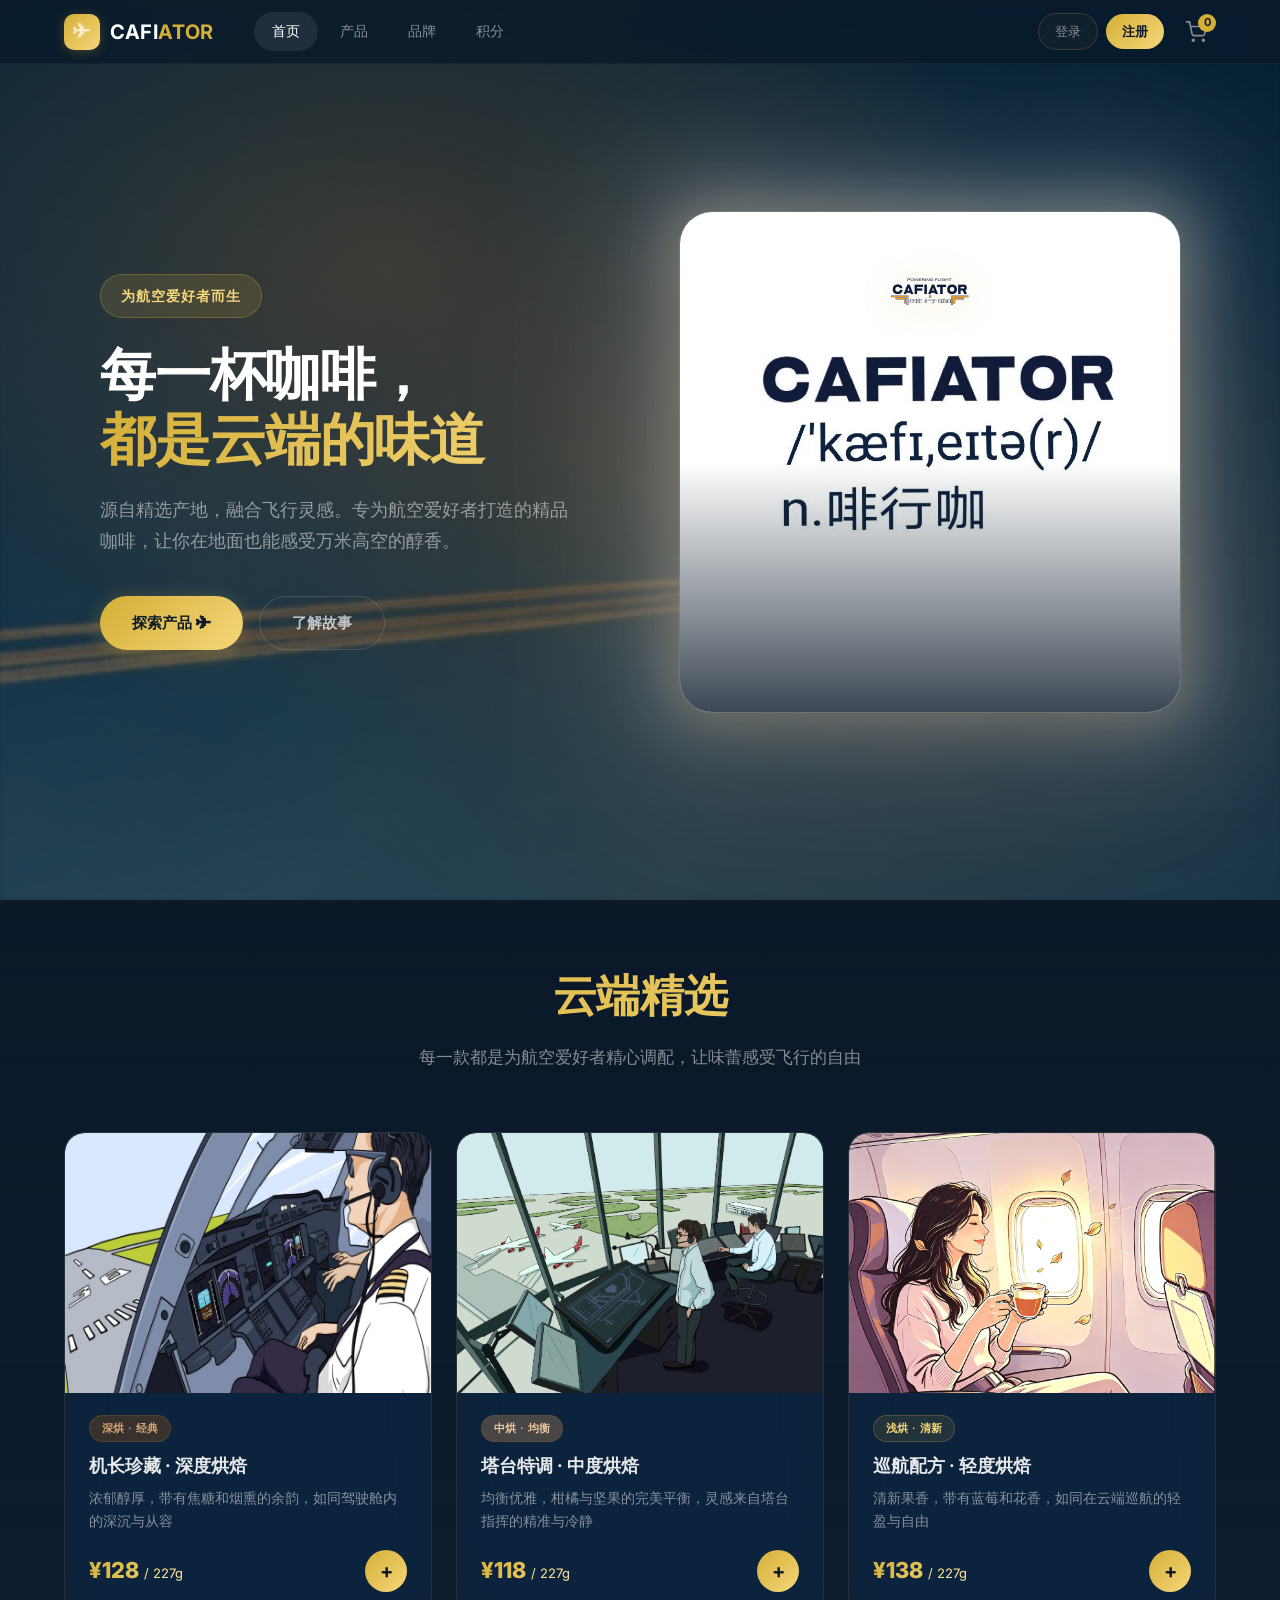
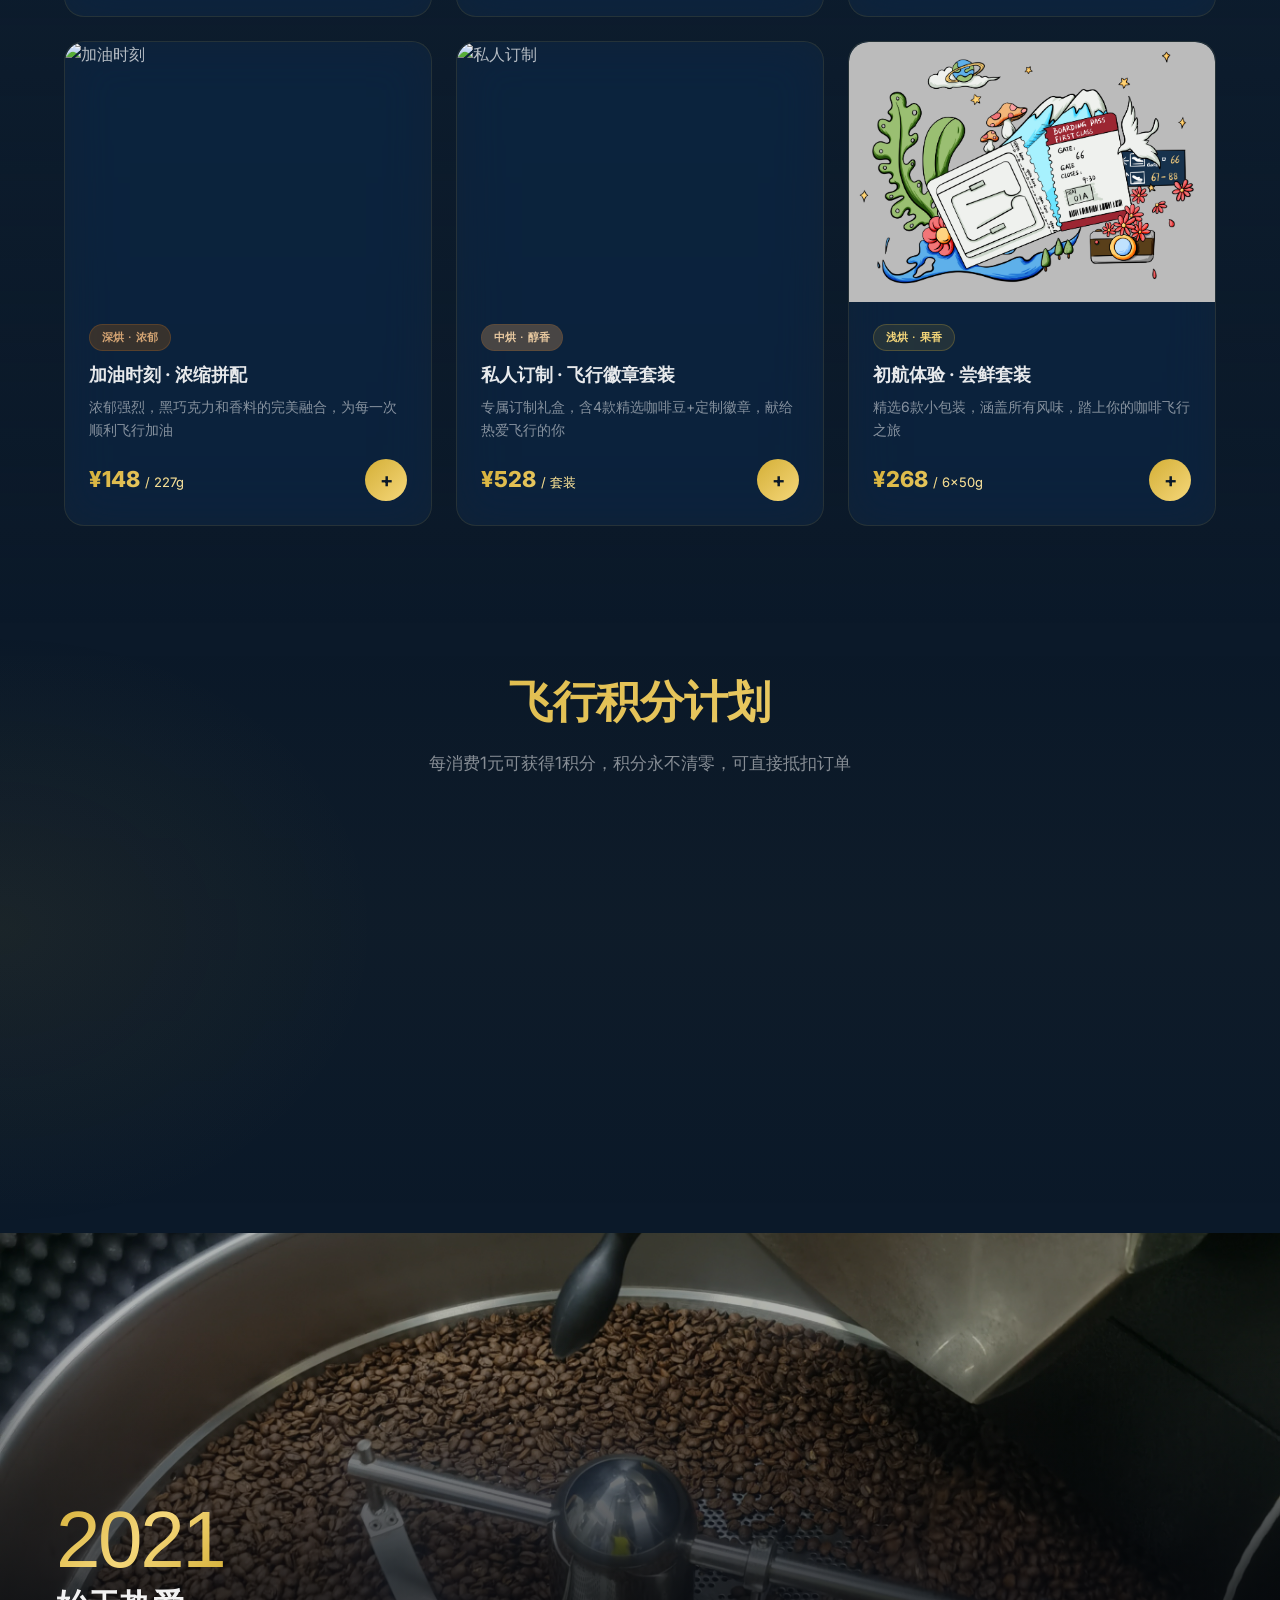
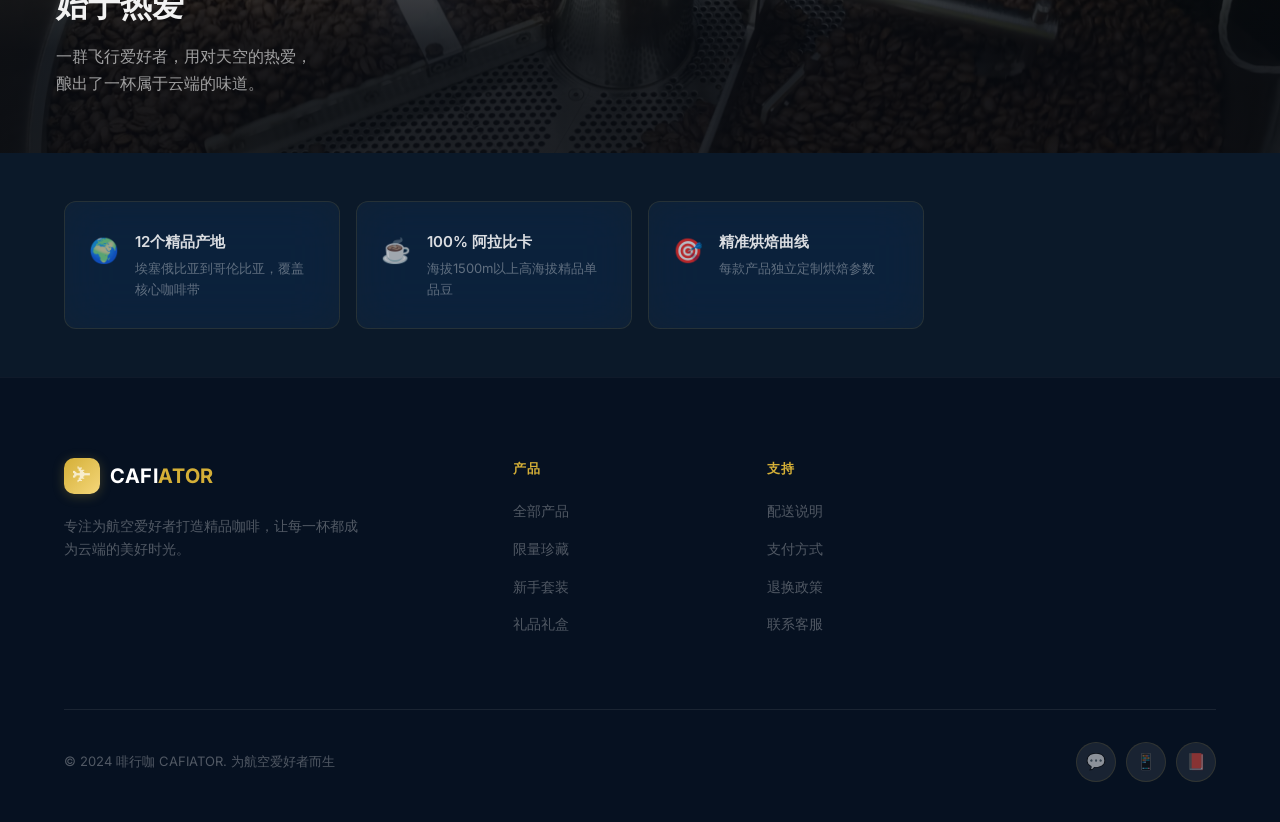
==== commit 3b27ee05: "remove: 删除页脚关于栏" ====
--- a/index.html
+++ b/index.html
@@ -267,15 +267,6 @@
             <li><a href="#">联系客服</a></li>
           </ul>
         </div>
-        <div class="footer-col">
-          <h4>关于</h4>
-          <ul>
-            <li><a href="#story">品牌故事</a></li>
-            <li><a href="#points">积分计划</a></li>
-            <li><a href="#">隐私政策</a></li>
-            <li><a href="#">用户协议</a></li>
-          </ul>
-        </div>
       </div>
       <div class="footer-bottom">
         <p>© 2024 啡行咖 CAFIATOR. 为航空爱好者而生</p>
--- a/style.css
+++ b/style.css
@@ -1207,7 +1207,7 @@
   .hero-image {
     border-radius: 20px;
     height: auto;
-    max-height: 330px;
+    max-height: 350px;
     object-fit: contain;
   }
   .hero-logo-center {
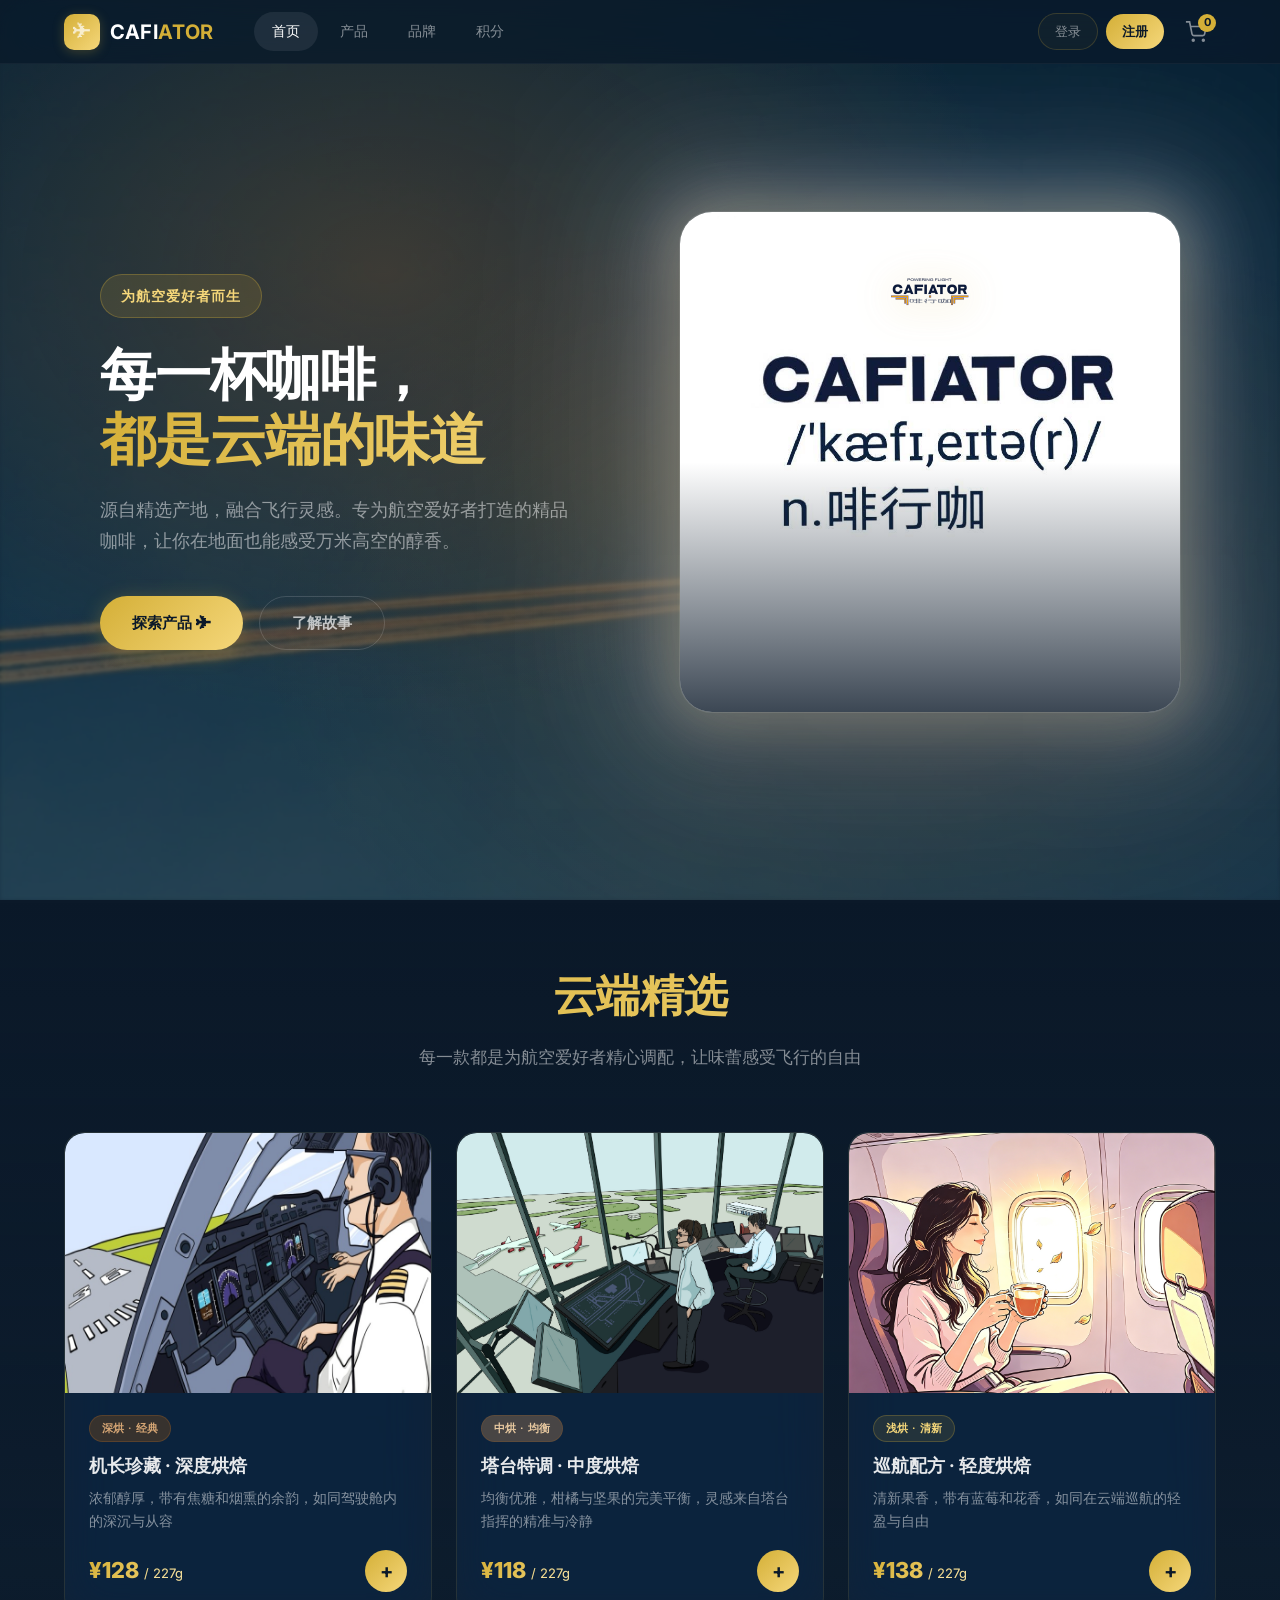
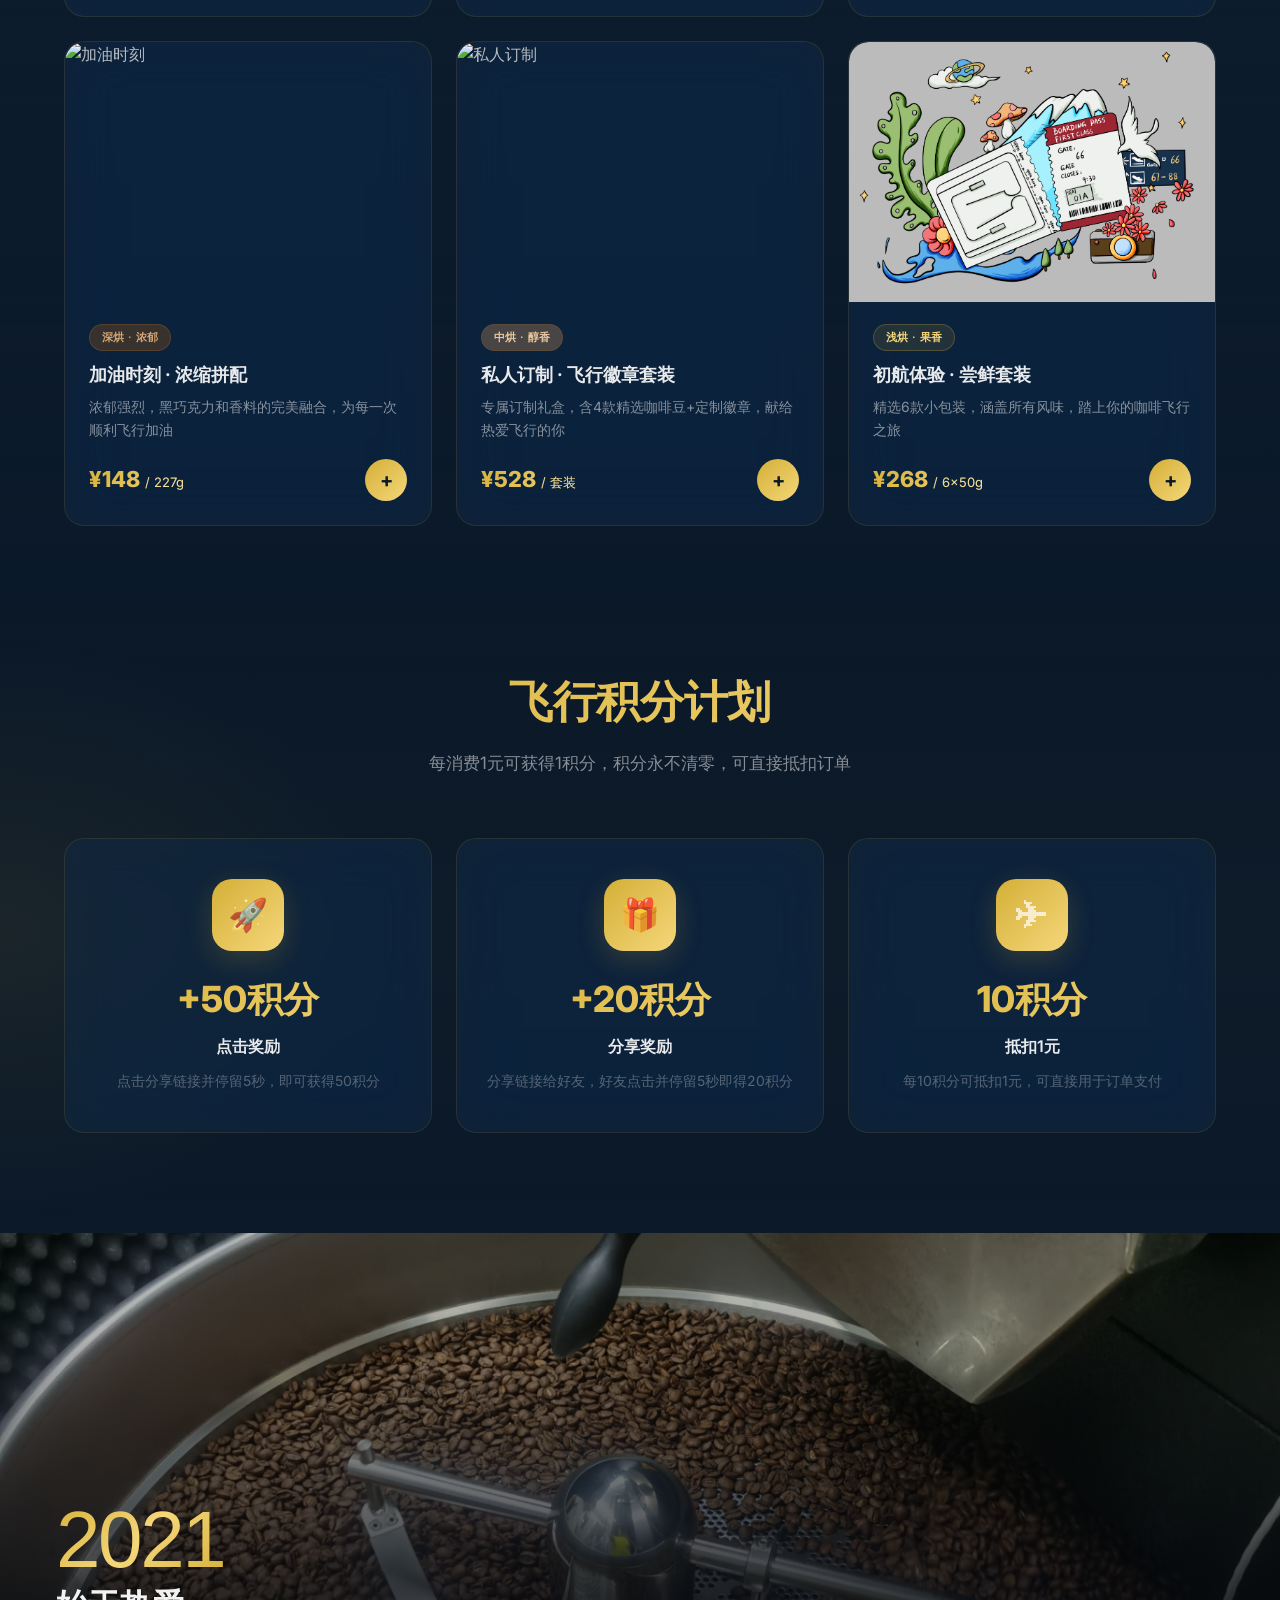
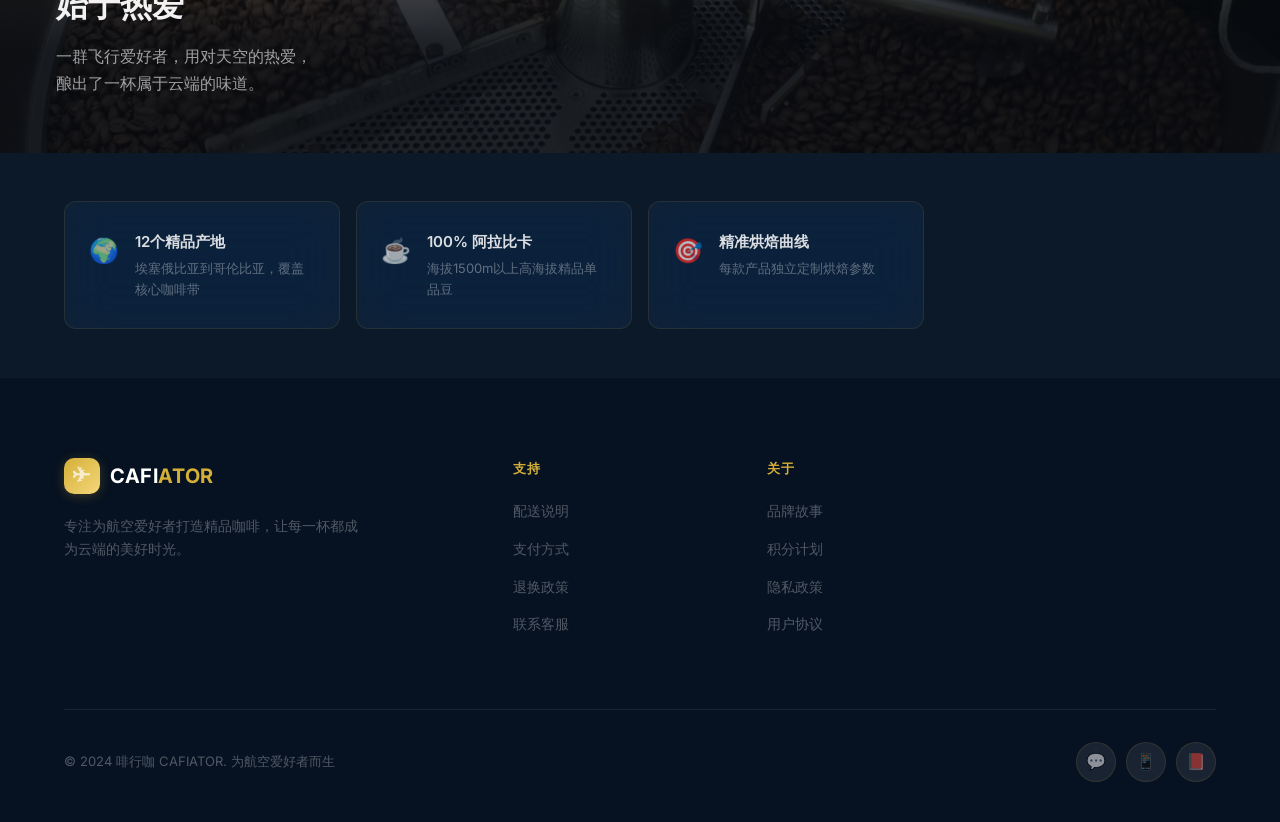
==== commit 7b06ff70: "fix: 删产品栏保留支持和关于" ====
--- a/index.html
+++ b/index.html
@@ -250,15 +250,6 @@
           <p>专注为航空爱好者打造精品咖啡，让每一杯都成为云端的美好时光。</p>
         </div>
         <div class="footer-col">
-          <h4>产品</h4>
-          <ul>
-            <li><a href="#products">全部产品</a></li>
-            <li><a href="#products">限量珍藏</a></li>
-            <li><a href="#products">新手套装</a></li>
-            <li><a href="#products">礼品礼盒</a></li>
-          </ul>
-        </div>
-        <div class="footer-col">
           <h4>支持</h4>
           <ul>
             <li><a href="#">配送说明</a></li>
@@ -267,6 +258,15 @@
             <li><a href="#">联系客服</a></li>
           </ul>
         </div>
+        <div class="footer-col">
+          <h4>关于</h4>
+          <ul>
+            <li><a href="#story">品牌故事</a></li>
+            <li><a href="#points">积分计划</a></li>
+            <li><a href="#">隐私政策</a></li>
+            <li><a href="#">用户协议</a></li>
+          </ul>
+        </div>
       </div>
       <div class="footer-bottom">
         <p>© 2024 啡行咖 CAFIATOR. 为航空爱好者而生</p>
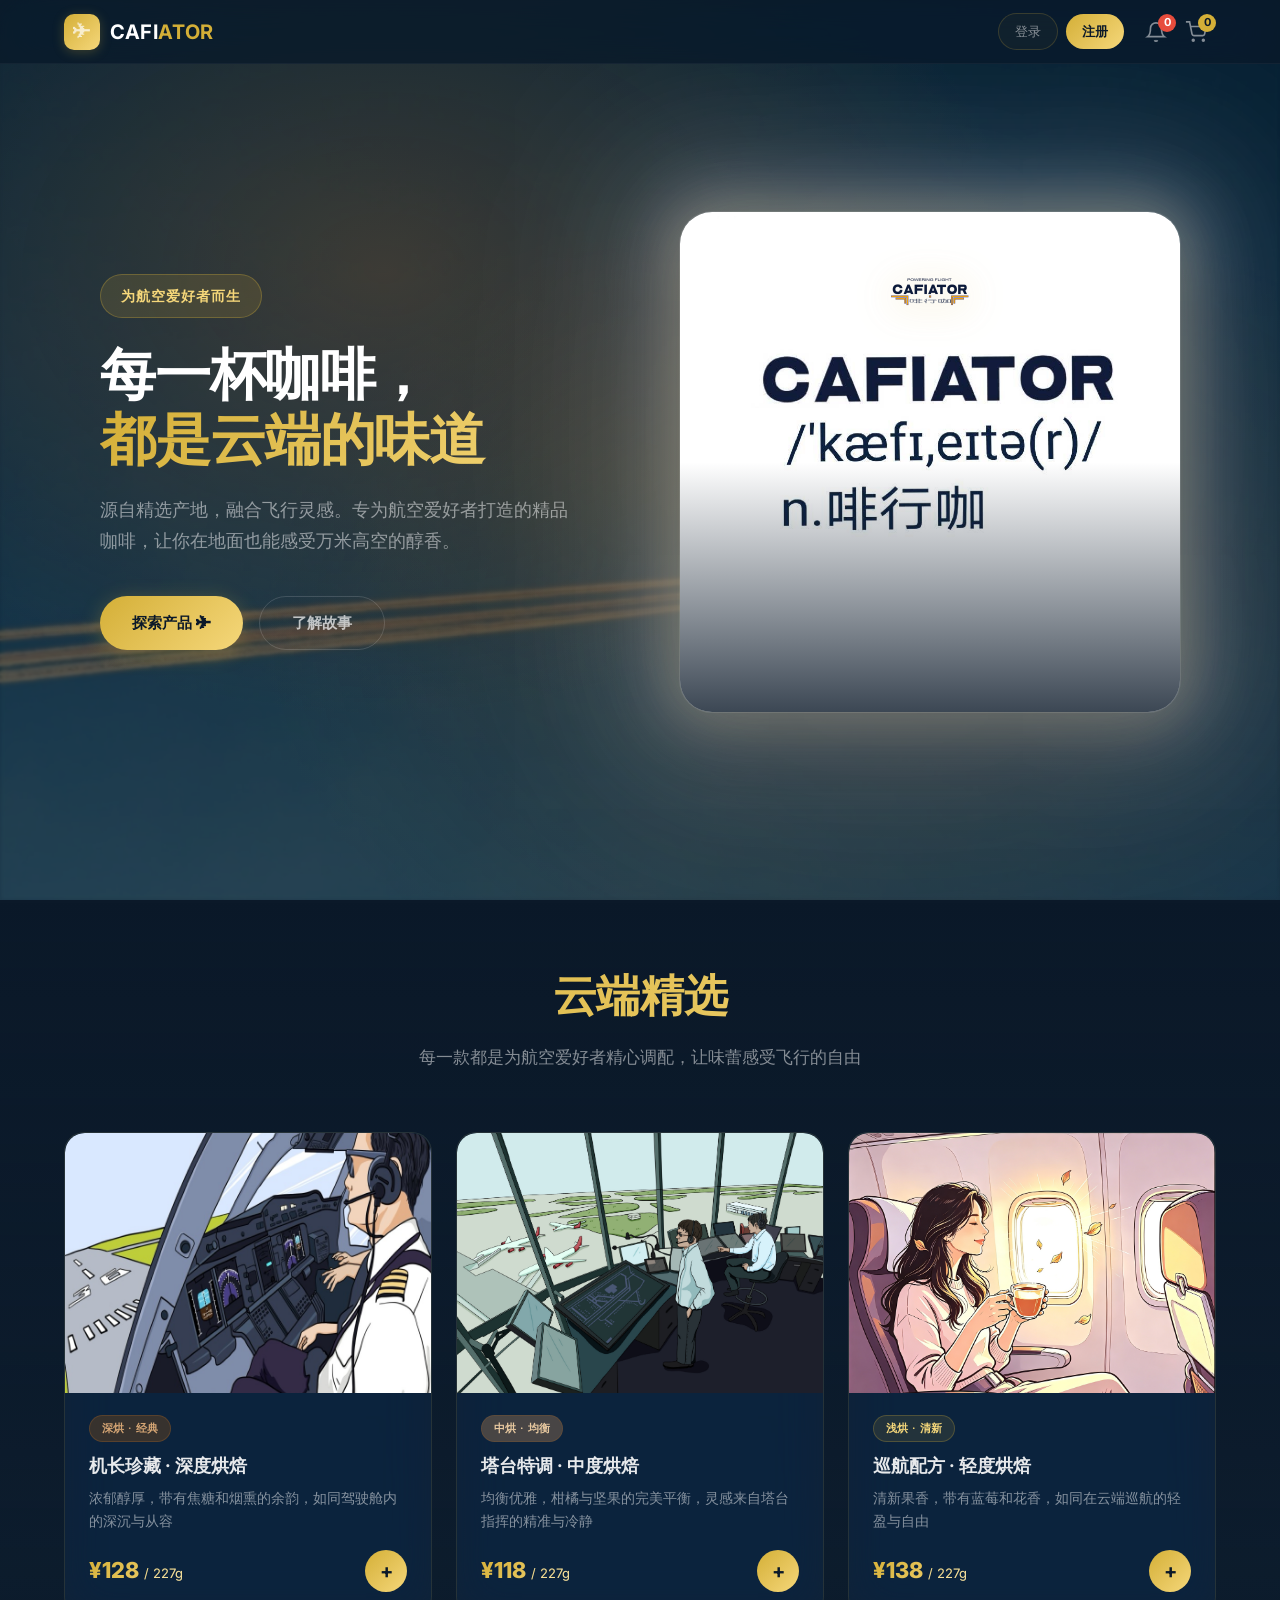
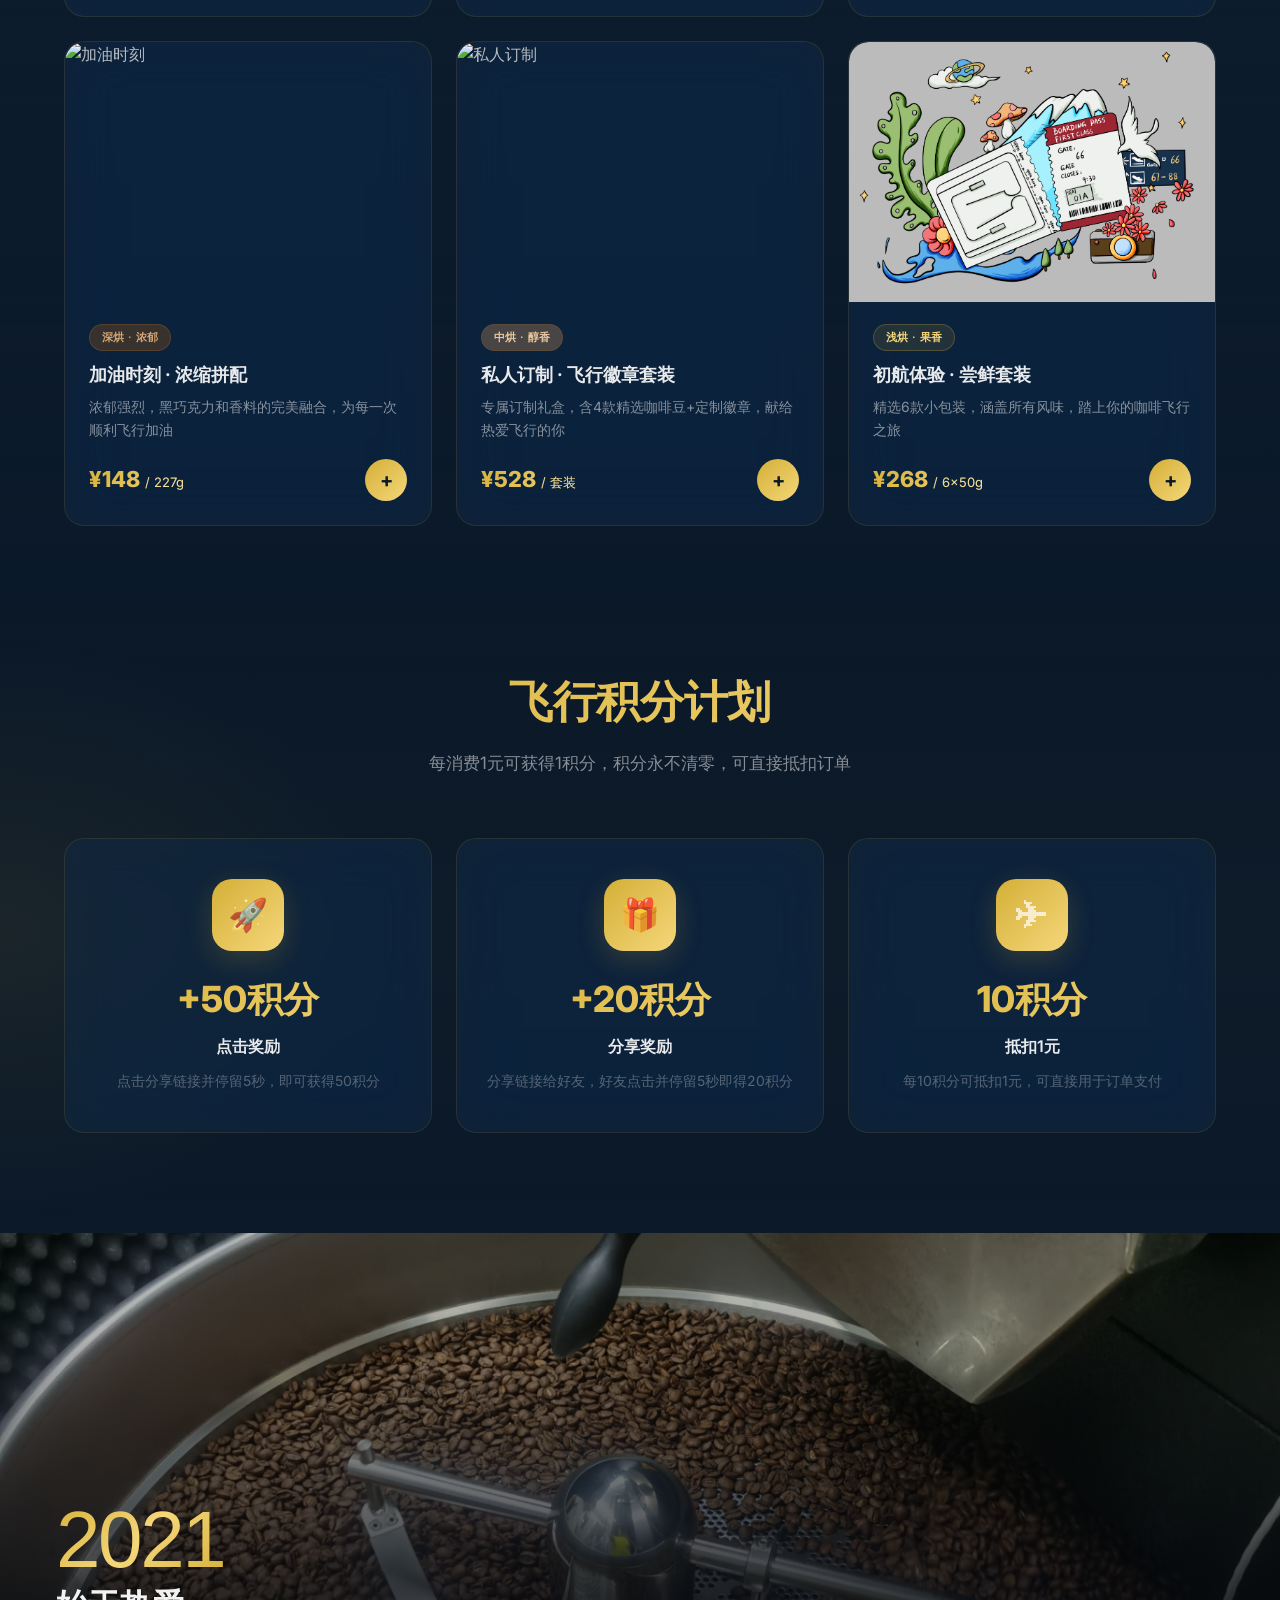
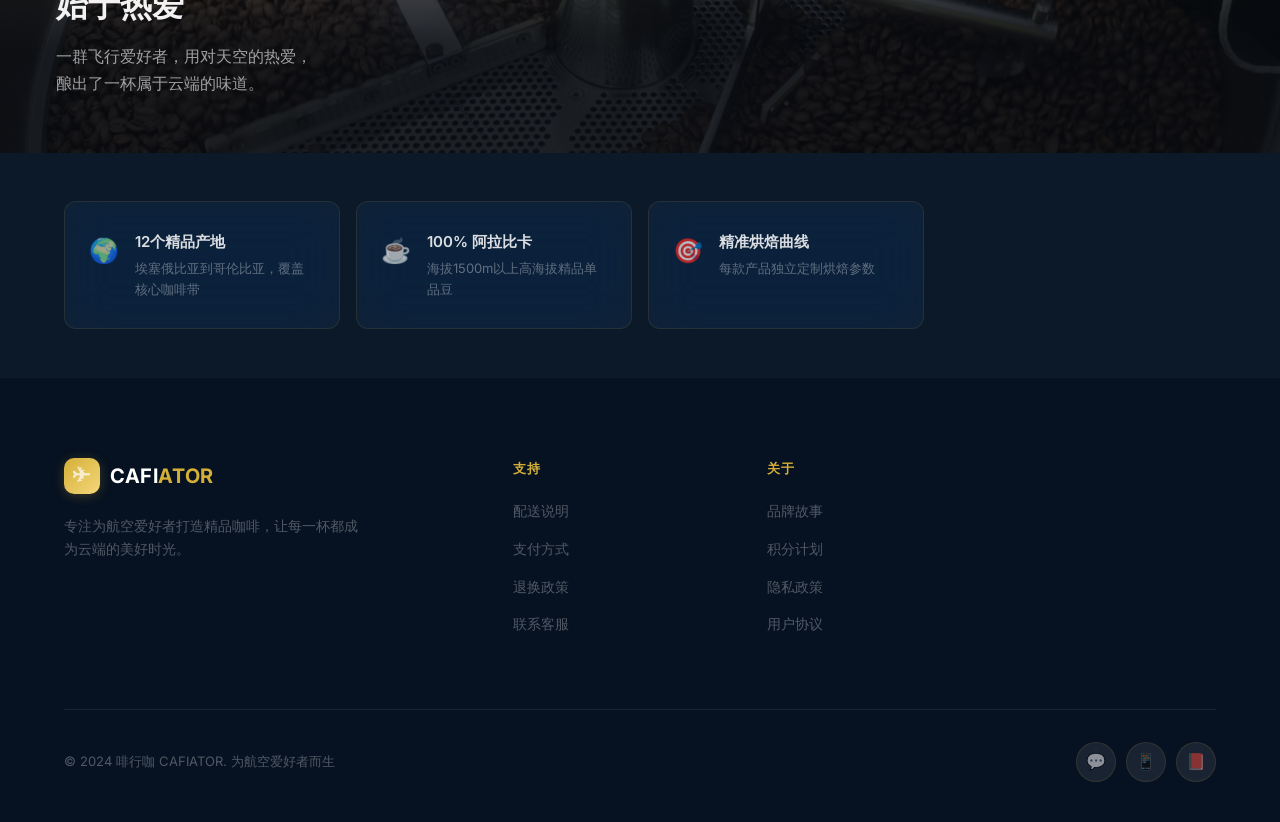
==== commit 906b61ad: "feat: 手机端登录注册+铃铛站内信，去掉汉堡菜单" ====
--- a/index.html
+++ b/index.html
@@ -18,22 +18,18 @@
         <div class="logo-icon">✈</div>
         <span class="logo-text">CAFI<span>ATOR</span></span>
       </a>
-      <ul class="nav-links" id="navLinks">
-        <a href="#home" class="active">首页</a>
-        <a href="#products">产品</a>
-        <a href="#story">品牌</a>
-        <a href="#points">积分</a>
-      </ul>
-      <!-- 移动端菜单按钮 -->
-      <button class="mobile-toggle" id="mobileToggle" aria-label="菜单">
-        <span></span>
-        <span></span>
-        <span></span>
-      </button>
       <!-- 用户登录/注册 -->
       <div class="user-nav">
         <a href="#" class="user-btn" id="loginBtn">登录</a>
         <a href="#" class="user-btn register-btn" id="registerBtn">注册</a>
+      </div>
+      <!-- 站内消息铃铛 -->
+      <div class="message-icon" id="messageIcon">
+        <svg width="22" height="22" viewBox="0 0 24 24" fill="none" stroke="currentColor" stroke-width="1.8">
+          <path d="M18 8A6 6 0 0 0 6 8c0 7-3 9-3 9h18s-3-2-3-9"></path>
+          <path d="M13.73 21a2 2 0 0 1-3.46 0"></path>
+        </svg>
+        <span class="message-count" id="messageCount">0</span>
       </div>
       <!-- 购物车图标 -->
       <div class="cart-icon" id="cartIcon">
@@ -298,6 +294,18 @@
   </div>
   <div class="cart-overlay" id="cartOverlay"></div>
 
+  <!-- 站内消息侧边栏 -->
+  <div class="message-sidebar" id="messageSidebar">
+    <div class="message-header">
+      <h3>站内消息</h3>
+      <button class="message-close" id="messageClose">×</button>
+    </div>
+    <div class="message-list" id="messageList">
+      <div style="text-align:center;padding:40px;color:#888;">暂无消息</div>
+    </div>
+  </div>
+  <div class="message-overlay" id="messageOverlay"></div>
+
   <script src="main.js"></script>
 </body>
 </html>
--- a/style.css
+++ b/style.css
@@ -214,6 +214,37 @@
   padding: 0 5px;
 }
 
+/* 站内消息铃铛 */
+.message-icon {
+  position: relative;
+  width: 40px; height: 40px;
+  display: flex;
+  align-items: center;
+  justify-content: center;
+  color: var(--w50);
+  border-radius: 12px;
+  transition: all 0.3s;
+  cursor: pointer;
+}
+.message-icon:hover {
+  background: var(--w08);
+  color: var(--gold);
+}
+.message-count {
+  position: absolute;
+  top: 2px; right: 0;
+  min-width: 18px; height: 18px;
+  background: #e74c3c;
+  color: #fff;
+  font-size: 11px;
+  font-weight: 700;
+  border-radius: 999px;
+  display: flex;
+  align-items: center;
+  justify-content: center;
+  padding: 0 5px;
+}
+
 /* 汉堡菜单 */
 .mobile-toggle {
   display: none;
@@ -1090,6 +1121,85 @@
   visibility: visible;
 }
 
+/* 站内消息侧边栏 */
+.message-sidebar {
+  position: fixed;
+  top: 0; right: -400px;
+  width: 380px;
+  max-width: 90vw;
+  height: 100vh;
+  background: rgba(11,25,41,0.97);
+  backdrop-filter: var(--glass-blur);
+  -webkit-backdrop-filter: var(--glass-blur);
+  border-left: 1px solid var(--w08);
+  z-index: 2000;
+  transition: right 0.4s var(--ease);
+  display: flex;
+  flex-direction: column;
+}
+.message-sidebar.open { right: 0; }
+.message-header {
+  display: flex;
+  align-items: center;
+  justify-content: space-between;
+  padding: 24px;
+  border-bottom: 1px solid var(--w08);
+}
+.message-header h3 {
+  font-size: 18px;
+  font-weight: 700;
+  color: var(--w90);
+}
+.message-close {
+  width: 36px; height: 36px;
+  background: var(--w08);
+  border: none;
+  border-radius: 50%;
+  color: var(--w70);
+  font-size: 24px;
+  display: flex;
+  align-items: center;
+  justify-content: center;
+  transition: all 0.3s;
+  cursor: pointer;
+}
+.message-close:hover { background: var(--gold); color: var(--deep); }
+.message-overlay {
+  position: fixed;
+  inset: 0;
+  background: rgba(0,0,0,0.5);
+  z-index: 1999;
+  opacity: 0;
+  visibility: hidden;
+  transition: all 0.3s;
+}
+.message-overlay.show { opacity: 1; visibility: visible; }
+.message-list {
+  flex: 1;
+  overflow-y: auto;
+  padding: 16px;
+}
+.message-item {
+  padding: 16px;
+  background: var(--w08);
+  border-radius: 12px;
+  margin-bottom: 12px;
+  cursor: pointer;
+  transition: all 0.3s;
+}
+.message-item:hover { background: var(--w10); }
+.message-item.unread { border-left: 3px solid var(--gold); }
+.message-title { font-size: 14px; font-weight: 600; color: var(--w90); margin-bottom: 8px; }
+.message-content { font-size: 13px; color: var(--w50); line-height: 1.5; margin-bottom: 8px; }
+.message-time { font-size: 12px; color: var(--w30); }
+.unread-dot {
+  display: inline-block;
+  width: 8px; height: 8px;
+  background: var(--gold);
+  border-radius: 50%;
+  margin-right: 6px;
+}
+
 /* ============================================
    滚动进场动画
    ============================================ */
@@ -1243,4 +1353,5 @@
   .plane-trail-bg { opacity: 0.3; }
   #coffeeCanvas { opacity: 0.3; }
   .cart-sidebar { width: 100%; max-width: 100%; }
-}
+  .message-sidebar { width: 100%; max-width: 100%; }
+}
